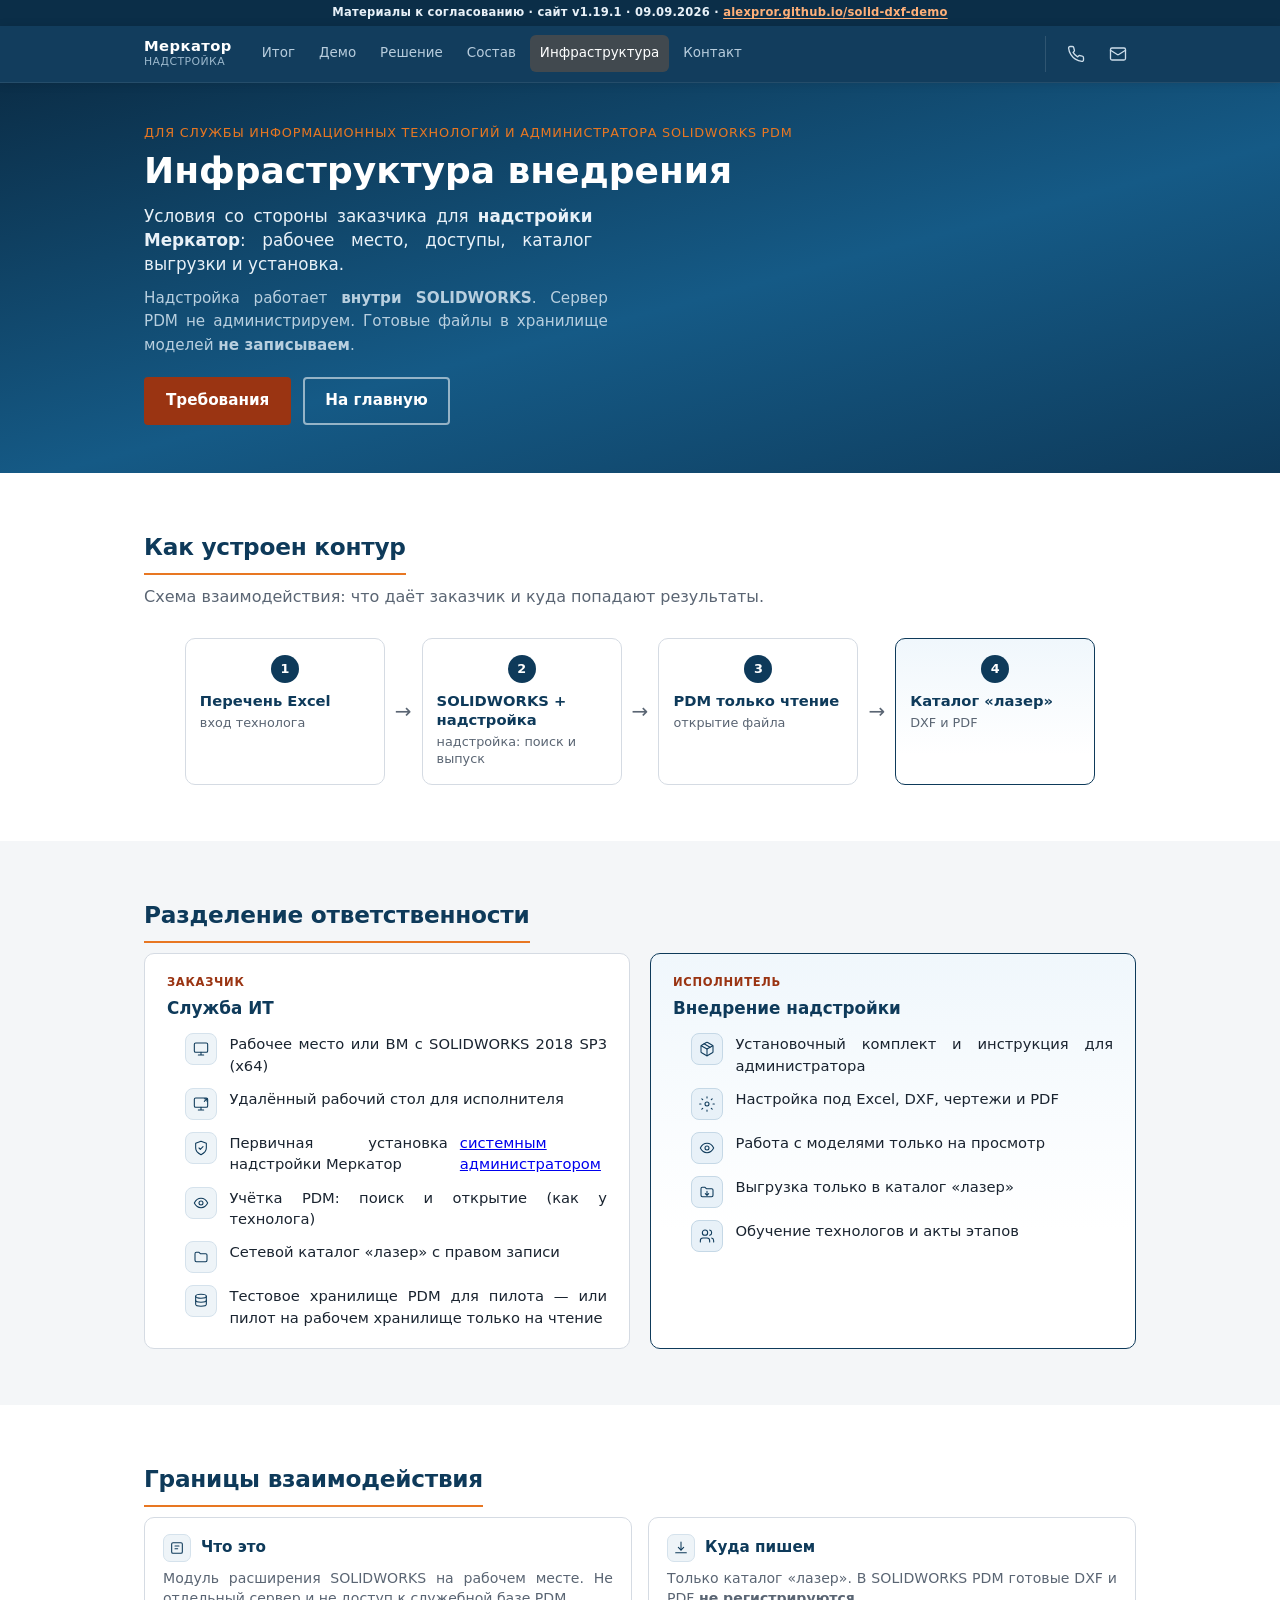
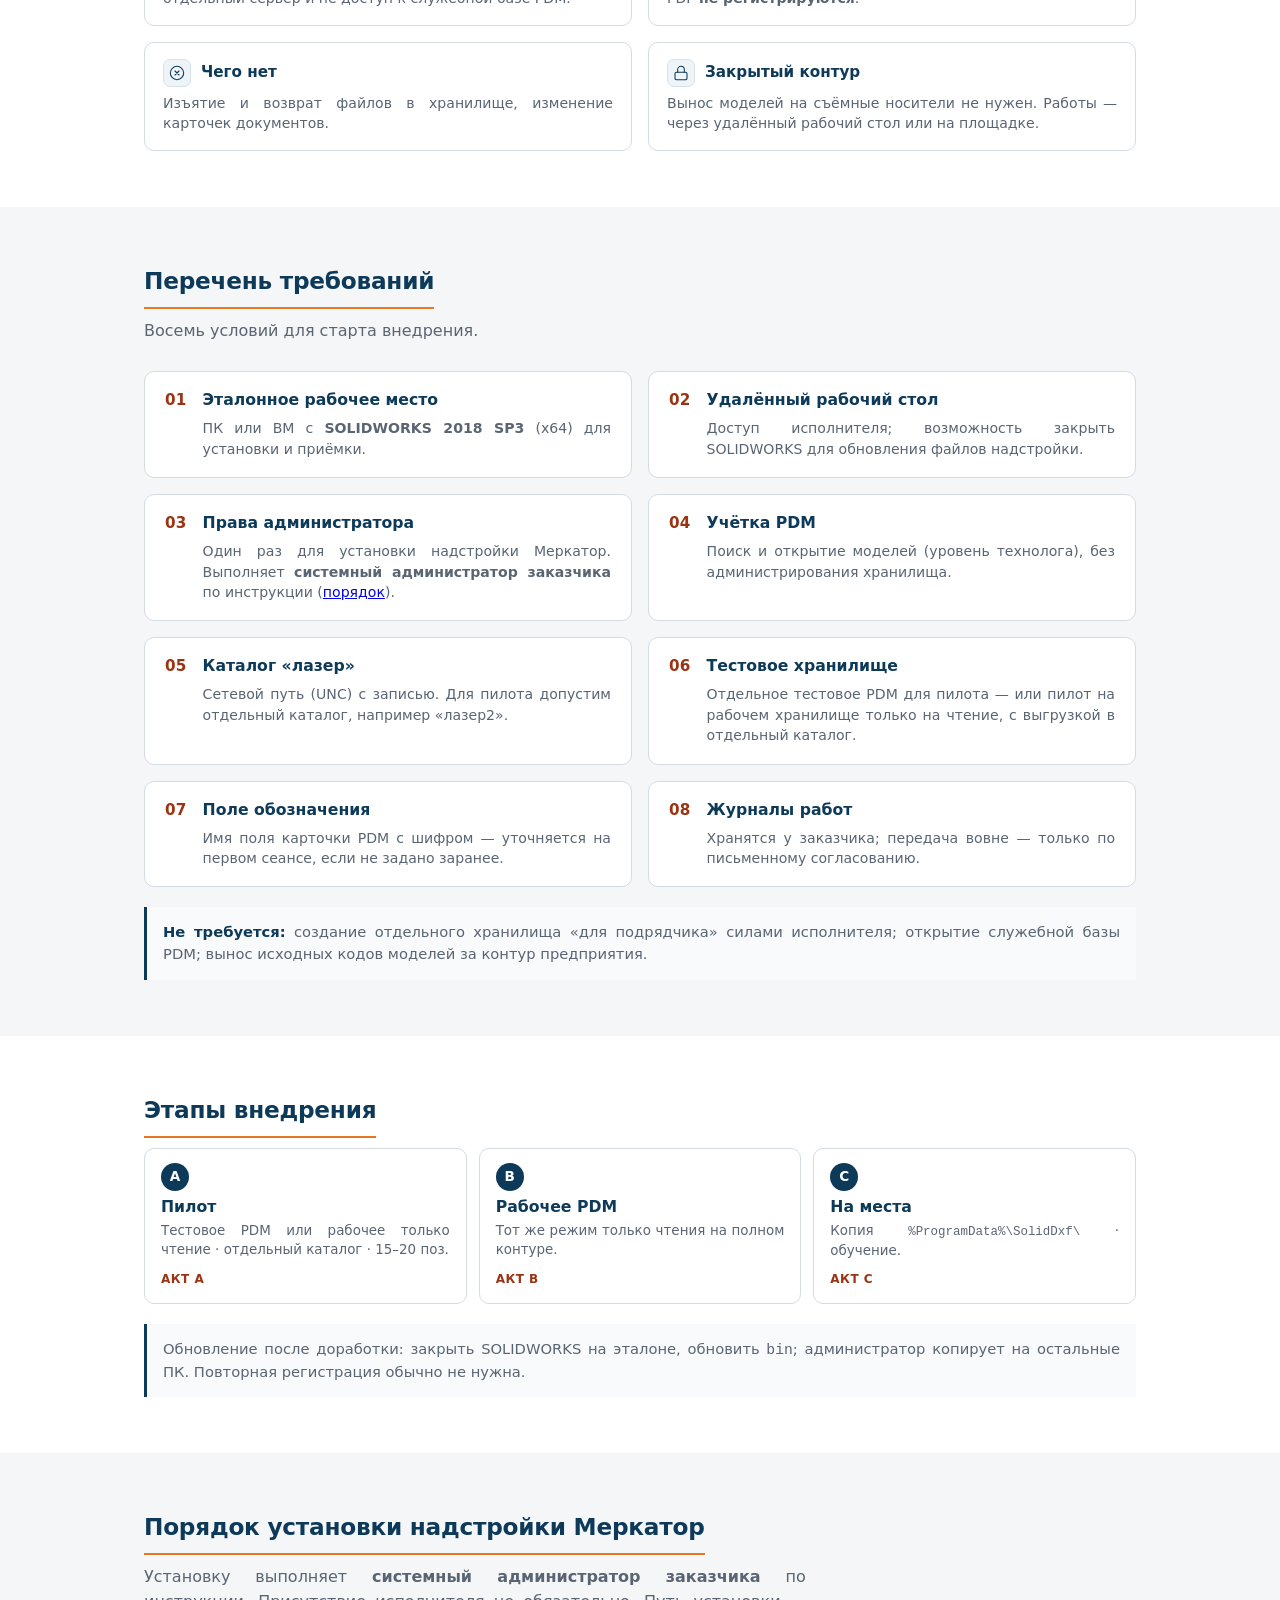
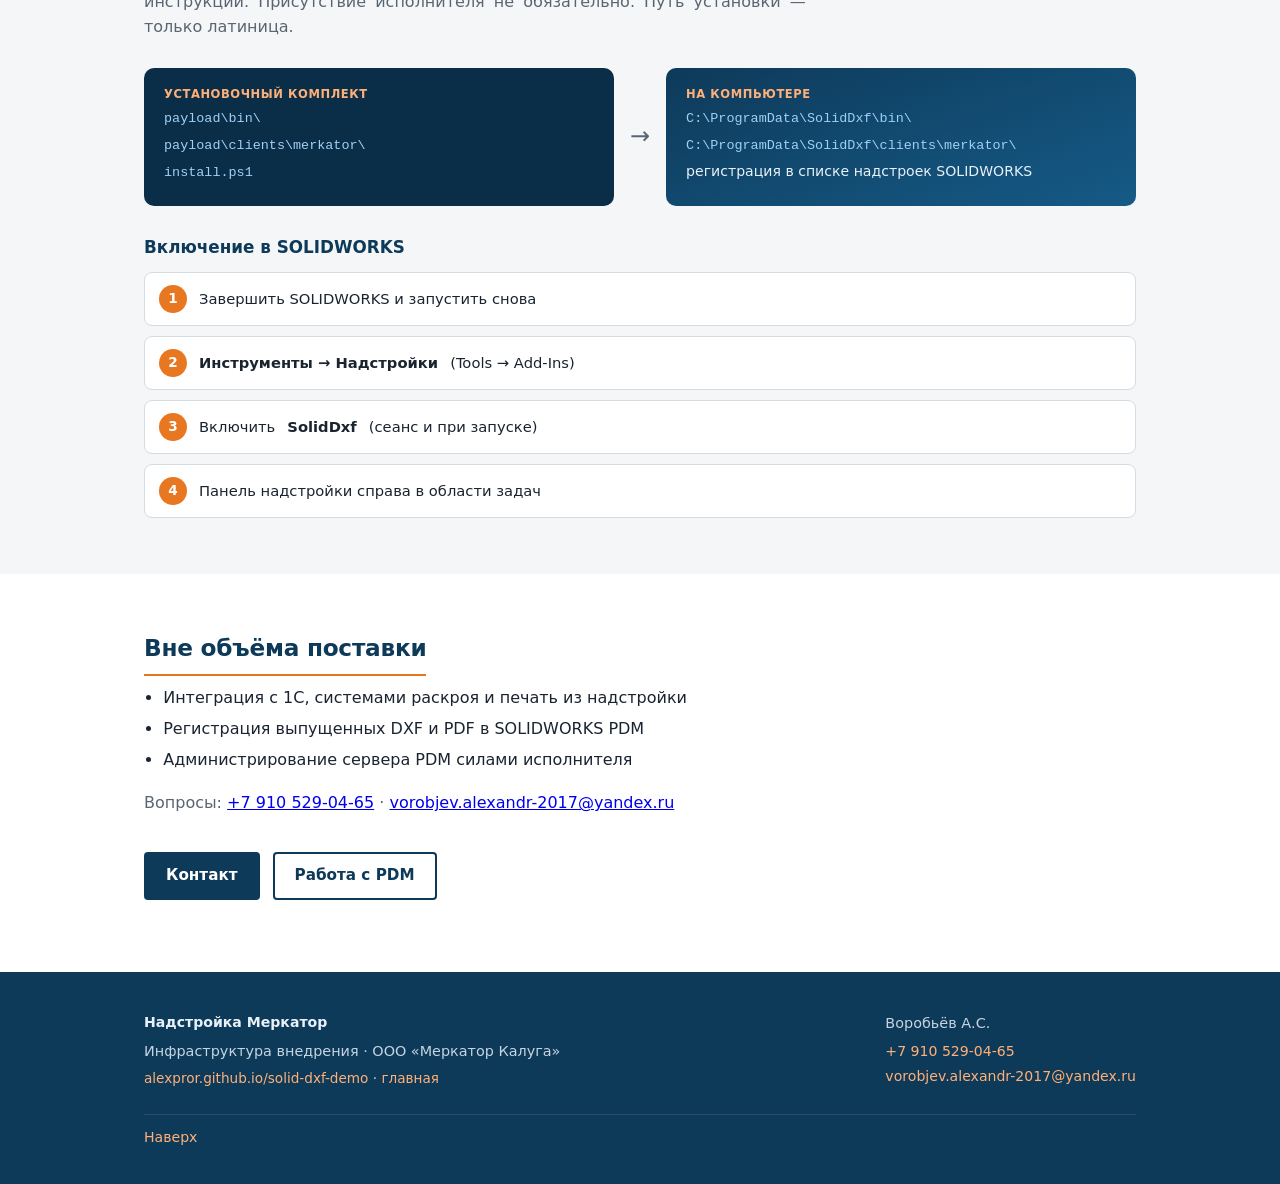
==== it.html @ 0bd4820a "Update Merkator Docs v1 presentation site" ====
<!DOCTYPE html>
<html lang="ru">
<head>
  <meta charset="utf-8" />
  <meta name="viewport" content="width=device-width, initial-scale=1" />
  <meta name="robots" content="noindex, nofollow" />
  <meta name="description" content="Инфраструктура внедрения надстройки Меркатор: требования к ИТ, PDM только чтение, каталог «лазер», этапы A–C и порядок установки." />
  <title>Инфраструктура внедрения · Надстройка Меркатор</title>
  <link rel="stylesheet" href="style.css" />
  <link rel="canonical" href="https://alexpror.github.io/solid-dxf-demo/it.html" />
</head>
<body class="page-it">

  <div id="top" class="page-top" tabindex="-1" aria-hidden="true"></div>

  <header class="site-header">
    <div class="draft-banner">
      Материалы к согласованию · сайт v1.19.1 · 09.09.2026 ·
      <a class="draft-banner-link" href="https://alexpror.github.io/solid-dxf-demo/" rel="noopener noreferrer">alexpror.github.io/solid-dxf-demo</a>
    </div>

    <div class="site-nav">
      <div class="wrap site-nav-inner">
        <a class="site-brand" href="index.html#top">
          <span class="site-brand-mark">Меркатор</span>
          <span class="site-brand-sub">Надстройка</span>
        </a>

        <nav class="site-nav-links" aria-label="Разделы">
          <a href="index.html#outcome">Итог</a>
          <a href="index.html#demo">Демо</a>
          <a href="index.html#decision">Решение</a>
          <a href="index.html#package">Состав</a>
          <a href="it.html" aria-current="page">Инфраструктура</a>
          <a href="index.html#contact">Контакт</a>
        </nav>

        <div class="site-nav-contact">
          <a class="nav-contact-link" href="tel:+79105290465" title="Позвонить: +7 910 529-04-65" aria-label="Позвонить: +7 910 529-04-65">
            <svg class="nav-icon" width="18" height="18" viewBox="0 0 24 24" fill="none" stroke="currentColor" stroke-width="1.75" stroke-linecap="round" stroke-linejoin="round" aria-hidden="true"><path d="M22 16.92v3a2 2 0 0 1-2.18 2 19.79 19.79 0 0 1-8.63-3.07 19.5 19.5 0 0 1-6-6 19.79 19.79 0 0 1-3.07-8.67A2 2 0 0 1 4.11 2h3a2 2 0 0 1 2 1.72c.127.96.361 1.903.7 2.81a2 2 0 0 1-.45 2.11L8.09 9.91a16 16 0 0 0 6 6l1.27-1.27a2 2 0 0 1 2.11-.45c.907.339 1.85.573 2.81.7A2 2 0 0 1 22 16.92z"/></svg>
            <span class="nav-contact-label">+7 910 529-04-65</span>
          </a>
          <a class="nav-contact-link" href="mailto:vorobjev.alexandr-2017@yandex.ru" title="Написать на почту" aria-label="Написать на почту">
            <svg class="nav-icon" width="18" height="18" viewBox="0 0 24 24" fill="none" stroke="currentColor" stroke-width="1.75" stroke-linecap="round" stroke-linejoin="round" aria-hidden="true"><rect x="2" y="4" width="20" height="16" rx="2"/><path d="m22 7-8.97 5.7a1.94 1.94 0 0 1-2.06 0L2 7"/></svg>
            <span class="nav-contact-label">vorobjev.alexandr-2017@yandex.ru</span>
          </a>
        </div>
      </div>
    </div>
  </header>

  <section class="hero hero-it" aria-label="Инфраструктура внедрения">
    <div class="wrap">
      <p class="eyebrow">Для службы информационных технологий и администратора SOLIDWORKS PDM</p>
      <h1>Инфраструктура внедрения</h1>
      <p class="hero-tagline">Условия со стороны заказчика для <strong>надстройки Меркатор</strong>: рабочее место, доступы, каталог выгрузки и установка.</p>
      <p class="lead">Надстройка работает <strong>внутри SOLIDWORKS</strong>. Сервер PDM не администрируем. Готовые файлы в хранилище моделей <strong>не записываем</strong>.</p>
      <div class="hero-actions">
        <a class="btn primary" href="#need">Требования</a>
        <a class="btn" href="index.html">На главную</a>
      </div>
    </div>
  </section>

  <section class="section" id="map">
    <div class="wrap">
      <h2>Как устроен контур</h2>
      <p class="section-lead">Схема взаимодействия: что даёт заказчик и куда попадают результаты.</p>
      <div class="it-flow" aria-label="Схема контура">
        <div class="it-flow-step">
          <span class="it-flow-icon" aria-hidden="true">1</span>
          <strong>Перечень Excel</strong>
          <span>вход технолога</span>
        </div>
        <span class="it-flow-arrow" aria-hidden="true">→</span>
        <div class="it-flow-step">
          <span class="it-flow-icon" aria-hidden="true">2</span>
          <strong>SOLIDWORKS + надстройка</strong>
          <span>надстройка: поиск и выпуск</span>
        </div>
        <span class="it-flow-arrow" aria-hidden="true">→</span>
        <div class="it-flow-step">
          <span class="it-flow-icon" aria-hidden="true">3</span>
          <strong>PDM только чтение</strong>
          <span>открытие файла</span>
        </div>
        <span class="it-flow-arrow" aria-hidden="true">→</span>
        <div class="it-flow-step it-flow-step-out">
          <span class="it-flow-icon" aria-hidden="true">4</span>
          <strong>Каталог «лазер»</strong>
          <span>DXF и PDF</span>
        </div>
      </div>
    </div>
  </section>

  <section class="section section-alt" id="roles">
    <div class="wrap">
      <h2>Разделение ответственности</h2>
      <div class="it-roles">
        <article class="it-card">
          <p class="it-card-kicker">Заказчик</p>
          <h3>Служба ИТ</h3>
          <ul class="it-icon-list">
            <li>
              <span class="it-li-mark" aria-hidden="true"><svg class="it-ico" viewBox="0 0 24 24" fill="none" stroke="currentColor" stroke-width="1.6" stroke-linecap="round" stroke-linejoin="round"><rect x="2" y="3" width="20" height="14" rx="2"/><path d="M8 21h8M12 17v4"/></svg></span>
              Рабочее место или ВМ с SOLIDWORKS 2018 SP3 (x64)
            </li>
            <li>
              <span class="it-li-mark" aria-hidden="true"><svg class="it-ico" viewBox="0 0 24 24" fill="none" stroke="currentColor" stroke-width="1.6" stroke-linecap="round" stroke-linejoin="round"><rect x="2" y="3" width="20" height="14" rx="2"/><path d="M8 21h8M12 17v4"/><path d="m17 8 4-4M17 4h4v4"/></svg></span>
              Удалённый рабочий стол для исполнителя
            </li>
            <li>
              <span class="it-li-mark" aria-hidden="true"><svg class="it-ico" viewBox="0 0 24 24" fill="none" stroke="currentColor" stroke-width="1.6" stroke-linecap="round" stroke-linejoin="round"><path d="M12 22s8-4 8-10V5l-8-3-8 3v7c0 6 8 10 8 10z"/><path d="m9 12 2 2 4-4"/></svg></span>
              Первичная установка надстройки Меркатор <a href="#install">системным администратором</a>
            </li>
            <li>
              <span class="it-li-mark" aria-hidden="true"><svg class="it-ico" viewBox="0 0 24 24" fill="none" stroke="currentColor" stroke-width="1.6" stroke-linecap="round" stroke-linejoin="round"><path d="M2 12s3.5-7 10-7 10 7 10 7-3.5 7-10 7-10-7-10-7z"/><circle cx="12" cy="12" r="3"/></svg></span>
              Учётка PDM: поиск и открытие (как у технолога)
            </li>
            <li>
              <span class="it-li-mark" aria-hidden="true"><svg class="it-ico" viewBox="0 0 24 24" fill="none" stroke="currentColor" stroke-width="1.6" stroke-linecap="round" stroke-linejoin="round"><path d="M3 7a2 2 0 0 1 2-2h4l2 2h8a2 2 0 0 1 2 2v8a2 2 0 0 1-2 2H5a2 2 0 0 1-2-2V7z"/></svg></span>
              Сетевой каталог «лазер» с правом записи
            </li>
            <li>
              <span class="it-li-mark" aria-hidden="true"><svg class="it-ico" viewBox="0 0 24 24" fill="none" stroke="currentColor" stroke-width="1.6" stroke-linecap="round" stroke-linejoin="round"><ellipse cx="12" cy="5" rx="8" ry="3"/><path d="M4 5v6c0 1.7 3.6 3 8 3s8-1.3 8-3V5"/><path d="M4 11v6c0 1.7 3.6 3 8 3s8-1.3 8-3v-6"/></svg></span>
              Тестовое хранилище PDM для пилота — или пилот на рабочем хранилище только на чтение
            </li>
          </ul>
        </article>
        <article class="it-card it-card-accent">
          <p class="it-card-kicker">Исполнитель</p>
          <h3>Внедрение надстройки</h3>
          <ul class="it-icon-list">
            <li>
              <span class="it-li-mark" aria-hidden="true"><svg class="it-ico" viewBox="0 0 24 24" fill="none" stroke="currentColor" stroke-width="1.6" stroke-linecap="round" stroke-linejoin="round"><path d="M16.5 9.4 7.55 4.24"/><path d="M21 16V8a2 2 0 0 0-1-1.73l-7-4a2 2 0 0 0-2 0l-7 4A2 2 0 0 0 3 8v8a2 2 0 0 0 1 1.73l7 4a2 2 0 0 0 2 0l7-4A2 2 0 0 0 21 16z"/><path d="M3.29 7 12 12l8.71-5"/><path d="M12 22V12"/></svg></span>
              Установочный комплект и инструкция для администратора
            </li>
            <li>
              <span class="it-li-mark" aria-hidden="true"><svg class="it-ico" viewBox="0 0 24 24" fill="none" stroke="currentColor" stroke-width="1.6" stroke-linecap="round" stroke-linejoin="round"><circle cx="12" cy="12" r="3"/><path d="M12 1v2M12 21v2M4.2 4.2l1.4 1.4M18.4 18.4l1.4 1.4M1 12h2M21 12h2M4.2 19.8l1.4-1.4M18.4 5.6l1.4-1.4"/></svg></span>
              Настройка под Excel, DXF, чертежи и PDF
            </li>
            <li>
              <span class="it-li-mark" aria-hidden="true"><svg class="it-ico" viewBox="0 0 24 24" fill="none" stroke="currentColor" stroke-width="1.6" stroke-linecap="round" stroke-linejoin="round"><path d="M2 12s3.5-7 10-7 10 7 10 7-3.5 7-10 7-10-7-10-7z"/><circle cx="12" cy="12" r="3"/></svg></span>
              Работа с моделями только на просмотр
            </li>
            <li>
              <span class="it-li-mark" aria-hidden="true"><svg class="it-ico" viewBox="0 0 24 24" fill="none" stroke="currentColor" stroke-width="1.6" stroke-linecap="round" stroke-linejoin="round"><path d="M3 7a2 2 0 0 1 2-2h4l2 2h8a2 2 0 0 1 2 2v8a2 2 0 0 1-2 2H5a2 2 0 0 1-2-2V7z"/><path d="M12 11v5M9.5 14.5 12 17l2.5-2.5"/></svg></span>
              Выгрузка только в каталог «лазер»
            </li>
            <li>
              <span class="it-li-mark" aria-hidden="true"><svg class="it-ico" viewBox="0 0 24 24" fill="none" stroke="currentColor" stroke-width="1.6" stroke-linecap="round" stroke-linejoin="round"><path d="M16 21v-2a4 4 0 0 0-4-4H6a4 4 0 0 0-4 4v2"/><circle cx="9" cy="7" r="4"/><path d="M22 21v-2a4 4 0 0 0-3-3.87M16 3.13a4 4 0 0 1 0 7.75"/></svg></span>
              Обучение технологов и акты этапов
            </li>
          </ul>
        </article>
      </div>
    </div>
  </section>

  <section class="section" id="boundaries">
    <div class="wrap">
      <h2>Границы взаимодействия</h2>
      <div class="it-bound-grid">
        <article class="it-bound">
          <h3><span class="it-bound-ico" aria-hidden="true"><svg class="it-ico" viewBox="0 0 24 24" fill="none" stroke="currentColor" stroke-width="1.6" stroke-linecap="round" stroke-linejoin="round"><rect x="4" y="4" width="16" height="16" rx="2"/><path d="M9 9h6M9 13h4"/></svg></span>Что это</h3>
          <p>Модуль расширения SOLIDWORKS на рабочем месте. Не отдельный сервер и не доступ к служебной базе PDM.</p>
        </article>
        <article class="it-bound">
          <h3><span class="it-bound-ico" aria-hidden="true"><svg class="it-ico" viewBox="0 0 24 24" fill="none" stroke="currentColor" stroke-width="1.6" stroke-linecap="round" stroke-linejoin="round"><path d="M12 3v12"/><path d="m8 11 4 4 4-4"/><path d="M4 19h16"/></svg></span>Куда пишем</h3>
          <p>Только каталог «лазер». В SOLIDWORKS PDM готовые DXF и PDF <strong>не регистрируются</strong>.</p>
        </article>
        <article class="it-bound">
          <h3><span class="it-bound-ico" aria-hidden="true"><svg class="it-ico" viewBox="0 0 24 24" fill="none" stroke="currentColor" stroke-width="1.6" stroke-linecap="round" stroke-linejoin="round"><circle cx="12" cy="12" r="10"/><path d="m15 9-6 6M9 9l6 6"/></svg></span>Чего нет</h3>
          <p>Изъятие и возврат файлов в хранилище, изменение карточек документов.</p>
        </article>
        <article class="it-bound">
          <h3><span class="it-bound-ico" aria-hidden="true"><svg class="it-ico" viewBox="0 0 24 24" fill="none" stroke="currentColor" stroke-width="1.6" stroke-linecap="round" stroke-linejoin="round"><rect x="3" y="11" width="18" height="11" rx="2"/><path d="M7 11V7a5 5 0 0 1 10 0v4"/></svg></span>Закрытый контур</h3>
          <p>Вынос моделей на съёмные носители не нужен. Работы — через удалённый рабочий стол или на площадке.</p>
        </article>
      </div>
    </div>
  </section>

  <section class="section section-alt" id="need">
    <div class="wrap">
      <h2>Перечень требований</h2>
      <p class="section-lead">Восемь условий для старта внедрения.</p>
      <div class="it-req-grid">
        <article class="it-req">
          <div class="it-req-head">
            <span class="it-req-num">01</span>
            <h3>Эталонное рабочее место</h3>
          </div>
          <p>ПК или ВМ с <strong>SOLIDWORKS 2018 SP3</strong> (x64) для установки и приёмки.</p>
        </article>
        <article class="it-req">
          <div class="it-req-head">
            <span class="it-req-num">02</span>
            <h3>Удалённый рабочий стол</h3>
          </div>
          <p>Доступ исполнителя; возможность закрыть SOLIDWORKS для обновления файлов надстройки.</p>
        </article>
        <article class="it-req">
          <div class="it-req-head">
            <span class="it-req-num">03</span>
            <h3>Права администратора</h3>
          </div>
          <p>Один раз для установки надстройки Меркатор. Выполняет <strong>системный администратор заказчика</strong> по инструкции (<a href="#install">порядок</a>).</p>
        </article>
        <article class="it-req">
          <div class="it-req-head">
            <span class="it-req-num">04</span>
            <h3>Учётка PDM</h3>
          </div>
          <p>Поиск и открытие моделей (уровень технолога), без администрирования хранилища.</p>
        </article>
        <article class="it-req">
          <div class="it-req-head">
            <span class="it-req-num">05</span>
            <h3>Каталог «лазер»</h3>
          </div>
          <p>Сетевой путь (UNC) с записью. Для пилота допустим отдельный каталог, например «лазер2».</p>
        </article>
        <article class="it-req">
          <div class="it-req-head">
            <span class="it-req-num">06</span>
            <h3>Тестовое хранилище</h3>
          </div>
          <p>Отдельное тестовое PDM для пилота — или пилот на рабочем хранилище только на чтение, с выгрузкой в отдельный каталог.</p>
        </article>
        <article class="it-req">
          <div class="it-req-head">
            <span class="it-req-num">07</span>
            <h3>Поле обозначения</h3>
          </div>
          <p>Имя поля карточки PDM с шифром — уточняется на первом сеансе, если не задано заранее.</p>
        </article>
        <article class="it-req">
          <div class="it-req-head">
            <span class="it-req-num">08</span>
            <h3>Журналы работ</h3>
          </div>
          <p>Хранятся у заказчика; передача вовне — только по письменному согласованию.</p>
        </article>
      </div>
      <p class="it-note"><strong>Не требуется:</strong> создание отдельного хранилища «для подрядчика» силами исполнителя; открытие служебной базы PDM; вынос исходных кодов моделей за контур предприятия.</p>
    </div>
  </section>

  <section class="section" id="stages">
    <div class="wrap">
      <h2>Этапы внедрения</h2>
      <div class="it-stages-row" aria-label="Этапы A B C">
        <article class="it-stage-card">
          <span class="it-stage-letter">A</span>
          <h3>Пилот</h3>
          <p>Тестовое PDM или рабочее только чтение · отдельный каталог · 15–20 поз.</p>
          <span class="it-stage-act">акт A</span>
        </article>
        <article class="it-stage-card">
          <span class="it-stage-letter">B</span>
          <h3>Рабочее PDM</h3>
          <p>Тот же режим только чтения на полном контуре.</p>
          <span class="it-stage-act">акт B</span>
        </article>
        <article class="it-stage-card">
          <span class="it-stage-letter">C</span>
          <h3>На места</h3>
          <p>Копия <code>%ProgramData%\SolidDxf\</code> · обучение.</p>
          <span class="it-stage-act">акт C</span>
        </article>
      </div>
      <p class="it-note">Обновление после доработки: закрыть SOLIDWORKS на эталоне, обновить <code>bin</code>; администратор копирует на остальные ПК. Повторная регистрация обычно не нужна.</p>
    </div>
  </section>

  <section class="section section-alt" id="install">
    <div class="wrap">
      <h2>Порядок установки надстройки Меркатор</h2>
      <p class="section-lead">Установку выполняет <strong>системный администратор заказчика</strong> по инструкции. Присутствие исполнителя не обязательно. Путь установки — только латиница.</p>

      <div class="it-install-flow" aria-label="Куда копируются файлы">
        <div class="it-install-box">
          <p class="it-install-label">Установочный комплект</p>
          <p><code>payload\bin\</code></p>
          <p><code>payload\clients\merkator\</code></p>
          <p><code>install.ps1</code></p>
        </div>
        <div class="it-install-arrow" aria-hidden="true">→</div>
        <div class="it-install-box it-install-box-dest">
          <p class="it-install-label">На компьютере</p>
          <p><code>C:\ProgramData\SolidDxf\bin\</code></p>
          <p><code>C:\ProgramData\SolidDxf\clients\merkator\</code></p>
          <p>регистрация в списке надстроек SOLIDWORKS</p>
        </div>
      </div>

      <h3 class="it-subh">Включение в SOLIDWORKS</h3>
      <ol class="it-steps">
        <li><span>1</span> Завершить SOLIDWORKS и запустить снова</li>
        <li><span>2</span> <strong>Инструменты → Надстройки</strong> (Tools → Add-Ins)</li>
        <li><span>3</span> Включить <strong>SolidDxf</strong> (сеанс и при запуске)</li>
        <li><span>4</span> Панель надстройки справа в области задач</li>
      </ol>
    </div>
  </section>

  <section class="section" id="out">
    <div class="wrap">
      <h2>Вне объёма поставки</h2>
      <ul class="it-out">
        <li>Интеграция с 1С, системами раскроя и печать из надстройки</li>
        <li>Регистрация выпущенных DXF и PDF в SOLIDWORKS PDM</li>
        <li>Администрирование сервера PDM силами исполнителя</li>
      </ul>
      <p class="section-lead" style="margin-top:20px">Вопросы: <a href="tel:+79105290465">+7 910 529-04-65</a> · <a href="mailto:vorobjev.alexandr-2017@yandex.ru">vorobjev.alexandr-2017@yandex.ru</a></p>
      <p><a class="btn primary" href="index.html#contact">Контакт</a>
         <a class="btn" href="index.html#pdm-safe">Работа с PDM</a></p>
    </div>
  </section>

  <footer class="footer">
    <div class="wrap footer-inner">
      <div class="footer-brand">
        <p class="footer-title">Надстройка Меркатор</p>
        <p class="muted">Инфраструктура внедрения · ООО «Меркатор Калуга»</p>
        <p class="footer-site">
          <a href="https://alexpror.github.io/solid-dxf-demo/" rel="noopener noreferrer">alexpror.github.io/solid-dxf-demo</a>
          · <a href="index.html">главная</a>
        </p>
      </div>
      <div class="footer-meta">
        <p class="muted">Воробьёв А.С.</p>
        <p class="footer-contact">
          <a href="tel:+79105290465">+7 910 529-04-65</a>
          <a href="mailto:vorobjev.alexandr-2017@yandex.ru">vorobjev.alexandr-2017@yandex.ru</a>
        </p>
      </div>
      <p class="footer-top"><a href="#top">Наверх</a></p>
    </div>
  </footer>

  <script>
    document.querySelectorAll('a[href="#top"]').forEach(function (link) {
      link.addEventListener('click', function (e) {
        e.preventDefault();
        window.scrollTo(0, 0);
        var t = document.getElementById('top');
        if (t) t.focus({ preventScroll: true });
      });
    });
  </script>
</body>
</html>
---- style.css ----
:root {
  --ink: #1a2430;
  --muted: #5a6573;
  --line: #d5dbe3;
  --bg: #f4f6f8;
  --white: #fff;
  --navy: #0e3a5a;
  --navy-2: #155a86;
  --orange: #e87722;
  --orange-d: #c45f12;
  --ok: #1f7a4d;
  --warn: #b45309;
}

* { box-sizing: border-box; }
html {
  scroll-behavior: smooth;
  scroll-padding-top: 96px;
}
body {
  margin: 0;
  font: 16px/1.55 "Segoe UI", system-ui, sans-serif;
  color: var(--ink);
  background: var(--white);
  -webkit-tap-highlight-color: transparent;
}

/* Основной текст — по ширине, ровные края */
p,
li,
dd,
.section-lead,
.lead,
.hero-tagline,
.decision-frame,
.decision-path-note,
.decision-close,
.decision-card p,
.note,
.it-note,
.it-bound p,
.it-req p,
.it-stage-card p,
.it-out li,
.pdm-safety-lead,
.pdm-safety-foot,
.field-hint,
.outcome-strip-foot,
.outcome-strip-meta,
.package-includes li,
.package-caveats li,
.package-docs,
.pricing-card li,
.pricing-note,
.benchmark-card li,
.benchmark-table td,
.contact-strip .section-lead,
.appendix-block p,
.calc-note,
.formula-list dd,
.result-formula,
.result-extra {
  text-align: justify;
  text-justify: inter-word;
  -webkit-hyphens: auto;
  -ms-hyphens: auto;
  hyphens: auto;
}

/* Не растягивать короткие/служебные блоки */
.draft-banner,
.draft-banner p,
.site-nav,
.site-brand,
.site-nav-links,
.hero-stats,
.stat,
.stat-label,
.outcome-strip-side,
.outcome-strip-label,
.outcome-strip-value,
.outcome-strip-arrow,
.it-flow-step,
.it-flow-step strong,
.it-flow-step span,
.it-stage-letter,
.it-stage-act,
.it-req-num,
.it-card-kicker,
.it-install-label,
.it-li-mark,
.btn,
.btn-contact,
.package-tag,
.package-price,
.package-pay,
.pricing-tag,
.pricing-amount,
.footer-title,
.footer-meta,
.footer-contact,
.proof-carousel-caption,
.proof-carousel-meta,
.nav-contact-label,
h1, h2, h3, h4,
summary,
th,
.eyebrow {
  text-align: start;
}

.draft-banner,
.hero-stats,
.stat,
.outcome-strip-side,
.outcome-strip-label,
.outcome-strip-value,
.it-flow-step,
.proof-carousel-caption,
.proof-carousel-meta {
  text-align: center;
}

.footer-meta {
  text-align: right;
}

@media (max-width: 640px) {
  .footer-meta {
    text-align: left;
  }
}

/* Кликом не подсвечивать блоки; клавиатурный фокус оставляем */
:focus { outline: none; }
:focus-visible {
  outline: 2px solid var(--orange-d);
  outline-offset: 2px;
}
button:focus-visible,
a:focus-visible,
summary:focus-visible,
.btn:focus-visible,
.btn-contact:focus-visible {
  outline: 2px solid var(--orange-d);
  outline-offset: 2px;
}

.wrap { max-width: 1040px; margin: 0 auto; padding: 0 24px; }

.page-top {
  display: block;
  height: 0;
  scroll-margin-top: 0;
}

/* —— Шапка (фиксированная высота, без прыжков) —— */
.site-header {
  position: sticky;
  top: 0;
  z-index: 100;
}

.draft-banner {
  background: #0b2e48;
  color: #e8f1f8;
  text-align: center;
  font-size: 0.72rem;
  font-weight: 600;
  letter-spacing: 0.02em;
  padding: 5px 16px;
  line-height: 1.35;
  white-space: nowrap;
  overflow: hidden;
  text-overflow: ellipsis;
}

.draft-banner-link {
  color: #ffb078;
  text-decoration: underline;
  text-underline-offset: 2px;
}

.draft-banner-link:hover,
.draft-banner-link:focus-visible {
  color: #ffd4a8;
}

.site-nav {
  background: rgba(14, 58, 90, 0.98);
  backdrop-filter: blur(10px);
  border-bottom: 1px solid rgba(255, 255, 255, 0.08);
  box-shadow: 0 1px 10px rgba(0, 0, 0, 0.1);
}

.site-nav-inner {
  display: flex;
  align-items: center;
  gap: 12px 20px;
  height: 56px;
  flex-wrap: nowrap;
}

.site-brand {
  display: flex;
  flex-direction: column;
  justify-content: center;
  gap: 1px;
  flex-shrink: 0;
  text-decoration: none;
  line-height: 1.15;
}

.site-brand-mark {
  font-size: 0.92rem;
  font-weight: 700;
  color: #fff;
  letter-spacing: 0.03em;
}

.site-brand-sub {
  font-size: 0.68rem;
  color: #9bb8cc;
  letter-spacing: 0.04em;
  text-transform: uppercase;
}

.site-nav-links {
  display: flex;
  flex-wrap: nowrap;
  align-items: center;
  gap: 2px 4px;
  flex: 1;
  min-width: 0;
  overflow-x: auto;
  -webkit-overflow-scrolling: touch;
  scrollbar-width: none;
  mask-image: linear-gradient(90deg, #000 0%, #000 calc(100% - 18px), transparent 100%);
}

.site-nav-links::-webkit-scrollbar { display: none; }

.site-nav-links a {
  color: #b8cddd;
  text-decoration: none;
  font-size: 0.84rem;
  font-weight: 500;
  padding: 8px 10px;
  border-radius: 6px;
  border-bottom: none;
  white-space: nowrap;
  transition: color 0.15s, background 0.15s;
}

.site-nav-links a:hover {
  color: #fff;
  background: rgba(255, 255, 255, 0.08);
  border-bottom-color: transparent;
}

.site-nav-links a:focus-visible {
  color: #fff;
  background: rgba(255, 255, 255, 0.12);
}

.site-nav-links a[aria-current="page"],
.site-nav-links a.is-active {
  color: #fff;
  background: rgba(232, 119, 34, 0.22);
}

.site-nav-contact {
  display: flex;
  align-items: center;
  gap: 6px;
  flex-shrink: 0;
  margin-left: 4px;
  padding-left: 12px;
  border-left: 1px solid rgba(255, 255, 255, 0.12);
}

.nav-contact-link {
  display: inline-flex;
  align-items: center;
  justify-content: center;
  width: 36px;
  height: 36px;
  padding: 0;
  color: #d7e6f2;
  text-decoration: none;
  border: none;
  border-radius: 50%;
  background: transparent;
  transition: color 0.15s, background 0.15s;
}

.nav-contact-link:hover {
  color: #fff;
  background: rgba(255, 255, 255, 0.12);
  border-color: transparent;
}

.nav-contact-link:focus-visible {
  color: #fff;
  background: rgba(255, 255, 255, 0.16);
}

.nav-contact-label {
  position: absolute;
  width: 1px;
  height: 1px;
  padding: 0;
  margin: -1px;
  overflow: hidden;
  clip: rect(0, 0, 0, 0);
  white-space: nowrap;
  border: 0;
}

.nav-icon {
  flex-shrink: 0;
  opacity: 0.95;
}

.nav-contact-email {
  max-width: none;
}

@media (max-width: 960px) {
  html { scroll-padding-top: 92px; }
}

@media (max-width: 520px) {
  .site-brand-sub { display: none; }

  .site-nav-inner {
    height: 52px;
    gap: 8px;
  }

  .site-nav-links a {
    padding: 8px 8px;
    font-size: 0.8rem;
  }

  .draft-banner {
    font-size: 0.65rem;
    padding: 4px 10px;
  }
}

.hero {
  background: linear-gradient(165deg, #0b2e48 0%, #155a86 55%, #0e3a5a 100%);
  color: #fff;
  padding: 56px 0 64px;
}

.hero-grid {
  display: grid;
  grid-template-columns: 1fr auto;
  gap: 32px;
  align-items: center;
}

@media (max-width: 768px) {
  .hero {
    padding: 32px 0 40px;
  }

  .hero-grid {
    grid-template-columns: 1fr;
    gap: 0;
  }

  .hero-stats {
    display: none;
  }

  .hero-actions .btn-hero-package {
    display: none;
  }

  .hero-actions {
    gap: 10px;
  }

  .hero-actions .btn {
    flex: 1;
    text-align: center;
    padding: 12px 16px;
  }
}

.eyebrow {
  font-size: 0.8rem;
  letter-spacing: 0.06em;
  text-transform: uppercase;
  color: #e87722;
  margin: 0 0 8px;
}

.hero h1 {
  font-size: clamp(1.75rem, 5vw, 2.25rem);
  line-height: 1.15;
  margin: 0 0 12px;
  font-weight: 700;
}

.hero-tagline {
  margin: 0 0 10px;
  font-size: 1.05rem;
  line-height: 1.45;
  color: #e8f1f8;
  max-width: 36ch;
}

.lead {
  color: #b8cfdf;
  margin: 0 0 20px;
  max-width: 36ch;
  font-size: 0.95rem;
}

.hero-actions { display: flex; flex-wrap: wrap; gap: 12px; }

.btn {
  display: inline-block;
  padding: 10px 20px;
  border-radius: 4px;
  text-decoration: none;
  font-weight: 600;
  font-size: 0.95rem;
  border: 2px solid rgba(255,255,255,.55);
  color: #fff;
  background: transparent;
}

.btn.primary {
  background: #9a3412;
  border-color: #9a3412;
  color: #fff;
}

.btn.primary:hover {
  background: #7c2d12;
  border-color: #7c2d12;
}

.hero-stats {
  display: grid;
  gap: 10px;
  min-width: 160px;
}

.stat {
  background: rgba(255,255,255,.08);
  border: 1px solid rgba(255,255,255,.15);
  border-radius: 6px;
  padding: 10px 14px;
  text-align: center;
}

.stat-label {
  display: block;
  font-size: 0.72rem;
  line-height: 1.3;
  color: #b8cfdf;
  margin-bottom: 4px;
}

.stat em {
  display: block;
  font-style: normal;
  font-size: 1.35rem;
  font-weight: 700;
  color: var(--orange);
}

.section { padding: 56px 0; }
.section-alt { background: var(--bg); padding: 56px 0; }

h2 {
  font-size: 1.45rem;
  color: var(--navy);
  margin: 0 0 10px;
  font-weight: 700;
  letter-spacing: -0.01em;
}

.section > .wrap > h2,
.section.wrap > h2,
.section > h2 {
  border-bottom: 2px solid var(--orange);
  padding-bottom: 8px;
  display: inline-block;
}

.section-lead {
  color: var(--muted);
  margin: 0 0 28px;
  max-width: 65ch;
}

.video-placeholder {
  aspect-ratio: 16/9;
  background: var(--navy);
  border-radius: 8px;
  display: flex;
  flex-direction: column;
  align-items: center;
  justify-content: center;
  color: #9bb8cc;
  border: 2px dashed rgba(255,255,255,.2);
}

.video-placeholder span {
  font-size: 3rem;
  color: var(--orange);
  margin-bottom: 8px;
}

.video-embed {
  aspect-ratio: 16/9;
  border-radius: 8px;
  overflow: hidden;
  background: #000;
  border: 1px solid var(--line);
}

.video-embed iframe {
  width: 100%;
  height: 100%;
  border: 0;
  display: block;
}

.video-native {
  width: 100%;
  aspect-ratio: 16/9;
  border-radius: 8px;
  background: #000;
  display: block;
}

.video-open-link {
  display: inline-block;
  margin-top: 12px;
  padding: 10px 18px;
  border-radius: 6px;
  background: var(--orange);
  color: #fff;
  font-weight: 600;
  text-decoration: none;
}

.video-open-link:hover {
  filter: brightness(1.05);
}

.video-placeholder-hint {
  margin: 8px 0 0;
  font-size: 0.9rem;
  color: #9bb8cc;
  text-align: center;
  max-width: 36ch;
}

.video-external {
  margin: 10px 0 0;
  font-size: 0.9rem;
  color: var(--muted);
}

.video-external a {
  color: var(--navy-2);
}

.compare {
  display: grid;
  grid-template-columns: 1fr auto 1fr;
  gap: 16px;
  align-items: stretch;
}

@media (max-width: 700px) {
  .compare { grid-template-columns: 1fr; }
  .compare-arrow { display: none; }
}

.compare-card {
  border: 1px solid var(--line);
  border-radius: 8px;
  padding: 20px;
  background: var(--white);
}

.compare-card.before { border-left: 4px solid var(--warn); }
.compare-card.after { border-left: 4px solid var(--ok); }

.compare-card h3 { margin: 0 0 12px; font-size: 1rem; color: var(--navy); }
.compare-card ul { margin: 0; padding-left: 1.2em; }
.compare-card li { margin-bottom: 6px; }

.compare-arrow {
  display: flex;
  align-items: center;
  font-size: 2rem;
  color: var(--orange);
  font-weight: 700;
}

.muted { color: var(--muted); font-size: 0.9rem; }

.steps {
  list-style: none;
  margin: 0;
  padding: 0;
  display: grid;
  gap: 12px;
}

/* ——— Pipeline / puzzle steps ——— */

.pipeline {
  padding: 32px 0 48px;
  background: linear-gradient(180deg, var(--bg) 0%, #fff 100%);
}

.pipeline-intro {
  margin-bottom: 32px;
}

.pipeline-intro h2 {
  margin-bottom: 8px;
}

.puzzle-step {
  position: relative;
  padding: 28px 0;
  margin: 0;
}

.puzzle-step::before,
.puzzle-step::after {
  content: "";
  position: absolute;
  left: 50%;
  transform: translateX(-50%);
  width: min(960px, calc(100% - 40px));
  height: 12px;
  background: inherit;
  z-index: 1;
}

.puzzle-step::before {
  top: -6px;
  clip-path: polygon(0 100%, 50% 0, 100% 100%);
}

.puzzle-step::after {
  bottom: -6px;
  clip-path: polygon(0 0, 50% 100%, 100% 0);
}

.puzzle-step:first-of-type::before { display: none; }
.puzzle-step:last-of-type::after { display: none; }

.step-c1 { background: #e8f1f8; --step-accent: #0e3a5a; }
.step-c2 { background: #dceaf4; --step-accent: #155a86; }
.step-c3 { background: #fff4e8; --step-accent: #b45309; }
.step-c4 { background: #fde8d8; --step-accent: #c45f12; }
.step-c5 { background: #e8f5ee; --step-accent: #1f7a4d; }
.step-c6 { background: #ebe8f5; --step-accent: #4a3d7a; }
.step-c7 { background: #d8f0e4; --step-accent: #1a6b4a; }

.puzzle-inner {
  position: relative;
  z-index: 2;
}

.puzzle-head {
  display: flex;
  gap: 20px;
  align-items: flex-start;
  margin-bottom: 24px;
}

.puzzle-num {
  flex-shrink: 0;
  width: 56px;
  height: 56px;
  border-radius: 12px;
  background: var(--step-accent, var(--navy));
  color: #fff;
  font-size: 1.5rem;
  font-weight: 800;
  display: flex;
  align-items: center;
  justify-content: center;
  box-shadow: 0 4px 12px rgba(0,0,0,.12);
}

.puzzle-head h3 {
  margin: 0 0 6px;
  font-size: 1.35rem;
  color: var(--step-accent, var(--navy));
}

.puzzle-head p {
  margin: 0;
  color: var(--muted);
  font-size: 1rem;
  max-width: 60ch;
}

.flow-row {
  display: flex;
  flex-wrap: wrap;
  align-items: stretch;
  gap: 8px;
}

.flow-block {
  flex: 1 1 140px;
  min-width: 120px;
  max-width: 200px;
  background: var(--white);
  border: 2px solid rgba(0,0,0,.06);
  border-radius: 10px;
  padding: 16px 14px;
  text-align: center;
  box-shadow: 0 2px 8px rgba(0,0,0,.04);
}

.flow-block.highlight {
  border-color: var(--orange);
  background: #fff7ed;
}

.flow-block.warn {
  border-color: #fbbf24;
  background: #fffbeb;
}

.flow-block.ok {
  border-color: #6ee7b7;
  background: #ecfdf5;
}

.flow-icon {
  display: block;
  font-size: 1.75rem;
  margin-bottom: 8px;
  line-height: 1;
}

.flow-block strong {
  display: block;
  font-size: 1rem;
  color: var(--navy);
  margin-bottom: 4px;
}

.flow-block p {
  margin: 0;
  font-size: 0.85rem;
  color: var(--muted);
  line-height: 1.35;
}

.flow-block code {
  font-size: 0.8em;
}

.flow-arrow-h {
  flex: 0 0 auto;
  align-self: center;
  font-size: 1.5rem;
  font-weight: 700;
  color: var(--orange);
  padding: 0 2px;
}

.puzzle-connector {
  text-align: center;
  color: var(--orange);
  font-size: 1.75rem;
  font-weight: 700;
  line-height: 1;
  margin: -4px 0;
  position: relative;
  z-index: 3;
}

.puzzle-connector span {
  display: inline-block;
  background: var(--white);
  border: 2px solid var(--orange);
  border-radius: 50%;
  width: 36px;
  height: 36px;
  line-height: 32px;
}

@media (max-width: 700px) {
  .flow-row {
    flex-direction: column;
    align-items: center;
  }
  .flow-block {
    max-width: 100%;
    width: 100%;
  }
  .flow-arrow-h {
    transform: rotate(90deg);
    margin: 4px 0;
  }
}

.calc-formulas {
  margin-top: 40px;
  padding: 24px;
  background: var(--bg);
  border: 1px solid var(--line);
  border-radius: 8px;
}

.calc-formulas h3 {
  margin: 0 0 16px;
  font-size: 1.1rem;
  color: var(--navy);
}

.formula-list {
  margin: 0;
}

.formula-list dt {
  font-weight: 700;
  color: var(--navy);
  margin-top: 16px;
  font-size: 0.95rem;
}

.formula-list dt:first-child { margin-top: 0; }

.formula-list dd {
  margin: 6px 0 0;
  color: var(--muted);
  font-size: 0.95rem;
}

.formula-list code {
  display: inline-block;
  background: var(--white);
  border: 1px solid var(--line);
  border-radius: 4px;
  padding: 8px 12px;
  font-size: 0.9rem;
  color: var(--ink);
  line-height: 1.5;
}

.formula-hint {
  display: block;
  margin-top: 6px;
  font-size: 0.85rem;
}

.steps li {
  display: grid;
  grid-template-columns: 40px 1fr;
  gap: 16px;
  align-items: start;
  background: var(--white);
  border: 1px solid var(--line);
  border-radius: 8px;
  padding: 16px;
}

.step-n {
  width: 40px;
  height: 40px;
  border-radius: 50%;
  background: var(--navy);
  color: #fff;
  display: flex;
  align-items: center;
  justify-content: center;
  font-weight: 700;
}

.steps strong { display: block; color: var(--navy); margin-bottom: 4px; }
.steps p { margin: 0; font-size: 0.95rem; color: var(--muted); }
.steps code { font-size: 0.85em; }

.cards.three {
  display: grid;
  grid-template-columns: repeat(3, 1fr);
  gap: 16px;
}

.task-facets {
  display: grid;
  grid-template-columns: repeat(2, 1fr);
  gap: 16px;
  margin-bottom: 28px;
}

.task-anchor {
  margin: 0 0 24px;
  padding: 14px 18px;
  border-left: 4px solid var(--navy-2);
  background: #f0f5f9;
  color: var(--navy);
  font-size: 1.05rem;
  font-weight: 600;
  line-height: 1.45;
}

@media (max-width: 700px) {
  .cards.three { grid-template-columns: 1fr; }
  .task-facets { grid-template-columns: 1fr; }
}

.card {
  border: 1px solid var(--line);
  border-radius: 8px;
  padding: 20px;
  background: var(--white);
}

.card h3 { margin: 0 0 8px; font-size: 1rem; color: var(--navy-2); }
.card p { margin: 0; font-size: 0.95rem; color: var(--muted); }

.reuse-bar {
  display: flex;
  height: 32px;
  border-radius: 6px;
  overflow: hidden;
  border: 1px solid var(--line);
  margin-bottom: 12px;
}

.reuse-existing { background: var(--navy-2); }
.reuse-new { background: var(--orange); }

.reuse-legend {
  display: flex;
  flex-wrap: wrap;
  gap: 16px;
  font-size: 0.9rem;
  color: var(--muted);
}

.dot {
  display: inline-block;
  width: 10px;
  height: 10px;
  border-radius: 2px;
  margin-right: 6px;
  vertical-align: middle;
}

.dot.existing { background: var(--navy-2); }
.dot.new { background: var(--orange); }

.note {
  margin-top: 16px;
  padding: 12px 16px;
  background: #fff7ed;
  border-left: 4px solid var(--orange);
  font-size: 0.95rem;
}

.folder-tree pre {
  background: var(--navy);
  color: #e8f1f8;
  padding: 20px;
  border-radius: 8px;
  overflow-x: auto;
  font-size: 0.85rem;
  line-height: 1.5;
}

.folder-flow {
  display: flex;
  flex-wrap: wrap;
  align-items: center;
  gap: 8px;
  margin-top: 20px;
}

.flow-item {
  padding: 8px 14px;
  border: 1px solid var(--line);
  border-radius: 4px;
  background: var(--white);
  font-size: 0.9rem;
  font-weight: 600;
}

.flow-item.highlight {
  background: var(--orange);
  color: #fff;
  border-color: var(--orange);
}

.flow-arrow { color: var(--orange); font-weight: 700; }

.chart-wrap {
  background: var(--white);
  border: 1px solid var(--line);
  border-radius: 8px;
  padding: 20px 20px 12px;
}

.chart-wrap canvas {
  display: block;
  width: 100%;
  height: 400px;
}

.chart-legend {
  display: flex;
  flex-wrap: wrap;
  gap: 16px 24px;
  margin-top: 12px;
  padding-top: 12px;
  border-top: 1px solid var(--line);
  font-size: 0.9rem;
  color: var(--muted);
}

.chart-legend .leg {
  display: inline-flex;
  align-items: center;
  gap: 8px;
}

.chart-legend .leg i {
  display: inline-block;
  width: 24px;
  height: 4px;
  border-radius: 2px;
}

.leg-auto i { background: #155a86; }
.leg-man i {
  background: transparent;
  border-top: 3px dashed #b45309;
  height: 0;
  width: 28px;
}
.leg-cur { color: var(--navy); font-weight: 600; }

.chart-caption { font-size: 0.85rem; color: var(--muted); margin: 12px 0 0; }

.benchmark-table-wrap {
  overflow-x: auto;
  margin-bottom: 28px;
}

.benchmark-table {
  width: 100%;
  border-collapse: collapse;
  background: var(--white);
  border: 1px solid var(--line);
  border-radius: 8px;
  overflow: hidden;
  font-size: 0.95rem;
}

.benchmark-table caption {
  caption-side: top;
  text-align: left;
  font-weight: 700;
  color: var(--navy);
  padding: 0 0 10px;
}

.benchmark-table th,
.benchmark-table td {
  padding: 12px 16px;
  border-bottom: 1px solid var(--line);
  text-align: left;
}

.benchmark-table thead th {
  background: var(--navy);
  color: #fff;
  font-size: 0.85rem;
  text-transform: uppercase;
  letter-spacing: 0.03em;
}

.benchmark-table tbody th {
  color: var(--navy);
  font-weight: 600;
}

.benchmark-table tbody tr:last-child th,
.benchmark-table tbody tr:last-child td {
  border-bottom: none;
}

.benchmark-table .benchmark-total {
  background: #f0fdf6;
}

.benchmark-table .benchmark-total th,
.benchmark-table .benchmark-total td {
  font-size: 1rem;
}

.benchmark-win {
  color: var(--ok);
  font-weight: 700;
}

.benchmark-split {
  display: grid;
  grid-template-columns: 1fr 1fr;
  gap: 16px;
}

@media (max-width: 640px) {
  .benchmark-split { grid-template-columns: 1fr; }
}

.benchmark-card {
  background: var(--white);
  border: 1px solid var(--line);
  border-radius: 8px;
  padding: 20px;
  border-left: 4px solid var(--navy-2);
}

.benchmark-card h3 {
  margin: 0 0 8px;
  font-size: 1rem;
  color: var(--navy);
}

.benchmark-big {
  margin: 0 0 12px;
  font-size: 2rem;
  font-weight: 700;
  color: var(--orange-d);
}

.benchmark-card ul {
  margin: 0;
  padding-left: 1.2em;
  color: var(--muted);
  font-size: 0.9rem;
}

.benchmark-card li { margin-bottom: 4px; }

.calc-grid {
  display: grid;
  grid-template-columns: 1fr 1fr;
  gap: 32px;
  align-items: start;
}

.calc-section { padding-bottom: 56px; }

.calc-layout {
  display: grid;
  grid-template-columns: minmax(260px, 320px) 1fr;
  grid-template-rows: auto auto;
  gap: 16px;
  align-items: start;
}

.calc-panel {
  background: var(--bg);
  border: 1px solid var(--line);
  border-radius: 8px;
  padding: 20px;
}

.calc-panel-log {
  grid-column: 1 / -1;
  max-height: none;
  overflow: visible;
}

.calc-panel-title {
  margin: 0 0 16px;
  font-size: 0.95rem;
  text-transform: uppercase;
  letter-spacing: 0.04em;
  color: var(--navy);
}

.calc-panel-inputs label {
  display: block;
  margin-bottom: 14px;
  font-size: 0.88rem;
  font-weight: 600;
  color: var(--navy);
}

.calc-panel-inputs select {
  width: 100%;
  margin-top: 6px;
  padding: 8px 10px;
  border: 1px solid var(--line);
  border-radius: 4px;
  font-size: 0.9rem;
  background: var(--white);
}

.calc-results-detail {
  display: flex;
  flex-direction: column;
  gap: 12px;
}

.result-detail-card {
  background: var(--white);
  border: 1px solid var(--line);
  border-radius: 8px;
  padding: 14px 16px;
  border-left: 4px solid var(--navy);
}

.result-detail-card.card-l1 { border-left-color: var(--navy-2); background: #f8fbfd; }
.result-detail-card.card-l2 { border-left-color: var(--orange); background: #fffaf5; }
.result-detail-card.card-total { border-left-color: var(--ok); background: #f0fdf7; }
.result-detail-card.card-cost { border-left-color: var(--navy); background: #f4f8fb; }

.result-detail-card header {
  display: flex;
  align-items: baseline;
  gap: 10px;
  margin-bottom: 6px;
}

.result-detail-card h4 {
  margin: 0;
  font-size: 0.95rem;
  color: var(--navy);
}

.result-tag {
  font-size: 0.7rem;
  text-transform: uppercase;
  letter-spacing: 0.04em;
  color: var(--muted);
  font-weight: 700;
  flex-shrink: 0;
}

.result-value {
  margin: 0 0 8px;
  font-size: 1rem;
}

.result-value strong {
  font-size: 1.6rem;
  color: var(--navy);
  margin-right: 4px;
}

.result-formula,
.result-extra {
  margin: 0;
  font-size: 0.85rem;
  color: var(--muted);
  line-height: 1.45;
}

.result-extra { margin-top: 4px; }

.log-panel-head {
  display: flex;
  flex-wrap: wrap;
  align-items: center;
  justify-content: space-between;
  gap: 12px;
  margin-bottom: 8px;
}

.log-panel-head .calc-panel-title { margin-bottom: 0; }

.log-export-hint { margin: 0 0 12px; }

.calc-btn-secondary {
  padding: 8px 16px;
  font-size: 0.9rem;
  font-weight: 600;
  color: var(--navy);
  background: var(--white);
  border: 2px solid var(--navy);
  border-radius: 6px;
  cursor: pointer;
}

.calc-btn-secondary:hover:not(:disabled) {
  background: var(--bg);
}

.calc-btn-secondary:disabled {
  opacity: 0.45;
  cursor: not-allowed;
}

.calc-results-compact {
  display: grid;
  grid-template-columns: repeat(3, 1fr);
  gap: 10px;
  margin-bottom: 16px;
}

.result-card.highlight-factory {
  border-left-color: #c45f12;
  background: #fff4e8;
}

.result-card.highlight-total {
  border-left-color: var(--ok);
  background: #ecfdf5;
}

.calc-layers-hint {
  display: flex;
  flex-wrap: wrap;
  gap: 10px;
  margin-bottom: 20px;
}

.layer-chip {
  flex: 1 1 200px;
  padding: 10px 14px;
  border-radius: 6px;
  font-size: 0.85rem;
  border: 1px solid var(--line);
  background: var(--white);
}

.layer-chip.l1 { border-left: 4px solid var(--navy); }
.layer-chip.l2 { border-left: 4px solid var(--orange); }
.layer-chip.l3 { border-left: 4px solid var(--muted); opacity: 0.95; }

.pricing-summary {
  display: grid;
  grid-template-columns: 1fr 1fr;
  gap: 16px;
  margin: 20px 0 0;
}

.package-box > .pricing-summary {
  margin: 0;
  padding: 20px 24px 8px;
  gap: 14px;
  border-top: 1px solid var(--line);
  background: #f4f7fa;
}

@media (max-width: 860px) {
  .pricing-summary {
    grid-template-columns: 1fr;
  }

  .package-box > .pricing-summary {
    padding: 16px 16px 4px;
  }
}

.pricing-card {
  background: var(--white);
  border: 1px solid var(--line);
  border-radius: 10px;
  padding: 18px 20px;
}

.pricing-card h3 {
  margin: 0 0 12px;
  font-size: 1rem;
  color: var(--navy);
}

.pricing-card ul {
  margin: 0;
  padding-left: 1.2em;
  font-size: 0.92rem;
}

.pricing-card li {
  margin-bottom: 8px;
}

.pricing-card-main {
  border-left: 4px solid var(--orange);
  background: linear-gradient(135deg, #fffaf5 0%, #fff 100%);
}

.pricing-tag {
  margin: 0 0 6px;
  font-size: 0.85rem;
  font-weight: 600;
  color: var(--muted);
  text-transform: uppercase;
  letter-spacing: 0.03em;
}

.pricing-amount {
  margin: 0 0 8px;
  font-size: 2rem;
  font-weight: 700;
  color: var(--navy);
  line-height: 1.1;
}

.pricing-note {
  margin: 0;
  font-size: 0.9rem;
  color: var(--muted);
}

.pricing-details {
  margin-top: 8px;
}

.pricing-includes {
  margin: 12px 0 0;
  padding-left: 1.25em;
}

.pricing-includes li {
  margin-bottom: 8px;
}

.pricing-docs {
  margin-top: 16px;
}

.market-hero {
  margin: 28px 0 32px;
}

.market-scale {
  margin-bottom: 28px;
}

.market-scale-head {
  display: flex;
  justify-content: space-between;
  font-size: 0.75rem;
  color: var(--muted);
  margin-bottom: 6px;
  padding: 0 2px;
}

.market-scale-track {
  position: relative;
  height: 56px;
  background: #eef1f4;
  border-radius: 8px;
  overflow: visible;
  border: 1px solid var(--line);
}

.market-scale-seg {
  position: absolute;
  top: 0;
  bottom: 0;
  display: flex;
  align-items: center;
  justify-content: center;
  min-width: 4px;
  transition: width 0.25s ease, left 0.25s ease;
}

.market-scale-seg.kp {
  left: 0;
  background: linear-gradient(90deg, #1f7a4d, #2d9d68);
  border-radius: 8px 0 0 8px;
  z-index: 2;
}

.market-scale-seg.save {
  background: repeating-linear-gradient(
    -45deg,
    rgba(232, 119, 34, 0.18),
    rgba(232, 119, 34, 0.18) 6px,
    rgba(232, 119, 34, 0.32) 6px,
    rgba(232, 119, 34, 0.32) 12px
  );
  border-top: 2px dashed var(--orange);
  border-bottom: 2px dashed var(--orange);
  z-index: 1;
}

.market-scale-seg-label {
  font-size: 0.8rem;
  font-weight: 700;
  color: #fff;
  text-shadow: 0 1px 2px rgba(0,0,0,.25);
  white-space: nowrap;
  padding: 0 6px;
}

.market-scale-seg.save .market-scale-seg-label {
  color: var(--orange-d);
  text-shadow: none;
  font-size: 0.78rem;
}

.market-scale-pin {
  position: absolute;
  top: -8px;
  bottom: -8px;
  width: 3px;
  transform: translateX(-50%);
  z-index: 3;
}

.market-scale-pin.ref {
  background: var(--orange);
  box-shadow: 0 0 0 2px #fff;
}

.market-scale-pin span {
  position: absolute;
  top: -22px;
  left: 50%;
  transform: translateX(-50%);
  font-size: 0.75rem;
  font-weight: 700;
  color: var(--orange-d);
  white-space: nowrap;
  background: #fff;
  padding: 2px 6px;
  border-radius: 4px;
  border: 1px solid var(--orange);
}

.market-scale-legend {
  display: flex;
  flex-wrap: wrap;
  gap: 14px 20px;
  margin-top: 12px;
  font-size: 0.82rem;
  color: var(--muted);
}

.market-scale-legend .dot {
  display: inline-block;
  width: 10px;
  height: 10px;
  border-radius: 2px;
  margin-right: 6px;
  vertical-align: -1px;
}

.market-scale-legend .dot.kp { background: #1f7a4d; }
.market-scale-legend .dot.save {
  background: repeating-linear-gradient(-45deg, #f5d4b8, #f5d4b8 2px, #e87722 2px, #e87722 4px);
}
.market-scale-legend .dot.ref { background: var(--orange); }

.market-kpi-grid {
  display: grid;
  grid-template-columns: 1fr auto 1fr 1fr;
  gap: 16px;
  align-items: stretch;
}

@media (max-width: 820px) {
  .market-kpi-grid {
    grid-template-columns: 1fr 1fr;
  }
  .market-kpi-arrow { display: none; }
  .market-kpi-diff { grid-column: 1 / -1; }
}

.market-kpi {
  padding: 18px 20px;
  border-radius: 8px;
  border: 1px solid var(--line);
  background: var(--white);
}

.market-kpi-yours {
  border-left: 4px solid #1f7a4d;
  background: #f0fdf6;
}

.market-kpi-ref {
  border-left: 4px solid var(--orange);
}

.market-kpi-diff {
  border-left: 4px solid var(--navy);
  background: #f4f8fb;
}

.market-kpi-arrow {
  display: flex;
  align-items: center;
  font-size: 1.5rem;
  color: var(--muted);
  padding: 0 4px;
}

.market-kpi-tag {
  margin: 0 0 6px;
  font-size: 0.75rem;
  text-transform: uppercase;
  letter-spacing: 0.04em;
  color: var(--muted);
  font-weight: 600;
}

.market-kpi-value {
  margin: 0 0 8px;
  font-size: 1.65rem;
  font-weight: 700;
  color: var(--navy);
  line-height: 1.15;
}

.market-kpi-value-save {
  color: #1f7a4d;
}

.market-kpi-formula {
  margin: 0 0 6px;
  font-size: 0.88rem;
  color: var(--ink);
}

.market-kpi-note {
  margin: 0;
  font-size: 0.8rem;
  color: var(--muted);
}

.market-detail {
  display: grid;
  grid-template-columns: 1fr 1.1fr;
  gap: 24px;
  align-items: start;
}

@media (max-width: 900px) {
  .market-detail { grid-template-columns: 1fr; }
}

.market-math {
  padding: 20px;
  background: var(--white);
  border: 1px solid var(--line);
  border-radius: 8px;
}

.market-math h3,
.market-chart-title {
  margin: 0 0 14px;
  font-size: 1rem;
  color: var(--navy);
}

.market-math-cols {
  display: grid;
  gap: 16px;
}

.market-math-col h4 {
  margin: 0 0 8px;
  font-size: 0.9rem;
  color: var(--navy-2);
}

.market-math-col ul {
  margin: 0;
  padding-left: 1.1em;
  font-size: 0.88rem;
  color: var(--muted);
}

.market-math-col li { margin-bottom: 6px; }
.market-math-col.yours { padding-bottom: 12px; border-bottom: 1px dashed var(--line); }

.market-chart-wrap {
  margin: 0;
  padding: 16px;
  background: var(--white);
  border: 1px solid var(--line);
  border-radius: 8px;
}

.market-chart-title { margin-bottom: 8px; }

#market-chart {
  display: block;
  width: 100%;
}

.market-chart-note {
  margin: 12px 0 0;
  padding: 10px 12px;
  font-size: 0.88rem;
  color: var(--ink);
  line-height: 1.5;
  background: #f0fdf6;
  border-radius: 6px;
  border-left: 3px solid #1f7a4d;
}

.market-sources-details {
  margin-top: 20px;
  font-size: 0.9rem;
}

.market-sources-details summary {
  cursor: pointer;
  color: var(--navy-2);
  font-weight: 600;
  padding: 8px 0;
}

.market-sources {
  margin: 8px 0 0;
  padding-left: 1.2em;
  color: var(--muted);
}

.market-sources li { margin-bottom: 8px; }
.market-sources a { color: var(--navy-2); }
.market-sources .muted { opacity: 0.9; }

.field-hint-top { margin: 0 0 12px; }

.calc-subtitle {
  margin-top: 20px;
  padding-top: 16px;
  border-top: 1px dashed var(--line);
}

.calc-btn {
  display: block;
  width: 100%;
  margin-top: 8px;
  padding: 14px 20px;
  font-size: 1.05rem;
  font-weight: 700;
  color: #fff;
  background: var(--orange);
  border: none;
  border-radius: 6px;
  cursor: pointer;
  box-shadow: 0 2px 8px rgba(232, 119, 34, 0.35);
}

.calc-btn:hover {
  background: var(--orange-d);
}

.calc-btn:active {
  transform: translateY(1px);
}

.calc-btn-hint {
  text-align: center;
  margin-top: 8px;
}

.calc-panel-live.calc-flash {
  animation: calcFlash 0.6s ease;
}

@keyframes calcFlash {
  0% { box-shadow: 0 0 0 0 rgba(232, 119, 34, 0.5); }
  100% { box-shadow: 0 0 0 12px rgba(232, 119, 34, 0); }
}

.field-hint {
  font-size: 0.82rem;
  color: var(--muted);
  line-height: 1.4;
  margin: -6px 0 12px;
}

.layer3-note {
  font-size: 0.88rem;
  color: var(--muted);
  margin: 4px 0 0;
}

.layer3-note strong { color: var(--ink); }

.result-card.highlight {
  border-left-color: var(--orange);
  background: #fff7ed;
}

.formula-inline {
  margin: 0;
  font-size: 0.88rem;
}

.formula-inline dt {
  margin-top: 10px;
  font-size: 0.8rem;
}

.formula-inline dd { margin: 4px 0 0; }

.formula-inline code {
  display: block;
  padding: 6px 10px;
  font-size: 0.85rem;
}

.result-formula {
  margin: 0;
  font-size: 0.92rem;
  color: var(--muted);
  line-height: 1.5;
}

.result-formula .f-eq {
  display: block;
  margin-top: 6px;
  padding: 8px 12px;
  background: var(--white);
  border: 1px solid var(--line);
  border-radius: 4px;
  font-family: Consolas, 'Courier New', monospace;
  font-size: 0.95rem;
  color: var(--ink);
}

.result-extra {
  margin: 6px 0 0;
  font-size: 0.88rem;
  color: var(--muted);
}

.calc-log {
  font-size: 1.05rem;
  line-height: 1.55;
  color: var(--ink);
}

.log-line {
  padding: 14px 0;
  border-bottom: 1px solid var(--line);
}

.log-line:last-child { border-bottom: none; }

.log-step {
  display: inline-flex;
  align-items: center;
  justify-content: center;
  width: 28px;
  height: 28px;
  border-radius: 50%;
  background: var(--navy);
  color: #fff;
  font-size: 0.85rem;
  font-weight: 700;
  margin-right: 10px;
  vertical-align: middle;
}

.log-hint {
  font-weight: 400;
  text-transform: none;
  letter-spacing: 0;
  color: var(--muted);
  font-size: 0.8rem;
}

@media (max-width: 900px) {
  .calc-layout { grid-template-columns: 1fr; }
  .calc-results-compact { grid-template-columns: 1fr 1fr; }
}

@media (max-width: 500px) {
  .calc-results-compact { grid-template-columns: 1fr; }
}

@media (max-width: 800px) {
  .calc-grid { grid-template-columns: 1fr; }
}

.calc-panel-inputs input[type="range"] {
  width: 100%;
  margin-top: 6px;
  accent-color: var(--orange);
}

.calc-panel-inputs output {
  float: right;
  font-weight: 700;
  color: var(--orange-d);
}

.calc-panel-inputs input[type="number"] {
  width: 100%;
  margin-top: 6px;
  padding: 8px 10px;
  border: 1px solid var(--line);
  border-radius: 4px;
  font-size: 1rem;
}

.calc-inputs label {
  display: block;
  margin-bottom: 16px;
  font-size: 0.9rem;
  font-weight: 600;
  color: var(--navy);
}

.calc-inputs input[type="range"] {
  width: 100%;
  margin-top: 6px;
  accent-color: var(--orange);
}

.calc-inputs output {
  float: right;
  font-weight: 700;
  color: var(--orange-d);
}

.calc-inputs input[type="number"] {
  width: 100%;
  margin-top: 6px;
  padding: 8px 10px;
  border: 1px solid var(--line);
  border-radius: 4px;
  font-size: 1rem;
}

.calc-results {
  display: grid;
  gap: 12px;
}

.result-card {
  background: var(--white);
  border: 1px solid var(--line);
  border-radius: 8px;
  padding: 16px 20px;
  border-left: 4px solid var(--navy);
}

.result-label {
  display: block;
  font-size: 0.8rem;
  color: var(--muted);
  text-transform: uppercase;
  letter-spacing: 0.04em;
}

.result-card strong {
  display: block;
  font-size: 1.75rem;
  color: var(--navy);
  margin: 4px 0;
}

.result-sub { font-size: 0.85rem; color: var(--muted); }

.calc-note {
  font-size: 0.95rem;
  padding: 12px;
  border-radius: 6px;
  margin: 0;
}

.calc-note.ok { background: #ecfdf5; color: var(--ok); }
.calc-note.warn { background: #fff7ed; color: var(--warn); }

.package-box {
  border: 2px solid var(--navy);
  border-radius: 12px;
  padding: 0;
  background: linear-gradient(165deg, #f8fbfd 0%, #fff 45%);
  max-width: none;
  overflow: hidden;
  box-shadow: 0 4px 24px rgba(14, 58, 90, 0.08);
}

.package-main {
  display: grid;
  grid-template-columns: minmax(220px, 1fr) 1.4fr;
  gap: 0;
}

@media (max-width: 640px) {
  .package-main { grid-template-columns: 1fr; }
  .package-price-col {
    padding: 24px 20px;
  }
  .package-includes {
    padding: 22px 20px 18px;
    border-top: 1px solid var(--line);
  }
}

.package-price-col {
  padding: 32px 28px;
  background: linear-gradient(180deg, #0e3a5a 0%, #155a86 100%);
  color: #fff;
  display: flex;
  flex-direction: column;
  justify-content: center;
}

.package-tag {
  margin: 0 0 12px;
  font-size: 0.75rem;
  letter-spacing: 0.06em;
  text-transform: uppercase;
  color: #f0b070;
  font-weight: 600;
}

.package-price {
  font-size: clamp(2rem, 5vw, 2.75rem);
  font-weight: 700;
  color: #fff;
  margin: 0 0 8px;
  line-height: 1.1;
}

.package-pay {
  margin: 0 0 12px;
  font-size: 1rem;
  color: #d7e6f2;
  font-weight: 600;
}

.package-pay a {
  color: #ffd4a8;
  text-decoration: underline;
  text-underline-offset: 3px;
  font-weight: 700;
}

.package-pay a:hover,
.package-pay a:focus-visible {
  color: #fff;
}

.package-price-note {
  margin: 0;
  font-size: 0.85rem;
  color: #9bb8cc;
}

.package-price-note a {
  color: #f0b070;
  text-decoration: underline;
  text-underline-offset: 2px;
}

.package-includes {
  padding: 32px 32px 28px;
}

.package-includes-title {
  margin: 0 0 14px;
  font-size: 0.8rem;
  text-transform: uppercase;
  letter-spacing: 0.05em;
  color: var(--muted);
  font-weight: 600;
}

.package-includes ul {
  margin: 0;
  padding-left: 1.2em;
  list-style: none;
}

.package-includes li {
  position: relative;
  margin-bottom: 10px;
  padding-left: 4px;
  line-height: 1.45;
}

.package-includes li::before {
  content: "✓";
  position: absolute;
  left: -1.2em;
  color: var(--ok);
  font-weight: 700;
}

.package-caveats {
  margin: 0;
  border-top: 1px solid var(--line);
  background: var(--bg);
}

.package-caveats > summary {
  cursor: pointer;
  padding: 12px 28px;
  font-size: 0.9rem;
  font-weight: 600;
  color: var(--muted);
  list-style-position: inside;
}

.package-caveats > summary:hover {
  color: var(--navy);
}

.package-caveats ul {
  margin: 0;
  padding: 0 28px 16px 44px;
  font-size: 0.9rem;
  color: var(--muted);
}

.package-caveats li { margin-bottom: 4px; }

.package-docs {
  margin: 0;
  padding: 12px 28px 20px;
  font-size: 0.85rem;
  border-top: 1px solid var(--line);
}

.footer {
  background: var(--navy);
  color: #c5d4e0;
  padding: 40px 0;
  font-size: 0.88rem;
}

.footer-inner {
  display: grid;
  grid-template-columns: 1fr auto;
  gap: 12px 32px;
  align-items: end;
}

.footer-title {
  margin: 0 0 4px;
  color: #e8f1f8;
  font-weight: 600;
}

.footer-site {
  margin: 8px 0 0;
  font-size: 0.85rem;
  line-height: 1.5;
  word-break: break-word;
}

.footer-brand p,
.footer-meta p {
  margin: 0 0 6px;
}

.footer-meta {
  text-align: right;
}

.footer-contact {
  display: flex;
  flex-direction: column;
  gap: 4px;
}

.footer a {
  color: #ffb078;
  text-decoration: none;
}

.footer a:hover {
  color: #ffd4a8;
  text-decoration: underline;
}

.footer .muted {
  color: #c5d4e0;
}

.footer-top {
  grid-column: 1 / -1;
  margin: 8px 0 0;
  padding-top: 12px;
  border-top: 1px solid rgba(255, 255, 255, 0.1);
}

@media (max-width: 640px) {
  .footer-inner {
    grid-template-columns: 1fr;
  }

  .footer-meta {
    text-align: left;
  }
}

/* —— Итог замера —— */
.outcome-strip {
  background: var(--white);
  border: 1px solid var(--line);
  border-radius: 10px;
  padding: 18px 20px;
  margin-bottom: 16px;
}

.outcome-strip-meta {
  margin: 0 0 14px;
  font-size: 0.85rem;
  color: var(--muted);
}

.outcome-strip-compare {
  display: grid;
  grid-template-columns: 1fr auto 1fr;
  gap: 12px;
  align-items: center;
}

.outcome-strip-side {
  text-align: center;
  padding: 12px 10px;
  border-radius: 8px;
  background: #f4f6f8;
  border: 1px solid var(--line);
}

.outcome-strip-side-accent {
  background: linear-gradient(180deg, #f0f7fc 0%, #fff 100%);
  border-color: var(--navy);
}

.outcome-strip-label {
  display: block;
  font-size: 0.78rem;
  text-transform: uppercase;
  letter-spacing: 0.03em;
  color: var(--muted);
  margin-bottom: 4px;
}

.outcome-strip-value {
  display: block;
  font-size: clamp(1.35rem, 5vw, 1.75rem);
  font-weight: 700;
  color: var(--navy);
  line-height: 1.2;
}

.outcome-strip-side-accent .outcome-strip-value {
  color: var(--orange-d);
}

.outcome-strip-arrow {
  font-size: 1.25rem;
  color: var(--muted);
  text-align: center;
}

.outcome-strip-foot {
  margin: 14px 0 0;
  font-size: 0.88rem;
  color: var(--muted);
  line-height: 1.45;
}

.outcome-strip-foot strong {
  color: var(--navy);
}

@media (max-width: 640px) {
  .section,
  .section-alt {
    padding: 40px 0;
  }

  .section-lead {
    margin-bottom: 20px;
  }

  #outcome h2 {
    margin-bottom: 12px;
    font-size: 1.25rem;
  }

  .outcome-strip {
    padding: 16px;
    margin-bottom: 20px;
  }

  .outcome-strip-meta {
    font-size: 0.8rem;
    margin-bottom: 12px;
  }

  .outcome-strip-compare {
    gap: 10px;
  }

  .outcome-strip-side {
    padding: 12px 10px;
  }

  .outcome-strip-label {
    font-size: 0.72rem;
  }

  .outcome-strip-foot {
    font-size: 0.82rem;
    margin-top: 16px;
  }

  .draft-banner {
    font-size: 0.65rem;
    padding: 4px 10px;
  }

  .decision-grid,
  .decision-grid-alts {
    gap: 12px;
  }

  .decision-card {
    padding: 16px;
  }

  .decision-close {
    margin-top: 20px;
  }
}

/* legacy outcome cards — kept for appendix if referenced */
.outcome-grid {
  display: grid;
  grid-template-columns: 1fr auto 1fr 1fr;
  gap: 16px;
  align-items: stretch;
  margin-bottom: 20px;
}

@media (max-width: 640px) {
  .outcome-grid {
    grid-template-columns: 1fr 1fr;
  }
  .outcome-arrow { display: none; }
}

.outcome-card {
  background: var(--white);
  border: 1px solid var(--line);
  border-radius: 8px;
  padding: 20px;
  text-align: center;
}

.outcome-card.outcome-highlight {
  border-color: var(--navy);
  background: linear-gradient(180deg, #f0f7fc 0%, #fff 100%);
}

.outcome-label {
  margin: 0 0 4px;
  font-size: 0.8rem;
  text-transform: uppercase;
  letter-spacing: 0.04em;
  color: var(--muted);
}

.outcome-value {
  margin: 0;
  font-size: 1.75rem;
  font-weight: 700;
  color: var(--navy);
  line-height: 1.2;
}

.outcome-highlight .outcome-value { color: var(--orange-d); }

.outcome-note {
  margin: 6px 0 0;
  font-size: 0.85rem;
  color: var(--muted);
}

.outcome-arrow {
  display: flex;
  align-items: center;
  justify-content: center;
  font-size: 1.5rem;
  color: var(--muted);
}

.outcome-stats {
  display: flex;
  flex-wrap: wrap;
  gap: 12px 24px;
  font-size: 0.95rem;
  color: var(--muted);
  margin-bottom: 8px;
}

.outcome-stats strong { color: var(--navy); }

/* —— Скриншоты —— */
.proof-grid {
  display: grid;
  grid-template-columns: repeat(3, 1fr);
  gap: 16px;
}

@media (max-width: 768px) {
  .proof-grid { grid-template-columns: 1fr; }
}

.proof-frame {
  margin: 0;
}

.proof-thumb {
  position: relative;
  display: block;
  width: 100%;
  padding: 0;
  border-radius: 8px;
  overflow: hidden;
  cursor: pointer;
  border: 1px solid var(--line);
  background: #f4f6f8;
  transition: border-color 0.15s, box-shadow 0.15s;
  font: inherit;
  text-align: left;
}

.proof-thumb:hover,
.proof-thumb:focus-visible {
  border-color: var(--navy-2);
  box-shadow: 0 4px 16px rgba(14, 58, 90, 0.12);
  outline: none;
}

.proof-thumb:hover .proof-zoom,
.proof-thumb:focus-visible .proof-zoom {
  opacity: 1;
}

.proof-zoom {
  position: absolute;
  right: 10px;
  bottom: 10px;
  padding: 4px 10px;
  border-radius: 4px;
  background: rgba(14, 58, 90, 0.88);
  color: #fff;
  font-size: 0.75rem;
  font-weight: 600;
  opacity: 0;
  transition: opacity 0.15s;
  pointer-events: none;
}

.proof-placeholder {
  aspect-ratio: 16 / 10;
  background: linear-gradient(135deg, #e8eef3 0%, #d5dbe3 100%);
  border: 1px dashed var(--line);
  border-radius: 8px;
  display: flex;
  align-items: center;
  justify-content: center;
  text-align: center;
  padding: 16px;
  font-size: 0.9rem;
  color: var(--muted);
  font-weight: 600;
}

.proof-frame figcaption {
  margin-top: 8px;
  font-size: 0.85rem;
  color: var(--muted);
  text-align: center;
}

.proof-frame img {
  width: 100%;
  height: auto;
  aspect-ratio: 16 / 10;
  object-fit: cover;
  border-radius: 8px;
  border: 1px solid var(--line);
  display: block;
}

.proof-frame:has(img) .proof-placeholder {
  display: none;
}

.proof-note {
  margin-top: 12px;
  font-size: 0.85rem;
}

/* —— Входит / не входит —— */
.scope-grid {
  display: grid;
  grid-template-columns: 1fr 1fr;
  gap: 24px;
}

@media (max-width: 640px) {
  .scope-grid { grid-template-columns: 1fr; }
}

.scope-col {
  border-radius: 8px;
  padding: 20px 24px;
}

.scope-col h3 {
  margin: 0 0 12px;
  font-size: 1rem;
}

.scope-in {
  background: #eef8f2;
  border: 1px solid #b8dfc8;
}

.scope-out {
  background: #faf4f0;
  border: 1px solid #e8d4c8;
}

.scope-col ul {
  margin: 0;
  padding-left: 1.2em;
}

.scope-col li { margin-bottom: 6px; }

.scope-list {
  margin: 0;
  padding: 0;
  list-style: none;
  max-width: 720px;
}

.scope-list li {
  position: relative;
  padding: 12px 16px 12px 40px;
  margin-bottom: 8px;
  background: #eef8f2;
  border: 1px solid #b8dfc8;
  border-radius: 8px;
  line-height: 1.45;
}

.scope-list li::before {
  content: "✓";
  position: absolute;
  left: 14px;
  color: var(--ok);
  font-weight: 700;
}

/* —— Задача и решение —— */
.decision-path {
  margin: 0 0 16px;
  padding: 0;
  list-style: none;
  counter-reset: decision-step;
  max-width: 72ch;
}

.decision-path li {
  position: relative;
  margin: 0 0 10px;
  padding: 12px 14px 12px 44px;
  background: var(--white);
  border: 1px solid var(--line);
  border-radius: 8px;
  font-size: 0.95rem;
  line-height: 1.5;
  color: var(--muted);
}

.decision-path li::before {
  counter-increment: decision-step;
  content: counter(decision-step);
  position: absolute;
  left: 14px;
  top: 12px;
  width: 22px;
  height: 22px;
  border-radius: 50%;
  background: var(--navy-2);
  color: #fff;
  font-size: 0.75rem;
  font-weight: 700;
  line-height: 22px;
  text-align: center;
}

.decision-path li strong {
  color: var(--navy);
}

.decision-path-note {
  margin: 0 0 20px;
  max-width: 72ch;
  line-height: 1.55;
  color: var(--muted);
}

.decision-frame {
  margin: 0 0 24px;
  padding: 14px 18px;
  background: var(--white);
  border: 1px solid var(--line);
  border-left: 4px solid var(--navy-2);
  border-radius: 8px;
  max-width: 72ch;
  line-height: 1.55;
}

.decision-grid {
  display: grid;
  grid-template-columns: repeat(2, minmax(0, 1fr));
  gap: 14px;
  margin: 0 0 24px;
}

@media (max-width: 760px) {
  .decision-grid { grid-template-columns: 1fr; }
}

.decision-card {
  padding: 16px 18px;
  background: var(--white);
  border: 1px solid var(--line);
  border-radius: 10px;
  line-height: 1.5;
}

.decision-card h3 {
  margin: 0 0 8px;
  font-size: 1rem;
  color: var(--navy);
}

.decision-card p {
  margin: 0;
  font-size: 0.95rem;
  color: var(--muted);
}

.decision-card a {
  color: var(--navy-2);
  font-weight: 600;
}

.decision-card-rec {
  grid-column: 1 / -1;
  border-color: #b8d4e8;
  background: #f4f9fc;
  border-left: 4px solid var(--navy-2);
}

.decision-rec-tag {
  margin: 0 0 6px;
  font-size: 0.75rem;
  font-weight: 700;
  letter-spacing: 0.04em;
  text-transform: uppercase;
  color: var(--navy-2);
}

.decision-close {
  margin: 0;
  padding: 14px 18px;
  border-left: 4px solid var(--orange);
  background: #fff8f2;
  font-size: 0.95rem;
  line-height: 1.5;
  max-width: 72ch;
}

.decision-close a {
  color: var(--navy-2);
  font-weight: 600;
}

.decision-card-hero {
  margin-bottom: 16px;
}

.pdm-safety-callout {
  margin: 0 0 20px;
  padding: 18px 20px;
  border-radius: 10px;
  border: 1px solid #c5e0d4;
  background: linear-gradient(135deg, #f4fbf7 0%, #eef8f2 100%);
  box-shadow: 0 1px 0 rgba(47, 133, 90, 0.08);
}

.pdm-safety-head {
  display: flex;
  gap: 14px;
  align-items: flex-start;
  margin-bottom: 12px;
}

.pdm-safety-icon {
  font-size: 1.6rem;
  line-height: 1;
  flex-shrink: 0;
}

.pdm-safety-callout h3 {
  margin: 0 0 6px;
  font-size: 1.05rem;
  color: #1f5c3a;
}

.pdm-safety-lead {
  margin: 0;
  font-size: 0.95rem;
  color: var(--ink);
}

.pdm-safety-list {
  margin: 0 0 10px;
  padding-left: 1.25em;
}

.pdm-safety-list li {
  margin-bottom: 8px;
  font-size: 0.92rem;
}

.pdm-safety-foot {
  margin: 0;
}

.pdm-safety-foot a {
  color: #1f5c3a;
  font-weight: 600;
}

.pdm-subtitle {
  margin: 28px 0 8px;
  font-size: 1.1rem;
  color: var(--navy);
}

.pdm-safety-grid {
  display: grid;
  grid-template-columns: 1fr 1fr;
  gap: 16px;
  margin: 16px 0;
}

@media (max-width: 720px) {
  .pdm-safety-grid {
    grid-template-columns: 1fr;
  }
}

.pdm-do {
  border-left: 4px solid var(--ok);
}

.pdm-dont {
  border-left: 4px solid var(--warn);
}

.pdm-safety-grid h4 {
  margin: 0 0 10px;
  font-size: 0.95rem;
  color: var(--navy);
}

.pdm-safety-grid ul {
  margin: 0;
  padding-left: 1.2em;
  font-size: 0.9rem;
}

.pdm-safety-grid li {
  margin-bottom: 6px;
}

.decision-grid-alts {
  margin-top: 16px;
  gap: 16px;
}

.executive-details {
  margin: 20px 0 0;
  padding: 0;
  border: 1px solid var(--line);
  border-radius: 10px;
  background: var(--white);
}

.executive-details > summary {
  padding: 14px 18px;
  font-weight: 600;
  color: var(--navy-2);
  cursor: pointer;
  list-style: none;
}

.executive-details > summary::-webkit-details-marker {
  display: none;
}

.executive-details > summary::before {
  content: '▸ ';
  color: var(--orange);
}

.executive-details[open] > summary::before {
  content: '▾ ';
}

.executive-details > .benchmark-table-wrap,
.executive-details > .chart-wrap,
.executive-details > .note,
.executive-details > .decision-path,
.executive-details > .decision-grid {
  margin-left: 18px;
  margin-right: 18px;
}

.executive-details > .note {
  margin-bottom: 18px;
}

.executive-details > .decision-path {
  margin-top: 12px;
}

.benchmark-split-inline {
  margin-top: 0;
  margin-bottom: 20px;
}

.executive-details .benchmark-split-inline {
  margin-top: 16px;
}

#demo .demo-video {
  margin-bottom: 0;
}

#demo .demo-screens {
  margin-top: 36px;
  padding-top: 32px;
  border-top: 1px solid var(--line);
}

#demo .demo-screens-title {
  margin: 0 0 20px;
  font-size: 1.1rem;
  font-weight: 700;
  color: var(--navy);
}

#demo .proof-grid {
  margin-top: 0;
}

/* —— Карусель скриншотов —— */
.proof-carousel {
  border: 1px solid var(--line);
  border-radius: 10px;
  background: #f8fafc;
  overflow: hidden;
}

.proof-carousel-shell {
  display: grid;
  grid-template-columns: auto 1fr auto;
  align-items: center;
  gap: 8px;
  padding: 12px 8px 0;
}

.proof-carousel-viewport {
  overflow: hidden;
  border-radius: 8px;
  background: #eef2f6;
  border: 1px solid var(--line);
}

.proof-carousel-track {
  display: flex;
  transition: transform 0.35s ease;
  will-change: transform;
}

.proof-slide {
  flex: 0 0 100%;
  margin: 0;
  height: 360px;
}

#demo .proof-slide .proof-thumb {
  width: 100%;
  height: 100%;
  border: 0;
  border-radius: 0;
  display: flex;
  align-items: center;
  justify-content: center;
  padding: 12px;
}

#demo .proof-slide .proof-thumb img {
  width: auto;
  height: auto;
  max-width: 100%;
  max-height: 100%;
  object-fit: contain;
  display: block;
}

.proof-carousel-nav {
  flex-shrink: 0;
  width: 40px;
  height: 40px;
  border: 1px solid var(--line);
  border-radius: 8px;
  background: var(--white);
  color: var(--navy);
  font-size: 1.5rem;
  line-height: 1;
  cursor: pointer;
}

.proof-carousel-nav:hover {
  border-color: var(--navy-2);
  background: #f0f7fc;
}

.proof-carousel-meta {
  display: flex;
  flex-direction: column;
  align-items: center;
  gap: 12px;
  padding: 14px 16px 16px;
}

.proof-carousel-caption {
  margin: 0;
  display: flex;
  align-items: center;
  justify-content: center;
  gap: 6px;
  font-weight: 600;
  color: var(--navy);
  font-size: 0.95rem;
  text-align: center;
}

.proof-carousel-dots {
  display: flex;
  gap: 10px;
  flex-wrap: wrap;
  justify-content: center;
}

.proof-carousel-dot {
  width: 24px;
  height: 24px;
  min-width: 24px;
  min-height: 24px;
  padding: 0;
  border: 0;
  border-radius: 999px;
  background: #c5d0db;
  cursor: pointer;
}

.proof-carousel-dot.is-active {
  background: var(--navy);
  width: 32px;
}

.proof-carousel-dot:hover {
  background: var(--navy-2);
}

.proof-carousel-dot:focus {
  outline: none;
}

.proof-carousel-dot:focus-visible {
  outline: 2px solid var(--orange-d);
  outline-offset: 2px;
}

@media (max-width: 640px) {
  .proof-slide {
    height: 260px;
  }

  .proof-carousel-shell {
    grid-template-columns: 1fr;
    padding: 12px 12px 0;
  }

  .proof-carousel-nav {
    display: none;
  }
}

#demo .proof-num {
  display: inline-flex;
  align-items: center;
  justify-content: center;
  width: 1.5em;
  height: 1.5em;
  border-radius: 999px;
  background: var(--navy);
  color: #fff;
  font-size: 0.8rem;
  font-weight: 700;
  flex-shrink: 0;
}

/* —— Модальное окно скриншотов —— */
.proof-modal {
  border: 0;
  padding: 0;
  margin: auto;
  max-width: none;
  max-height: none;
  width: min(1120px, calc(100vw - 32px));
  background: transparent;
  overflow: visible;
}

.proof-modal::backdrop {
  background: rgba(14, 36, 54, 0.72);
  backdrop-filter: blur(3px);
}

.proof-modal-panel {
  display: flex;
  flex-direction: column;
  max-height: calc(100vh - 32px);
  background: var(--white);
  border-radius: 12px;
  box-shadow: 0 24px 64px rgba(0, 0, 0, 0.35);
  overflow: hidden;
}

.proof-modal-head {
  display: flex;
  align-items: center;
  justify-content: space-between;
  gap: 16px;
  padding: 14px 18px;
  border-bottom: 1px solid var(--line);
  background: #f8fafc;
}

.proof-modal-title {
  margin: 0;
  font-size: 1rem;
  font-weight: 700;
  color: var(--navy);
}

.proof-modal-close {
  flex-shrink: 0;
  width: 36px;
  height: 36px;
  border: 0;
  border-radius: 6px;
  background: transparent;
  color: var(--muted);
  font-size: 1.6rem;
  line-height: 1;
  cursor: pointer;
}

.proof-modal-close:hover {
  background: #e8eef3;
  color: var(--navy);
}

.proof-modal-body {
  display: grid;
  grid-template-columns: auto 1fr auto;
  align-items: center;
  gap: 8px;
  padding: 16px;
  min-height: 0;
  background: #eef2f6;
}

.proof-modal-viewport {
  display: flex;
  align-items: center;
  justify-content: center;
  min-height: 200px;
  max-height: calc(100vh - 200px);
  overflow: auto;
  background: #1a2430;
  border-radius: 8px;
  padding: 8px;
}

.proof-modal-img {
  display: block;
  max-width: 100%;
  max-height: calc(100vh - 220px);
  width: auto;
  height: auto;
  margin: 0 auto;
}

.proof-modal-nav {
  flex-shrink: 0;
  width: 40px;
  height: 40px;
  border: 1px solid var(--line);
  border-radius: 8px;
  background: var(--white);
  color: var(--navy);
  font-size: 1.5rem;
  line-height: 1;
  cursor: pointer;
}

.proof-modal-nav:hover:not(:disabled) {
  border-color: var(--navy-2);
  background: #f0f7fc;
}

.proof-modal-nav:disabled {
  opacity: 0.35;
  cursor: default;
}

.proof-modal-foot {
  display: flex;
  align-items: center;
  justify-content: space-between;
  gap: 12px;
  padding: 10px 18px 14px;
  border-top: 1px solid var(--line);
  font-size: 0.82rem;
  color: var(--muted);
}

.proof-modal-counter {
  font-weight: 600;
  color: var(--navy);
}

@media (max-width: 640px) {
  .proof-modal-body {
    grid-template-columns: 1fr;
    grid-template-rows: auto 1fr auto;
    padding: 12px;
  }

  .proof-modal-nav {
    width: 100%;
    height: 36px;
  }

  .proof-modal-foot {
    flex-direction: column;
    align-items: flex-start;
  }
}

/* —— Приложение для ТБ —— */
.appendix-block {
  margin-top: 16px;
  border: 1px solid var(--line);
  border-radius: 8px;
  background: var(--white);
  overflow: hidden;
}

.appendix-block > summary {
  cursor: pointer;
  padding: 14px 20px;
  font-weight: 600;
  color: var(--navy);
  background: var(--bg);
  list-style-position: inside;
}

.appendix-block > summary:hover {
  background: #e8eef3;
}

.appendix-block[open] > summary {
  border-bottom: 1px solid var(--line);
}

.appendix-inner-block {
  padding: 16px 20px 20px;
}

.appendix-subtitle {
  margin: 0 0 8px;
  font-size: 1.1rem;
  color: var(--navy);
  font-weight: 700;
}

.appendix-sub {
  padding: 24px 20px;
  border-top: 1px solid var(--line);
}

.appendix-sub:first-child {
  border-top: none;
}

.appendix-sub-alt {
  background: var(--bg);
  border-radius: 6px;
  margin: 8px 12px 0;
  padding: 20px 16px;
}

#appendix .appendix-block .pipeline {
  margin: 0;
  padding: 16px 20px 12px;
  background: transparent;
}

#appendix .pipeline-intro {
  margin-bottom: 16px;
}

#appendix .pipeline-intro .section-lead {
  margin-bottom: 0;
}

#appendix .puzzle-step {
  padding: 18px 16px;
  border-radius: 8px;
  margin-bottom: 6px;
}

#appendix .puzzle-step::before,
#appendix .puzzle-step::after {
  display: none;
}

#appendix .puzzle-connector {
  margin: 2px 0;
  font-size: 1.25rem;
}

#appendix .flow-row {
  gap: 6px;
}

#appendix .flow-block {
  flex: 1 1 calc(50% - 6px);
  min-width: 0;
  max-width: none;
}

@media (min-width: 720px) {
  #appendix .flow-block {
    flex: 1 1 calc(25% - 6px);
  }
}

#appendix .section-alt {
  background: transparent;
}

/* —— Запрос на согласование —— */
.approval-head {
  display: flex;
  flex-wrap: wrap;
  align-items: center;
  justify-content: space-between;
  gap: 12px 20px;
  margin-bottom: 20px;
}

.approval-head h2 {
  margin: 0;
}

.btn-summary-pdf {
  font: inherit;
  cursor: pointer;
  padding: 10px 18px;
  border-radius: 6px;
  border: 2px solid var(--navy);
  background: var(--white);
  color: var(--navy);
  font-weight: 600;
}

.btn-summary-pdf:hover {
  background: var(--navy);
  color: #fff;
}

.approval-ask {
  background: linear-gradient(165deg, #0e3a5a 0%, #155a86 100%);
  color: #fff;
  border-radius: 10px;
  padding: 24px 28px;
  margin-bottom: 20px;
}

.approval-ask-label {
  margin: 0 0 8px;
  font-size: 0.75rem;
  text-transform: uppercase;
  letter-spacing: 0.06em;
  color: #f0b070;
  font-weight: 600;
}

.approval-ask-text {
  margin: 0;
  font-size: 1.05rem;
  line-height: 1.5;
  max-width: 70ch;
}

.approval-economics {
  margin: 0 0 24px;
  padding: 16px 20px;
  background: #f0f7fc;
  border-left: 4px solid var(--navy-2);
  border-radius: 0 8px 8px 0;
  line-height: 1.55;
  font-size: 0.98rem;
}

.approval-grid {
  display: grid;
  grid-template-columns: 1fr 1fr;
  gap: 20px;
  margin-bottom: 20px;
}

.approval-grid-2 {
  margin-bottom: 0;
}

@media (max-width: 768px) {
  .approval-grid { grid-template-columns: 1fr; }
}

.approval-card {
  border: 1px solid var(--line);
  border-radius: 10px;
  padding: 20px 22px;
  background: var(--bg);
}

#approval .approval-card {
  background: var(--white);
}

.approval-card h3 {
  margin: 0 0 12px;
  font-size: 1rem;
  color: var(--navy);
}

.approval-table {
  width: 100%;
  border-collapse: collapse;
  font-size: 0.9rem;
}

.approval-table th,
.approval-table td {
  border-bottom: 1px solid var(--line);
  padding: 8px 6px;
  text-align: left;
  vertical-align: top;
}

.approval-table thead th {
  font-size: 0.8rem;
  text-transform: uppercase;
  letter-spacing: 0.03em;
  color: var(--muted);
  border-bottom-width: 2px;
}

.approval-list,
.approval-stakeholders {
  margin: 0;
  padding-left: 1.2em;
}

.approval-list li,
.approval-stakeholders li {
  margin-bottom: 8px;
  line-height: 1.45;
}

.approval-ref {
  margin: 12px 0 0;
  font-size: 0.85rem;
}

.approval-v2 {
  margin: 16px 0 0;
  font-size: 0.9rem;
  line-height: 1.5;
  padding-top: 12px;
  border-top: 1px solid var(--line);
}

/* —— График внутри замеров —— */
.chart-wrap-inline {
  margin-top: 32px;
  padding-top: 24px;
  border-top: 1px solid var(--line);
}

.chart-subtitle {
  margin: 0 0 4px;
  font-size: 1.1rem;
}

.chart-wrap-inline .section-lead {
  margin-bottom: 16px;
}


/* —— Контакт —— */
.contact-strip {
  display: flex;
  align-items: center;
  justify-content: space-between;
  gap: 24px 32px;
  padding: 32px 36px;
  border: 1px solid var(--line);
  border-radius: 10px;
  background: linear-gradient(180deg, #fafbfc 0%, #fff 100%);
}

.contact-strip h2 {
  margin-bottom: 6px;
}

.contact-strip .section-lead {
  margin-bottom: 10px;
}

.contact-person {
  margin: 0;
  font-size: 0.9rem;
  color: var(--muted);
}

.contact-strip-actions {
  display: flex;
  flex-direction: column;
  gap: 10px;
  flex-shrink: 0;
}

.btn-contact {
  display: inline-flex;
  align-items: center;
  justify-content: center;
  gap: 8px;
  min-width: 220px;
  padding: 12px 20px;
  border-radius: 6px;
  text-decoration: none;
  font-weight: 600;
  font-size: 0.92rem;
  border: 1px solid var(--line);
  color: var(--navy);
  background: #fff;
  transition: border-color 0.15s, color 0.15s, background 0.15s;
}

.btn-contact:hover {
  border-color: var(--navy);
  color: var(--navy);
}

.btn-contact-phone {
  background: var(--navy);
  border-color: var(--navy);
  color: #fff;
}

.btn-contact-phone:hover {
  background: var(--navy-2);
  border-color: var(--navy-2);
  color: #fff;
}

.btn-contact-site {
  background: #f0f7fc;
  border-color: #b8d4e8;
}

@media (max-width: 720px) {
  .contact-strip {
    flex-direction: column;
    align-items: stretch;
    padding: 24px;
  }

  .contact-strip-actions {
    width: 100%;
  }

  .btn-contact {
    width: 100%;
    min-width: 0;
  }
}

/* —— CTA (legacy) —— */
.cta-box {
  border: 2px solid var(--navy);
  border-radius: 8px;
  padding: 32px;
  background: linear-gradient(180deg, #f0f7fc 0%, #fff 100%);
}

.cta-list {
  margin: 0 0 20px;
  padding-left: 1.2em;
}

.cta-list li { margin-bottom: 8px; }

.contact-block {
  display: flex;
  flex-wrap: wrap;
  align-items: center;
  gap: 8px 16px;
  margin: 0;
  font-size: 0.95rem;
}

.contact-name {
  font-weight: 600;
  color: var(--navy);
}

.contact-link {
  color: var(--navy);
  text-decoration: underline;
  text-underline-offset: 2px;
}

.contact-link:hover {
  color: var(--orange);
}

.market-math-details {
  margin-bottom: 16px;
}

.market-math-details > summary {
  cursor: pointer;
  font-weight: 600;
  color: var(--navy);
  padding: 8px 0;
}

/* —— Страница требований к ИТ —— */
.hero-it {
  padding: 40px 0 48px;
}

.hero-it .hero-tagline {
  max-width: 42ch;
}

.hero-it .lead {
  max-width: 48ch;
}

.it-roles {
  display: grid;
  grid-template-columns: 1fr 1fr;
  gap: 20px;
}

@media (max-width: 720px) {
  .it-roles { grid-template-columns: 1fr; }
}

.it-card {
  background: var(--white);
  border: 1px solid var(--line);
  border-radius: 10px;
  padding: 20px 22px;
}

.it-card h3 {
  margin: 0 0 12px;
  font-size: 1.05rem;
  color: var(--navy);
}

.it-card ul {
  margin: 0;
  padding-left: 1.15em;
}

.it-card li {
  margin-bottom: 8px;
  line-height: 1.45;
  color: var(--text);
}

.it-card-accent {
  border-color: var(--navy);
  background: linear-gradient(180deg, #f0f7fc 0%, #fff 70%);
}

.it-facts {
  margin: 0;
  padding-left: 1.25em;
  max-width: 70ch;
}

.it-facts li {
  margin-bottom: 12px;
  line-height: 1.5;
}

.it-table-wrap {
  overflow-x: auto;
  border: 1px solid var(--line);
  border-radius: 10px;
  background: var(--white);
}

.it-table {
  width: 100%;
  border-collapse: collapse;
  font-size: 0.92rem;
}

.it-table th,
.it-table td {
  padding: 12px 14px;
  text-align: left;
  vertical-align: top;
  border-bottom: 1px solid var(--line);
  line-height: 1.45;
}

.it-table th {
  background: #f4f7fa;
  color: var(--navy);
  font-size: 0.78rem;
  text-transform: uppercase;
  letter-spacing: 0.03em;
}

.it-table tbody tr:last-child td {
  border-bottom: 0;
}

.it-table td:first-child {
  width: 2.5em;
  color: var(--muted);
  font-weight: 600;
}

.it-note {
  margin: 20px 0 0;
  padding: 14px 16px;
  background: #f8fafc;
  border-left: 3px solid var(--navy);
  font-size: 0.92rem;
  line-height: 1.5;
  color: var(--muted);
}

.it-note strong {
  color: var(--navy);
}

.it-stages {
  display: grid;
  grid-template-columns: repeat(3, 1fr);
  gap: 14px;
}

@media (max-width: 768px) {
  .it-stages { grid-template-columns: 1fr; }
}

.it-stage {
  border: 1px solid var(--line);
  border-radius: 10px;
  padding: 18px 16px;
  background: var(--white);
}

.it-stage-num {
  margin: 0 0 6px;
  font-size: 0.75rem;
  font-weight: 700;
  letter-spacing: 0.06em;
  text-transform: uppercase;
  color: var(--orange);
}

.it-stage h3 {
  margin: 0 0 8px;
  font-size: 1.05rem;
  color: var(--navy);
}

.it-stage p {
  margin: 0;
  font-size: 0.9rem;
  line-height: 1.45;
  color: var(--muted);
}

.it-code {
  margin: 0 0 24px;
  padding: 16px 18px;
  background: #0b2e48;
  color: #e8f1f8;
  border-radius: 8px;
  font-size: 0.8rem;
  line-height: 1.55;
  overflow-x: auto;
  white-space: pre;
}

.it-subh {
  margin: 0 0 12px;
  font-size: 1.05rem;
  color: var(--navy);
}

.it-out {
  margin: 0;
  padding-left: 1.2em;
  max-width: 60ch;
}

.it-out li {
  margin-bottom: 8px;
  line-height: 1.45;
}

.page-it .section .btn {
  margin-right: 8px;
  margin-top: 8px;
  border-color: var(--navy);
  color: var(--navy);
}

.page-it .section .btn.primary {
  background: var(--navy);
  border-color: var(--navy);
  color: #fff;
}

.page-it .section .btn.primary:hover {
  background: var(--navy-2);
}

.site-nav-links a[aria-current="page"] {
  color: #fff;
  background: rgba(232, 119, 34, 0.22);
}

/* —— Инфографика инфраструктуры —— */
.it-flow {
  display: flex;
  flex-wrap: wrap;
  align-items: stretch;
  justify-content: center;
  gap: 12px 8px;
  margin-top: 12px;
}

.it-flow-step {
  flex: 1 1 140px;
  max-width: 200px;
  background: var(--white);
  border: 1px solid var(--line);
  border-radius: 10px;
  padding: 16px 14px;
  text-align: center;
}

.it-flow-step strong {
  display: block;
  margin: 8px 0 4px;
  font-size: 0.92rem;
  color: var(--navy);
  line-height: 1.3;
}

.it-flow-step span:last-child {
  display: block;
  font-size: 0.8rem;
  color: var(--muted);
  line-height: 1.35;
}

.it-flow-step-out {
  border-color: var(--navy);
  background: linear-gradient(180deg, #f0f7fc 0%, #fff 80%);
}

.it-flow-icon {
  display: inline-flex;
  align-items: center;
  justify-content: center;
  width: 28px;
  height: 28px;
  border-radius: 50%;
  background: var(--navy);
  color: #fff;
  font-size: 0.8rem;
  font-weight: 700;
}

.it-flow-arrow {
  display: flex;
  align-items: center;
  color: var(--muted);
  font-size: 1.25rem;
  padding: 0 2px;
}

@media (max-width: 720px) {
  .it-flow-arrow { display: none; }
  .it-flow-step { max-width: none; flex: 1 1 calc(50% - 8px); }
}

.it-card-kicker {
  margin: 0 0 4px;
  font-size: 0.72rem;
  font-weight: 700;
  letter-spacing: 0.06em;
  text-transform: uppercase;
  color: #9a3412;
}

.it-icon-list {
  list-style: none;
  margin: 0;
  padding: 0;
}

.it-icon-list li {
  display: flex;
  gap: 12px;
  align-items: flex-start;
  margin-bottom: 12px;
  line-height: 1.45;
  font-size: 0.92rem;
}

.it-icon-list li:last-child {
  margin-bottom: 0;
}

.it-li-mark {
  flex-shrink: 0;
  width: 32px;
  height: 32px;
  margin-top: 0;
  display: inline-flex;
  align-items: center;
  justify-content: center;
  border-radius: 8px;
  background: #eef4f8;
  color: var(--navy);
  border: 1px solid #d5e2ec;
}

.it-card-accent .it-li-mark {
  background: #e8f1f8;
  border-color: #c5d8e6;
}

.it-ico {
  width: 16px;
  height: 16px;
  display: block;
}

.it-bound-grid {
  display: grid;
  grid-template-columns: repeat(2, 1fr);
  gap: 16px;
}

@media (max-width: 640px) {
  .it-bound-grid { grid-template-columns: 1fr; }
}

.it-bound {
  background: var(--white);
  border: 1px solid var(--line);
  border-radius: 10px;
  padding: 16px 18px;
}

.it-bound h3 {
  margin: 0 0 6px;
  font-size: 0.95rem;
  color: var(--navy);
  display: flex;
  align-items: center;
  gap: 10px;
}

.it-bound-ico {
  flex-shrink: 0;
  width: 28px;
  height: 28px;
  display: inline-flex;
  align-items: center;
  justify-content: center;
  border-radius: 7px;
  background: #eef4f8;
  color: var(--navy);
  border: 1px solid #d5e2ec;
}

.it-bound p {
  margin: 0;
  font-size: 0.88rem;
  line-height: 1.45;
  color: var(--muted);
}

.it-req-grid {
  display: grid;
  grid-template-columns: repeat(2, 1fr);
  gap: 16px;
}

@media (max-width: 720px) {
  .it-req-grid { grid-template-columns: 1fr; }
}

.it-req {
  background: var(--white);
  border: 1px solid var(--line);
  border-radius: 10px;
  padding: 18px 20px;
  min-height: 0;
}

.it-req-head {
  display: flex;
  align-items: baseline;
  gap: 12px;
  margin-bottom: 8px;
}

.it-req-num {
  flex-shrink: 0;
  min-width: 1.6rem;
  font-size: 0.95rem;
  font-weight: 700;
  color: #9a3412;
  letter-spacing: 0.02em;
  line-height: 1.25;
  font-variant-numeric: tabular-nums;
}

.it-req h3 {
  margin: 0;
  font-size: 0.98rem;
  color: var(--navy);
  line-height: 1.25;
}

.it-req p {
  margin: 0;
  padding-left: calc(1.6rem + 12px);
  font-size: 0.88rem;
  line-height: 1.45;
  color: var(--muted);
}

.it-stages-row {
  display: grid;
  grid-template-columns: repeat(3, 1fr);
  gap: 12px;
  align-items: stretch;
}

.it-stage-card {
  display: flex;
  flex-direction: column;
  gap: 6px;
  padding: 14px 16px;
  background: var(--white);
  border: 1px solid var(--line);
  border-radius: 10px;
  min-height: 0;
}

.it-stage-letter {
  display: inline-flex;
  align-items: center;
  justify-content: center;
  width: 28px;
  height: 28px;
  border-radius: 50%;
  background: var(--navy);
  color: #fff;
  font-size: 0.85rem;
  font-weight: 700;
  line-height: 1;
}

.it-stage-card h3 {
  margin: 0;
  font-size: 0.98rem;
  color: var(--navy);
  line-height: 1.25;
}

.it-stage-card p {
  margin: 0;
  flex: 1;
  font-size: 0.84rem;
  line-height: 1.4;
  color: var(--muted);
}

.it-stage-card code {
  font-size: 0.78rem;
}

.it-stage-act {
  margin-top: 4px;
  font-size: 0.75rem;
  font-weight: 700;
  letter-spacing: 0.04em;
  text-transform: uppercase;
  color: #9a3412;
}

@media (max-width: 720px) {
  .it-stages-row {
    grid-template-columns: 1fr;
    gap: 10px;
  }
}

.it-timeline {
  display: flex;
  flex-direction: column;
  gap: 0;
  max-width: 640px;
}

.it-tl-item {
  display: flex;
  gap: 16px;
  align-items: flex-start;
}

.it-tl-badge {
  flex-shrink: 0;
  width: 40px;
  height: 40px;
  border-radius: 50%;
  background: var(--navy);
  color: #fff;
  font-weight: 700;
  display: flex;
  align-items: center;
  justify-content: center;
  box-shadow: 0 0 0 4px #e8f1f8;
}

.it-tl-body {
  flex: 1;
  padding: 4px 0 8px;
}

.it-tl-body h3 {
  margin: 0 0 4px;
  font-size: 1.02rem;
  color: var(--navy);
}

.it-tl-body p {
  margin: 0;
  font-size: 0.9rem;
  line-height: 1.45;
  color: var(--muted);
}

.it-tl-join {
  width: 2px;
  height: 18px;
  margin: 0 0 0 19px;
  background: #c5d0db;
}

.it-install-flow {
  display: flex;
  flex-wrap: wrap;
  align-items: stretch;
  gap: 12px;
  margin: 16px 0 28px;
}

.it-install-box {
  flex: 1 1 240px;
  background: #0b2e48;
  color: #e8f1f8;
  border-radius: 10px;
  padding: 18px 20px;
  font-size: 0.88rem;
  line-height: 1.55;
}

.it-install-box code {
  color: #9fd0f5;
  font-size: 0.84rem;
}

.it-install-box-dest {
  background: linear-gradient(160deg, #0e3a5a 0%, #155a86 100%);
}

.it-install-label {
  margin: 0 0 10px;
  font-size: 0.72rem;
  font-weight: 700;
  letter-spacing: 0.05em;
  text-transform: uppercase;
  color: #ffb078;
}

.it-install-box p {
  margin: 0 0 4px;
}

.it-install-arrow {
  display: flex;
  align-items: center;
  font-size: 1.5rem;
  color: var(--muted);
  padding: 0 4px;
}

@media (max-width: 640px) {
  .it-install-arrow { width: 100%; justify-content: center; transform: rotate(90deg); }
}

.it-steps {
  list-style: none;
  margin: 0;
  padding: 0;
  display: grid;
  gap: 10px;
}

.it-steps li {
  display: flex;
  align-items: center;
  gap: 12px;
  padding: 12px 14px;
  background: var(--white);
  border: 1px solid var(--line);
  border-radius: 8px;
  font-size: 0.92rem;
  line-height: 1.4;
}

.it-steps li span {
  flex-shrink: 0;
  width: 28px;
  height: 28px;
  border-radius: 50%;
  background: var(--orange);
  color: #fff;
  font-weight: 700;
  font-size: 0.85rem;
  display: inline-flex;
  align-items: center;
  justify-content: center;
}

@media (max-width: 640px) {
  .page-it .section,
  .page-it .section-alt {
    padding: 40px 0;
  }

  .it-flow {
    gap: 12px;
  }

  .it-flow-step {
    flex: 1 1 100%;
    max-width: none;
  }

  .it-card,
  .it-bound {
    padding-top: 18px;
    padding-bottom: 16px;
  }

  .it-install-flow {
    margin-bottom: 24px;
  }
}
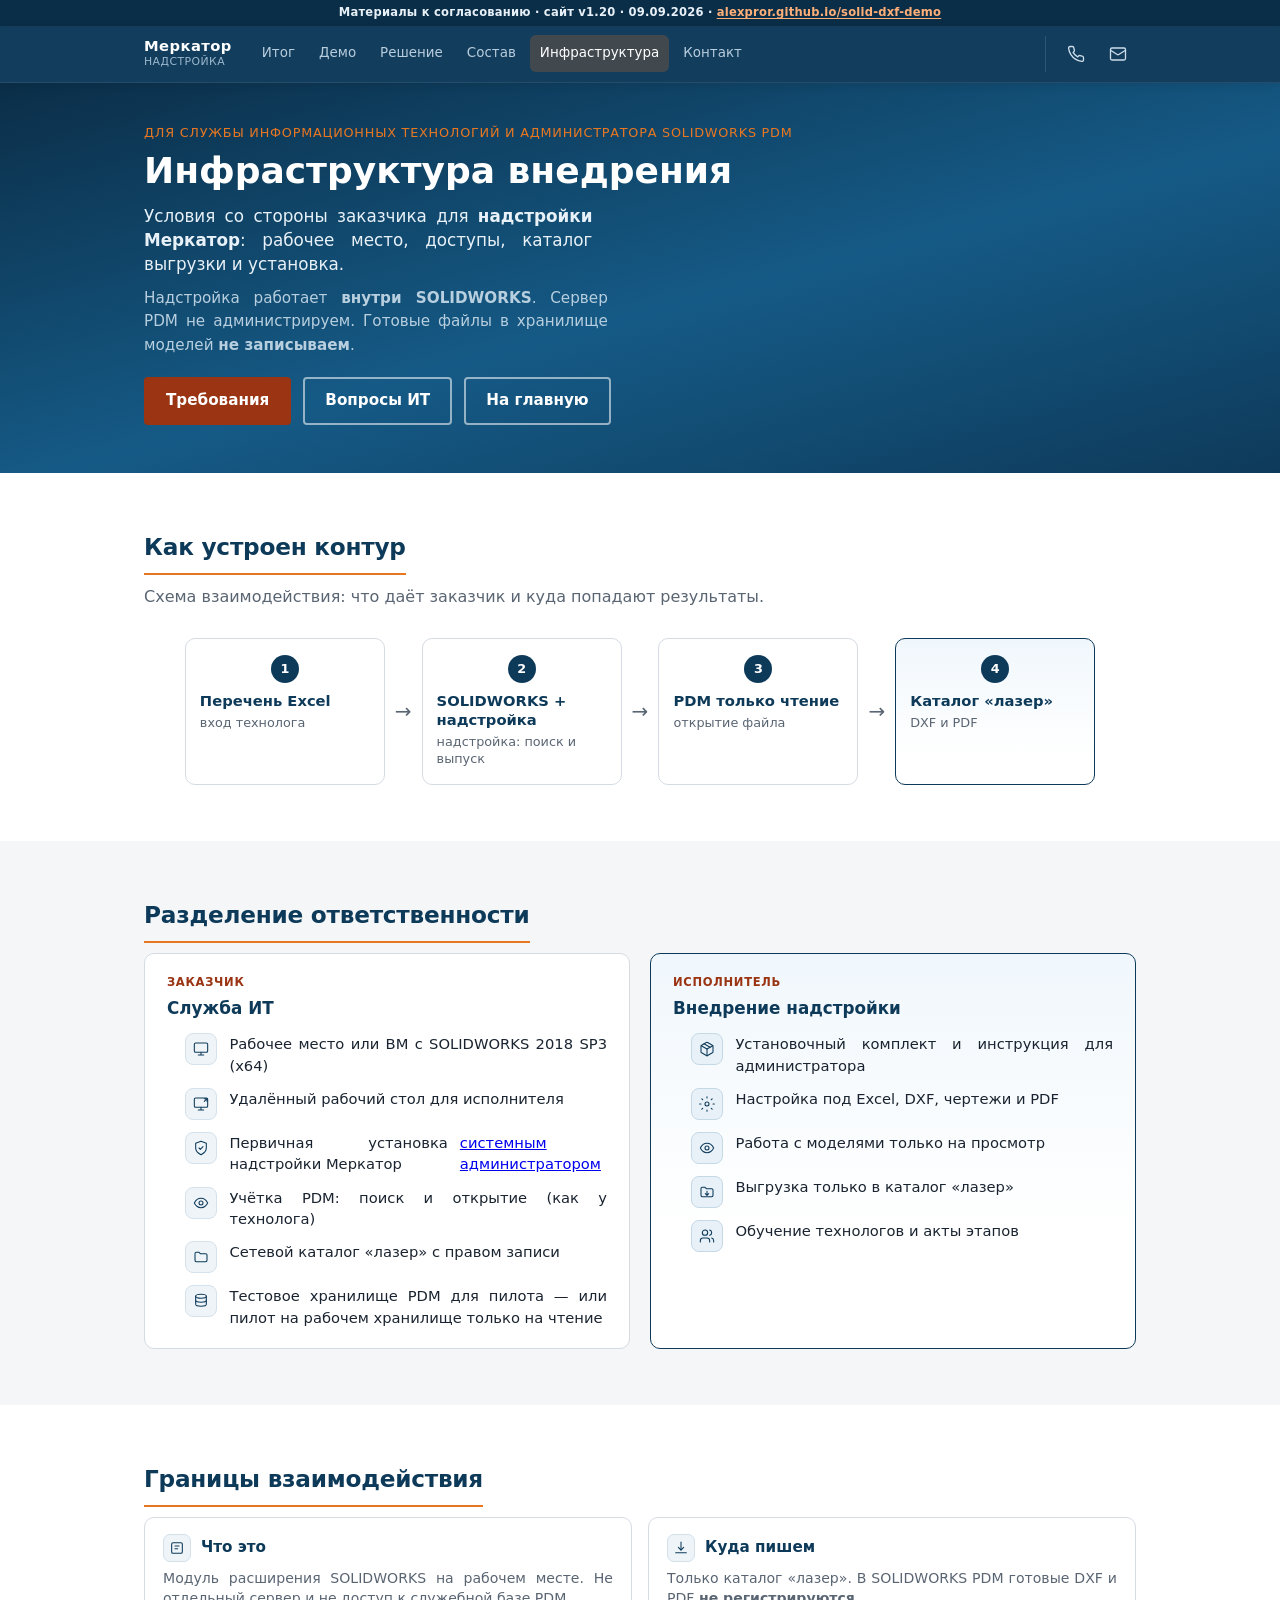
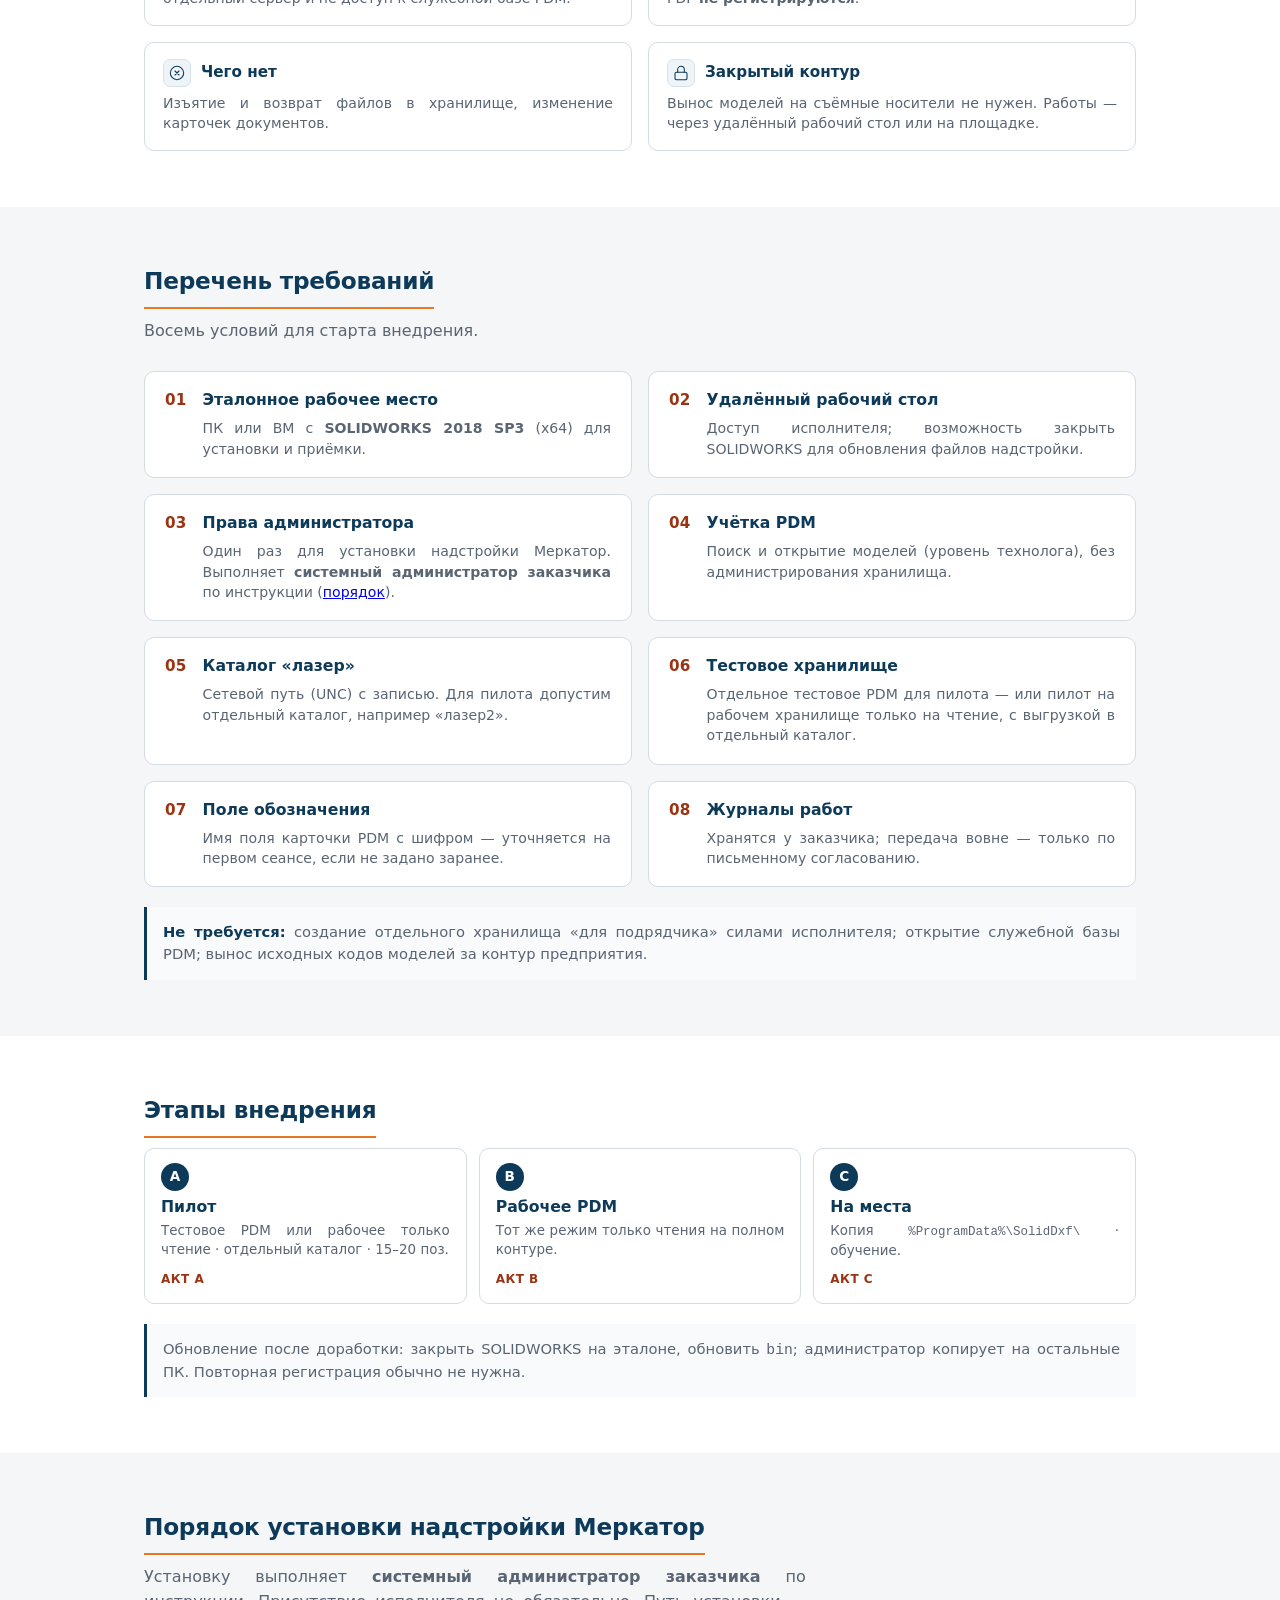
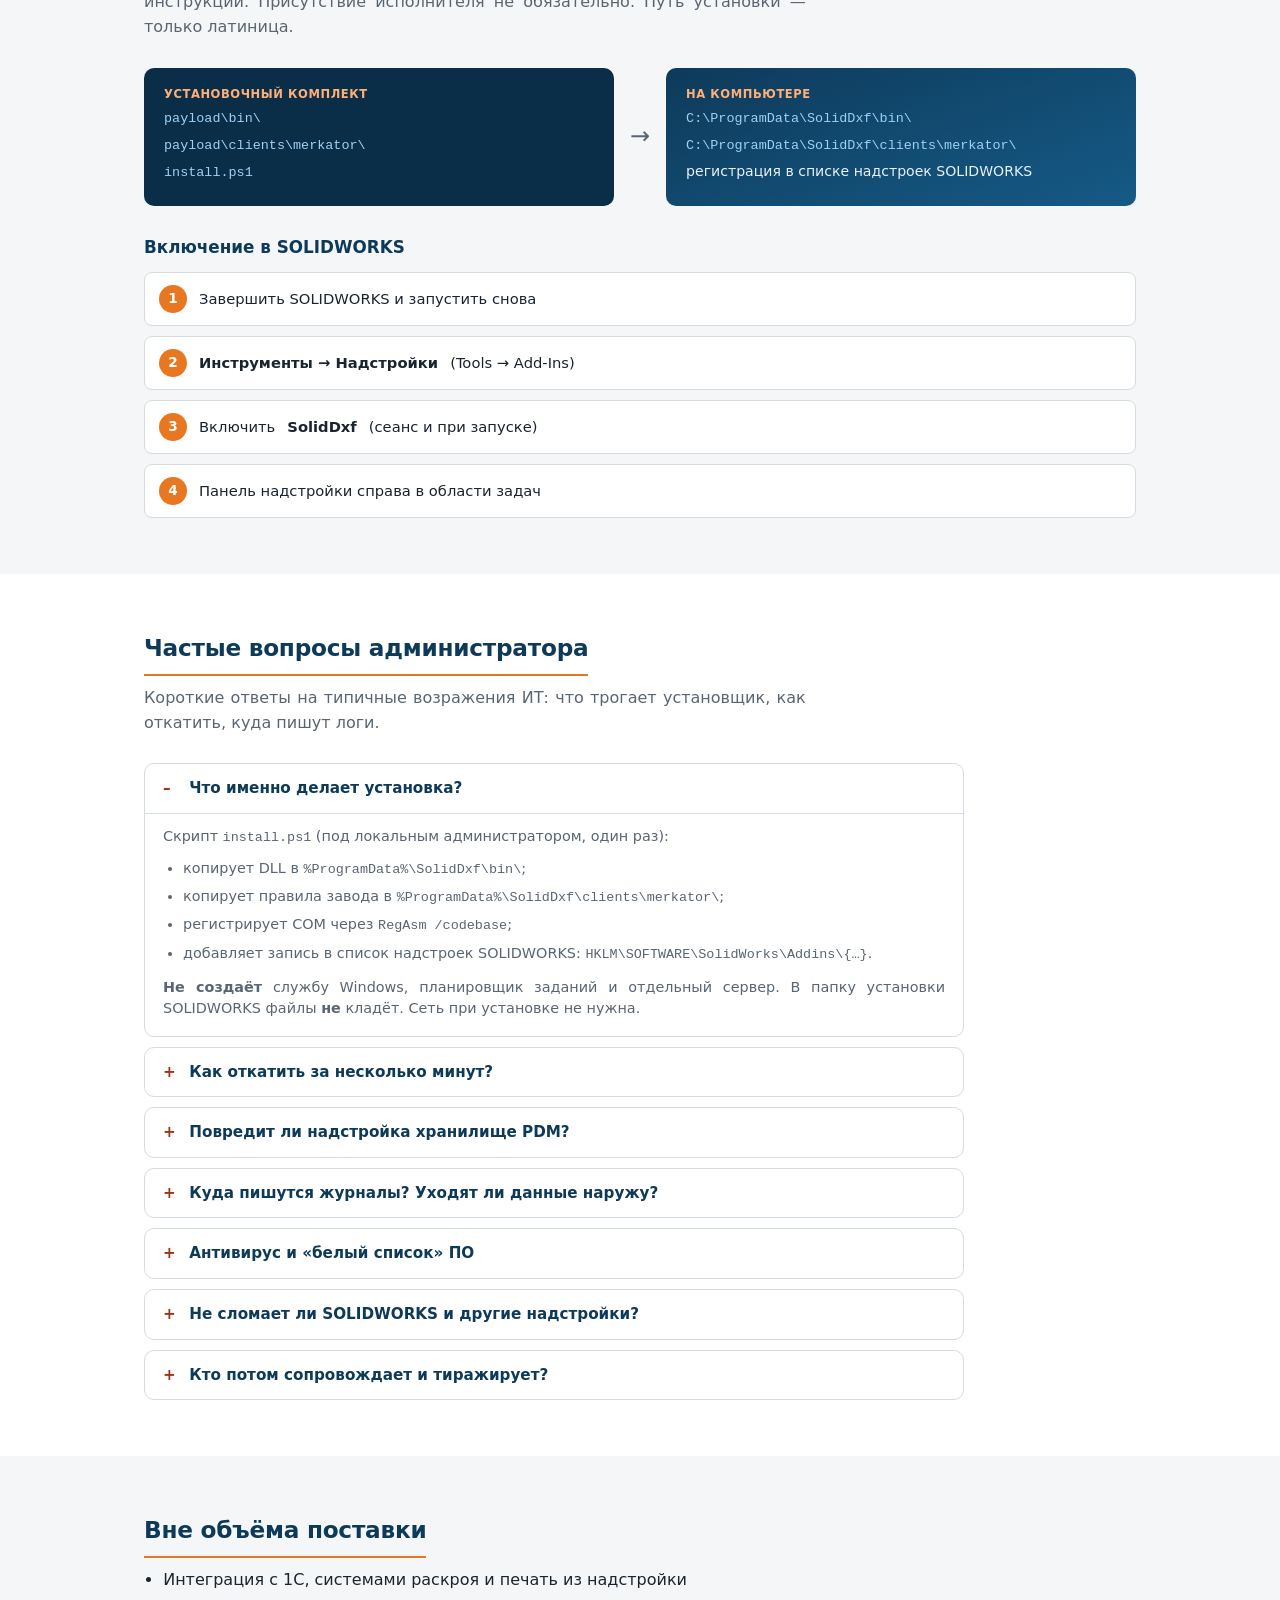
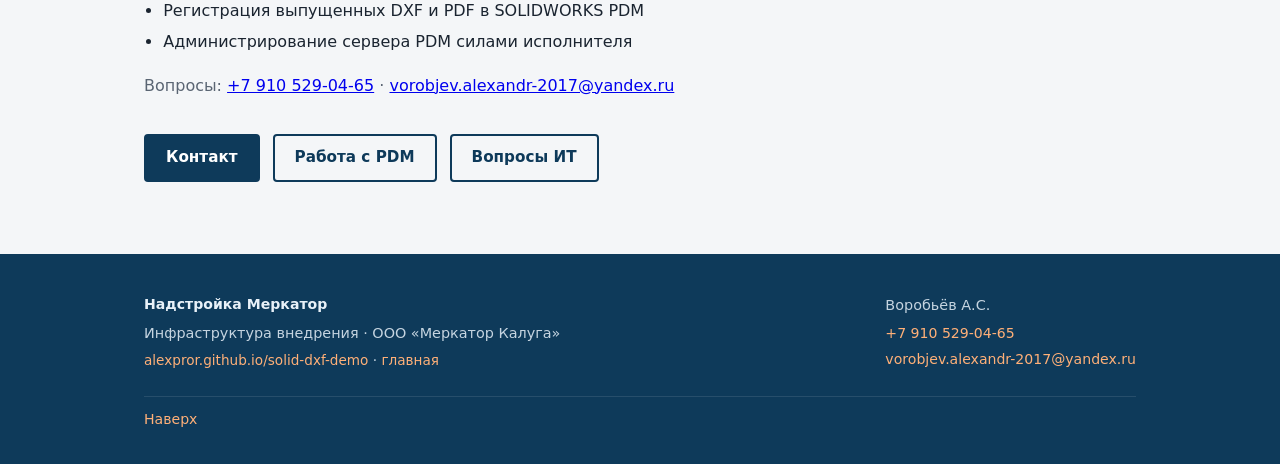
==== commit f1f91f1b: "Update Merkator Docs v1 presentation site" ====
--- a/it.html
+++ b/it.html
@@ -15,7 +15,7 @@
 
   <header class="site-header">
     <div class="draft-banner">
-      Материалы к согласованию · сайт v1.19.1 · 09.09.2026 ·
+      Материалы к согласованию · сайт v1.20 · 09.09.2026 ·
       <a class="draft-banner-link" href="https://alexpror.github.io/solid-dxf-demo/" rel="noopener noreferrer">alexpror.github.io/solid-dxf-demo</a>
     </div>
 
@@ -57,6 +57,7 @@
       <p class="lead">Надстройка работает <strong>внутри SOLIDWORKS</strong>. Сервер PDM не администрируем. Готовые файлы в хранилище моделей <strong>не записываем</strong>.</p>
       <div class="hero-actions">
         <a class="btn primary" href="#need">Требования</a>
+        <a class="btn" href="#faq-admin">Вопросы ИТ</a>
         <a class="btn" href="index.html">На главную</a>
       </div>
     </div>
@@ -306,7 +307,83 @@
     </div>
   </section>
 
-  <section class="section" id="out">
+  <section class="section" id="faq-admin">
+    <div class="wrap">
+      <h2>Частые вопросы администратора</h2>
+      <p class="section-lead">Короткие ответы на типичные возражения ИТ: что трогает установщик, как откатить, куда пишут логи.</p>
+
+      <div class="it-faq">
+        <details class="it-faq-item" open>
+          <summary>Что именно делает установка?</summary>
+          <div class="it-faq-body">
+            <p>Скрипт <code>install.ps1</code> (под локальным администратором, один раз):</p>
+            <ul>
+              <li>копирует DLL в <code>%ProgramData%\SolidDxf\bin\</code>;</li>
+              <li>копирует правила завода в <code>%ProgramData%\SolidDxf\clients\merkator\</code>;</li>
+              <li>регистрирует COM через <code>RegAsm /codebase</code>;</li>
+              <li>добавляет запись в список надстроек SOLIDWORKS: <code>HKLM\SOFTWARE\SolidWorks\Addins\{…}</code>.</li>
+            </ul>
+            <p><strong>Не создаёт</strong> службу Windows, планировщик заданий и отдельный сервер. В папку установки SOLIDWORKS файлы <strong>не</strong> кладёт. Сеть при установке не нужна.</p>
+          </div>
+        </details>
+
+        <details class="it-faq-item">
+          <summary>Как откатить за несколько минут?</summary>
+          <div class="it-faq-body">
+            <ol>
+              <li>В SOLIDWORKS снять галки <strong>SolidDxf</strong> (Инструменты → Надстройки) и закрыть программу.</li>
+              <li>Запустить <code>install.ps1 -Unregister</code> — снимет COM-регистрацию.</li>
+              <li>По желанию удалить папку <code>%ProgramData%\SolidDxf\</code>.</li>
+            </ol>
+            <p>Модели в PDM и каталог «лазер» установщик не меняет — откат надстройки их не затрагивает.</p>
+          </div>
+        </details>
+
+        <details class="it-faq-item">
+          <summary>Повредит ли надстройка хранилище PDM?</summary>
+          <div class="it-faq-body">
+            <p>Нет check-out, check-in и правок карточек. Поиск и открытие — как у технолога, только чтение. Готовые DXF и PDF в vault <strong>не регистрируются</strong> — только сетевой каталог «лазер».</p>
+            <p>Подробнее на главной: <a href="index.html#pdm-safe">работа с PDM</a>.</p>
+          </div>
+        </details>
+
+        <details class="it-faq-item">
+          <summary>Куда пишутся журналы? Уходят ли данные наружу?</summary>
+          <div class="it-faq-body">
+            <p>Журналы работ остаются <strong>у заказчика</strong>. Передача вовне — только по письменному согласованию. Установка и штатная работа не требуют исходящего доступа в интернет.</p>
+          </div>
+        </details>
+
+        <details class="it-faq-item">
+          <summary>Антивирус и «белый список» ПО</summary>
+          <div class="it-faq-body">
+            <p>Поставка — COM DLL и JSON-пакет правил, без отдельного установщика MSI. Если политика блокирует неизвестные DLL или PowerShell, ИБ/ИТ заранее добавляют в исключения:</p>
+            <ul>
+              <li>папку <code>%ProgramData%\SolidDxf\</code>;</li>
+              <li>запуск <code>install.ps1</code> (или выполняют команды из инструкции вручную).</li>
+            </ul>
+            <p>Код поставляется как согласованный комплект для площадки; исходники в поставку не входят.</p>
+          </div>
+        </details>
+
+        <details class="it-faq-item">
+          <summary>Не сломает ли SOLIDWORKS и другие надстройки?</summary>
+          <div class="it-faq-body">
+            <p>Это обычная надстройка в списке Add-Ins. Перед установкой SOLIDWORKS закрывают. При сомнении: на эталонном ПК сначала пилот (этап A), при диагностике временно отключают другие add-in. Включение галки SolidDxf может сделать технолог <strong>без</strong> прав администратора.</p>
+          </div>
+        </details>
+
+        <details class="it-faq-item">
+          <summary>Кто потом сопровождает и тиражирует?</summary>
+          <div class="it-faq-body">
+            <p>Тираж: ИТ копирует <code>%ProgramData%\SolidDxf\</code> на рабочие места (этап C). Обновление DLL: закрыть SOLIDWORKS, заменить файлы в <code>bin</code> — повторный RegAsm обычно не нужен. Постоянный админский доступ подрядчику не требуется.</p>
+          </div>
+        </details>
+      </div>
+    </div>
+  </section>
+
+  <section class="section section-alt" id="out">
     <div class="wrap">
       <h2>Вне объёма поставки</h2>
       <ul class="it-out">
@@ -316,7 +393,8 @@
       </ul>
       <p class="section-lead" style="margin-top:20px">Вопросы: <a href="tel:+79105290465">+7 910 529-04-65</a> · <a href="mailto:vorobjev.alexandr-2017@yandex.ru">vorobjev.alexandr-2017@yandex.ru</a></p>
       <p><a class="btn primary" href="index.html#contact">Контакт</a>
-         <a class="btn" href="index.html#pdm-safe">Работа с PDM</a></p>
+         <a class="btn" href="index.html#pdm-safe">Работа с PDM</a>
+         <a class="btn" href="#faq-admin">Вопросы ИТ</a></p>
     </div>
   </section>
 
--- a/style.css
+++ b/style.css
@@ -4222,6 +4222,85 @@
   justify-content: center;
 }
 
+/* —— FAQ администратора —— */
+.it-faq {
+  display: flex;
+  flex-direction: column;
+  gap: 10px;
+  max-width: 820px;
+}
+
+.it-faq-item {
+  margin: 0;
+  background: var(--white);
+  border: 1px solid var(--line);
+  border-radius: 10px;
+  overflow: hidden;
+}
+
+.it-faq-item > summary {
+  cursor: pointer;
+  list-style: none;
+  padding: 14px 18px;
+  font-weight: 600;
+  font-size: 0.95rem;
+  color: var(--navy);
+  line-height: 1.35;
+  text-align: left;
+}
+
+.it-faq-item > summary::-webkit-details-marker {
+  display: none;
+}
+
+.it-faq-item > summary::before {
+  content: "+";
+  display: inline-block;
+  width: 1.2em;
+  margin-right: 8px;
+  color: #9a3412;
+  font-weight: 700;
+}
+
+.it-faq-item[open] > summary::before {
+  content: "–";
+}
+
+.it-faq-item > summary:hover {
+  background: #f4f7fa;
+}
+
+.it-faq-body {
+  padding: 0 18px 16px;
+  border-top: 1px solid var(--line);
+}
+
+.it-faq-body p,
+.it-faq-body li {
+  font-size: 0.9rem;
+  line-height: 1.5;
+  color: var(--muted);
+  text-align: justify;
+}
+
+.it-faq-body p {
+  margin: 12px 0 0;
+}
+
+.it-faq-body ul,
+.it-faq-body ol {
+  margin: 10px 0 0;
+  padding-left: 1.25em;
+}
+
+.it-faq-body li {
+  margin-bottom: 6px;
+}
+
+.it-faq-body code {
+  font-size: 0.84rem;
+}
+
 @media (max-width: 640px) {
   .page-it .section,
   .page-it .section-alt {
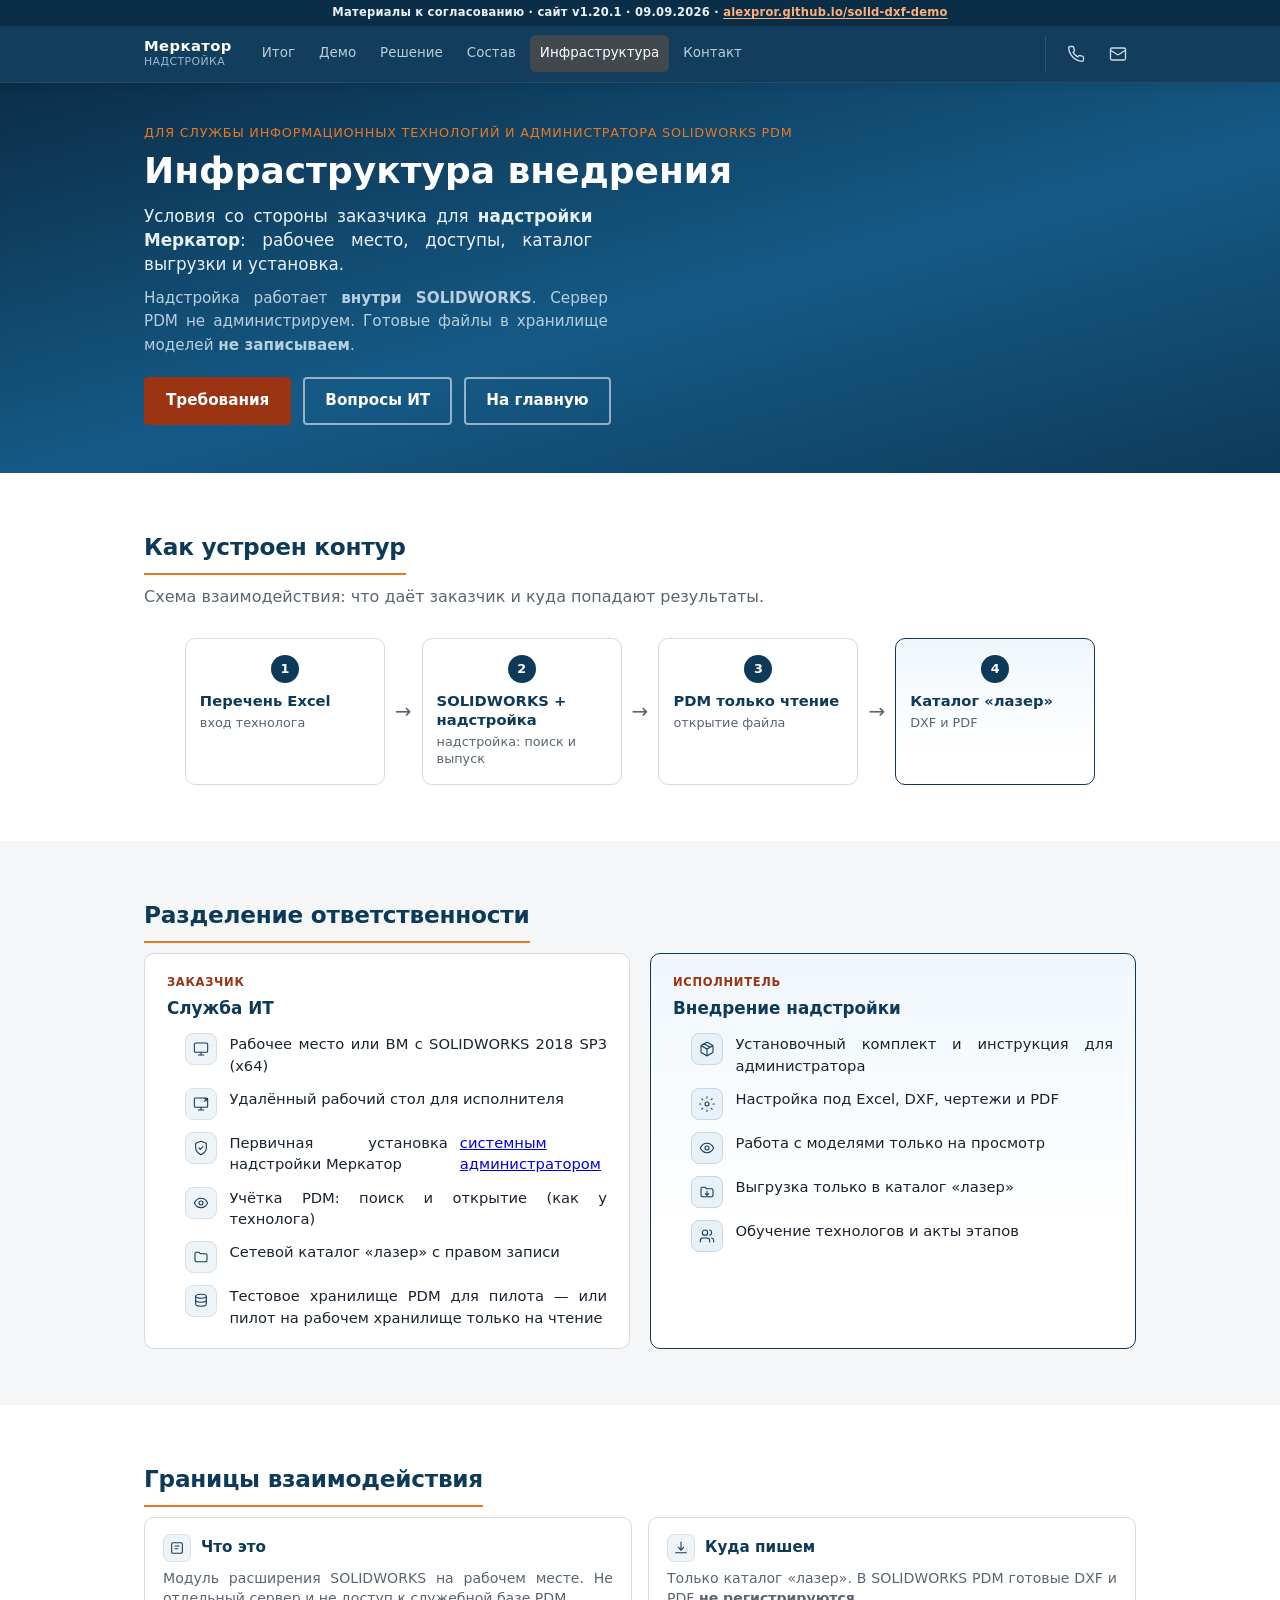
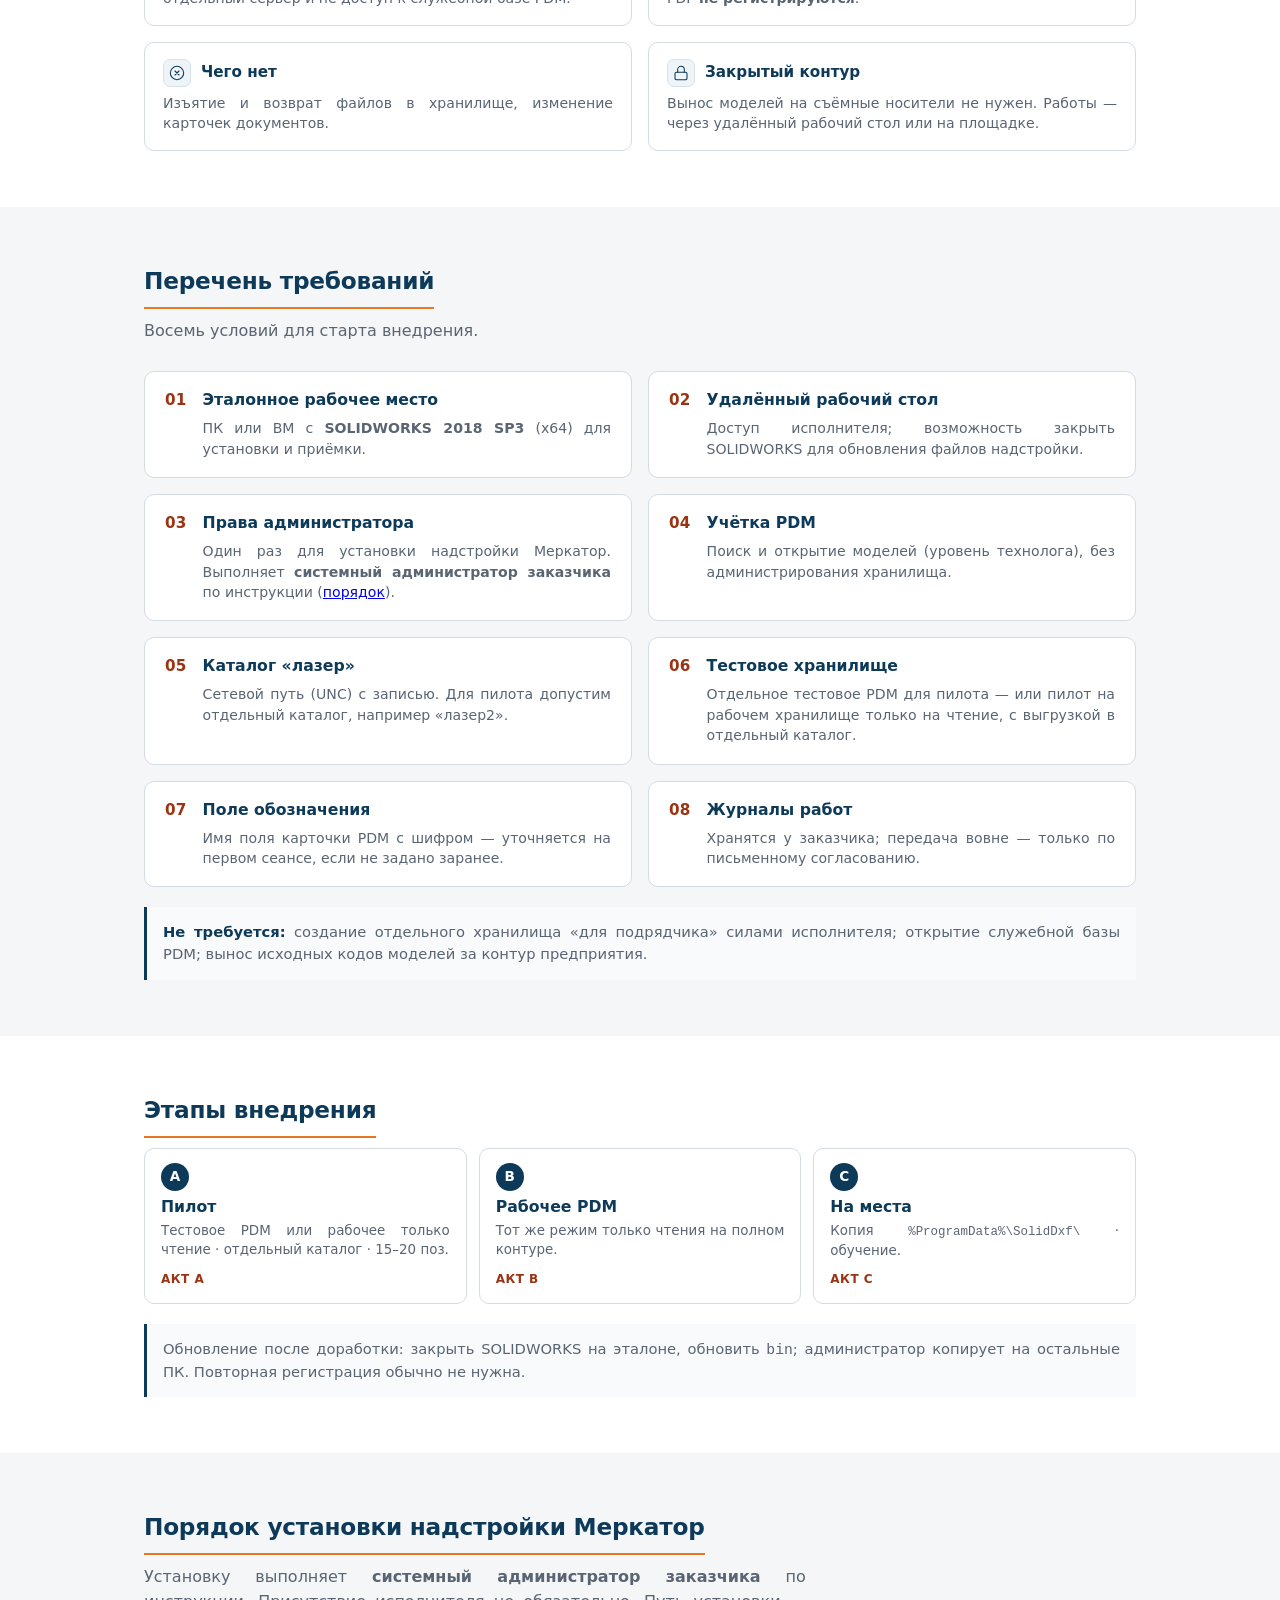
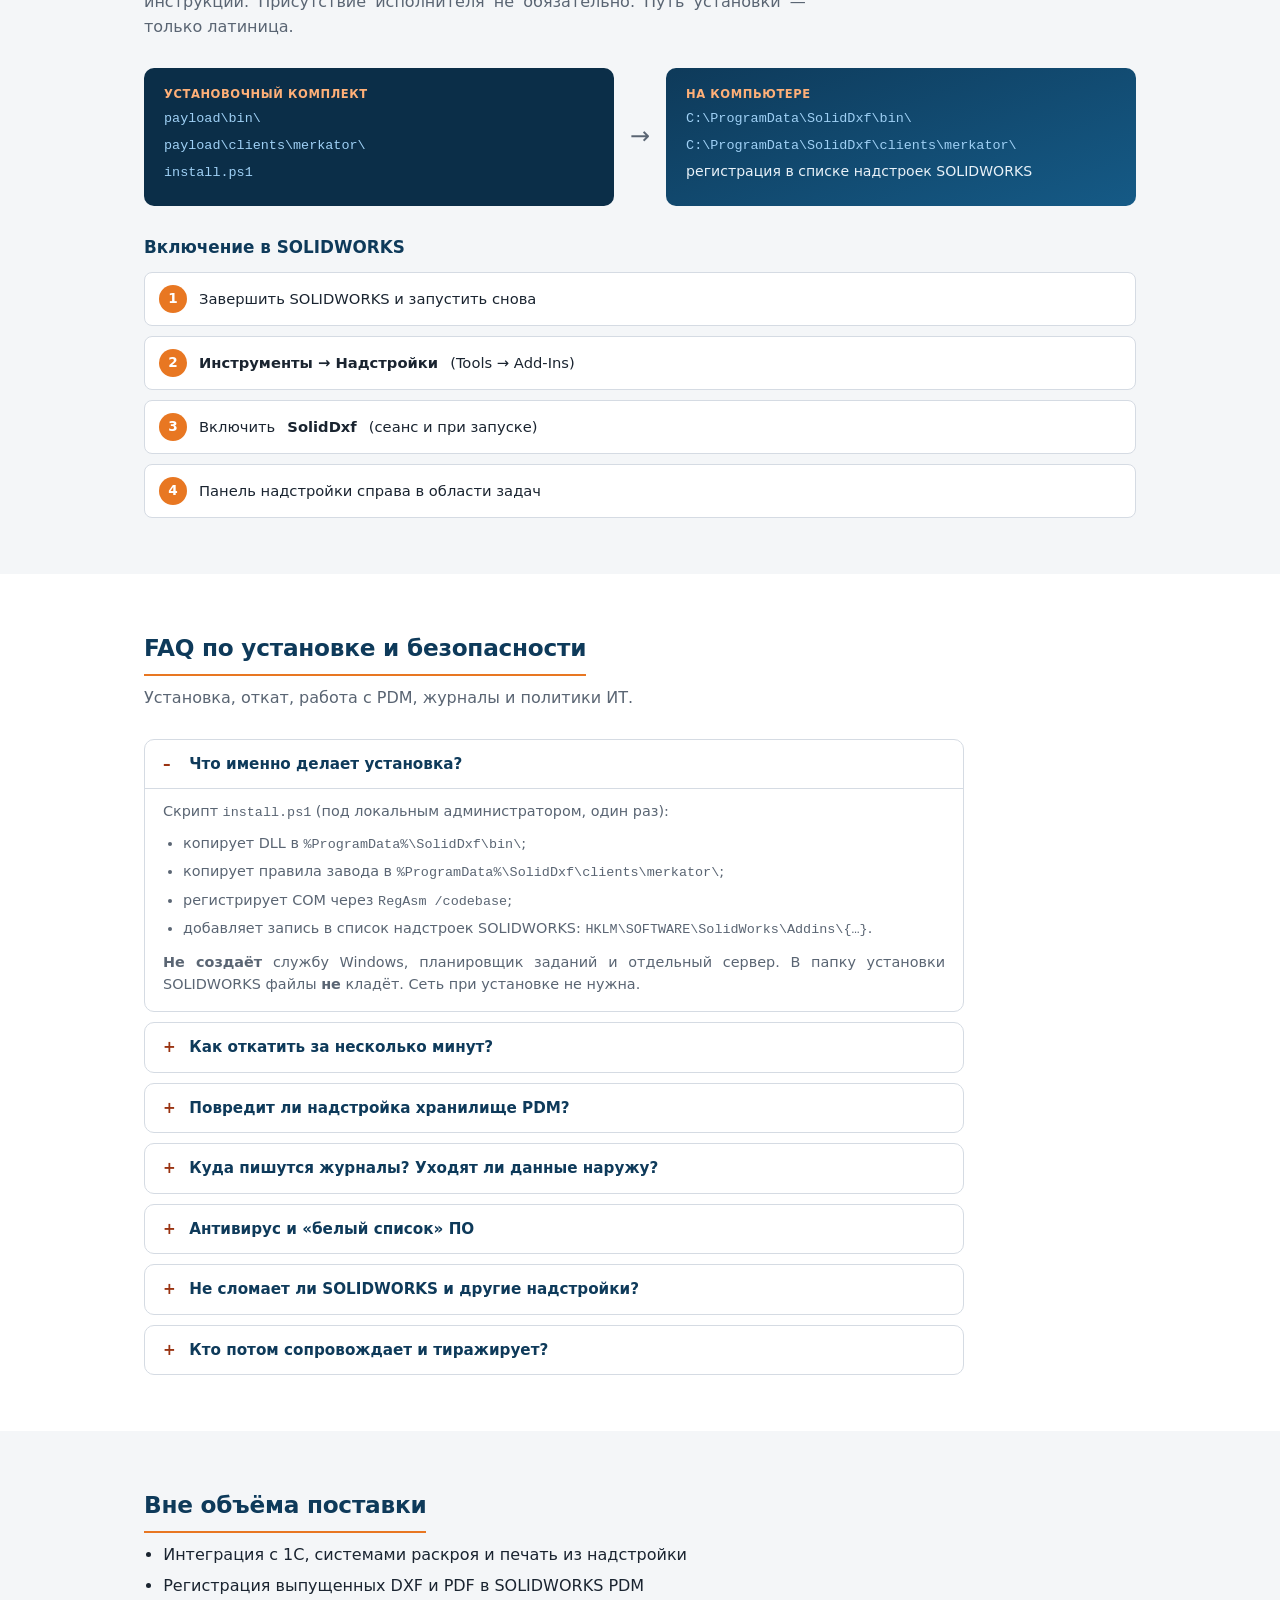
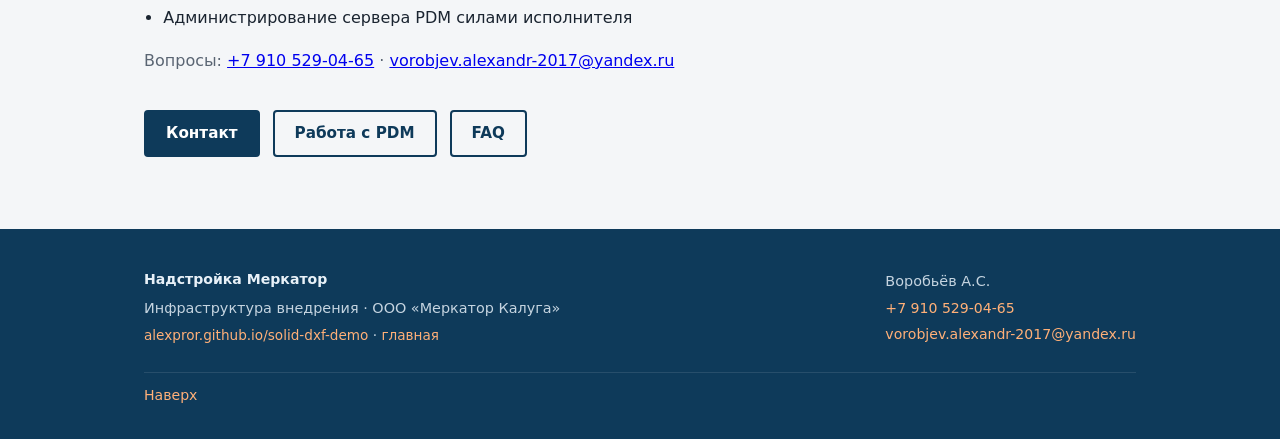
==== commit 66ea3977: "Update Merkator Docs v1 presentation site" ====
--- a/it.html
+++ b/it.html
@@ -15,7 +15,7 @@
 
   <header class="site-header">
     <div class="draft-banner">
-      Материалы к согласованию · сайт v1.20 · 09.09.2026 ·
+      Материалы к согласованию · сайт v1.20.1 · 09.09.2026 ·
       <a class="draft-banner-link" href="https://alexpror.github.io/solid-dxf-demo/" rel="noopener noreferrer">alexpror.github.io/solid-dxf-demo</a>
     </div>
 
@@ -309,8 +309,8 @@
 
   <section class="section" id="faq-admin">
     <div class="wrap">
-      <h2>Частые вопросы администратора</h2>
-      <p class="section-lead">Короткие ответы на типичные возражения ИТ: что трогает установщик, как откатить, куда пишут логи.</p>
+      <h2>FAQ по установке и безопасности</h2>
+      <p class="section-lead">Установка, откат, работа с PDM, журналы и политики ИТ.</p>
 
       <div class="it-faq">
         <details class="it-faq-item" open>
@@ -394,7 +394,7 @@
       <p class="section-lead" style="margin-top:20px">Вопросы: <a href="tel:+79105290465">+7 910 529-04-65</a> · <a href="mailto:vorobjev.alexandr-2017@yandex.ru">vorobjev.alexandr-2017@yandex.ru</a></p>
       <p><a class="btn primary" href="index.html#contact">Контакт</a>
          <a class="btn" href="index.html#pdm-safe">Работа с PDM</a>
-         <a class="btn" href="#faq-admin">Вопросы ИТ</a></p>
+         <a class="btn" href="#faq-admin">FAQ</a></p>
     </div>
   </section>
 
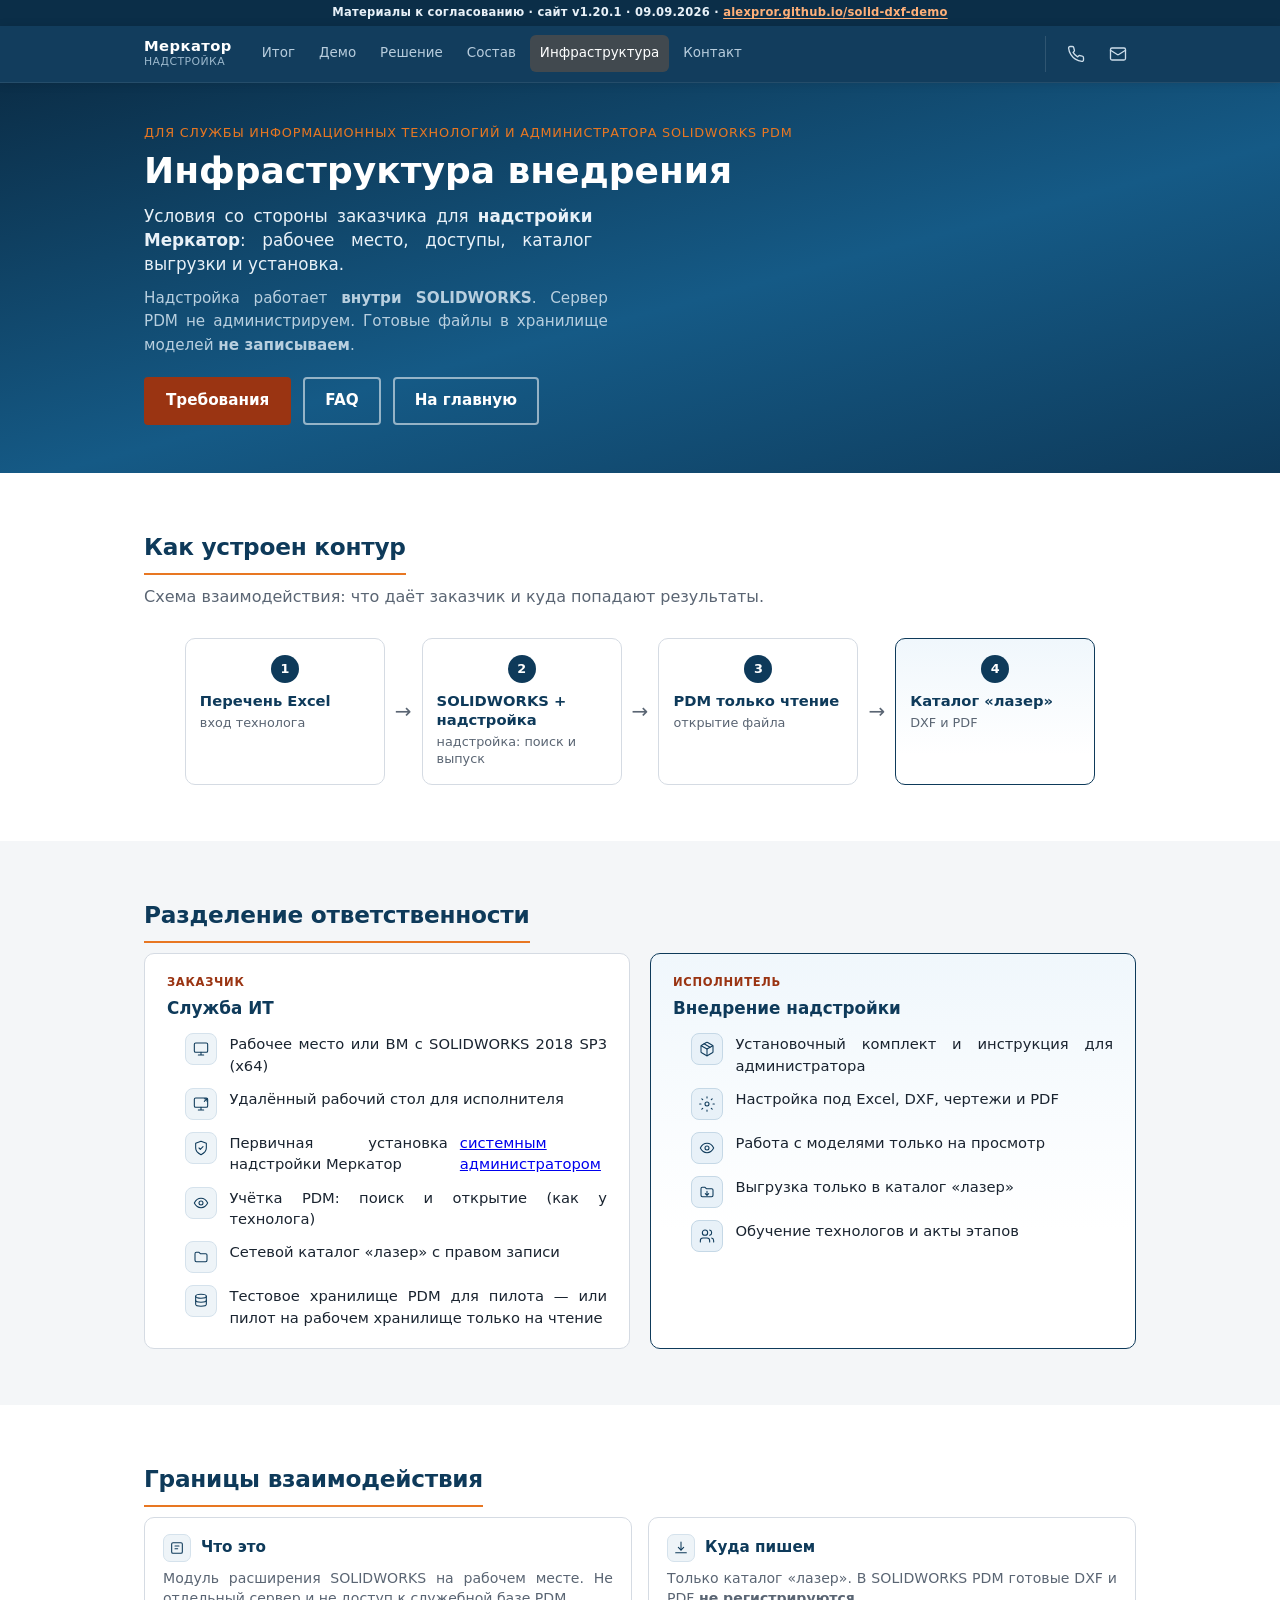
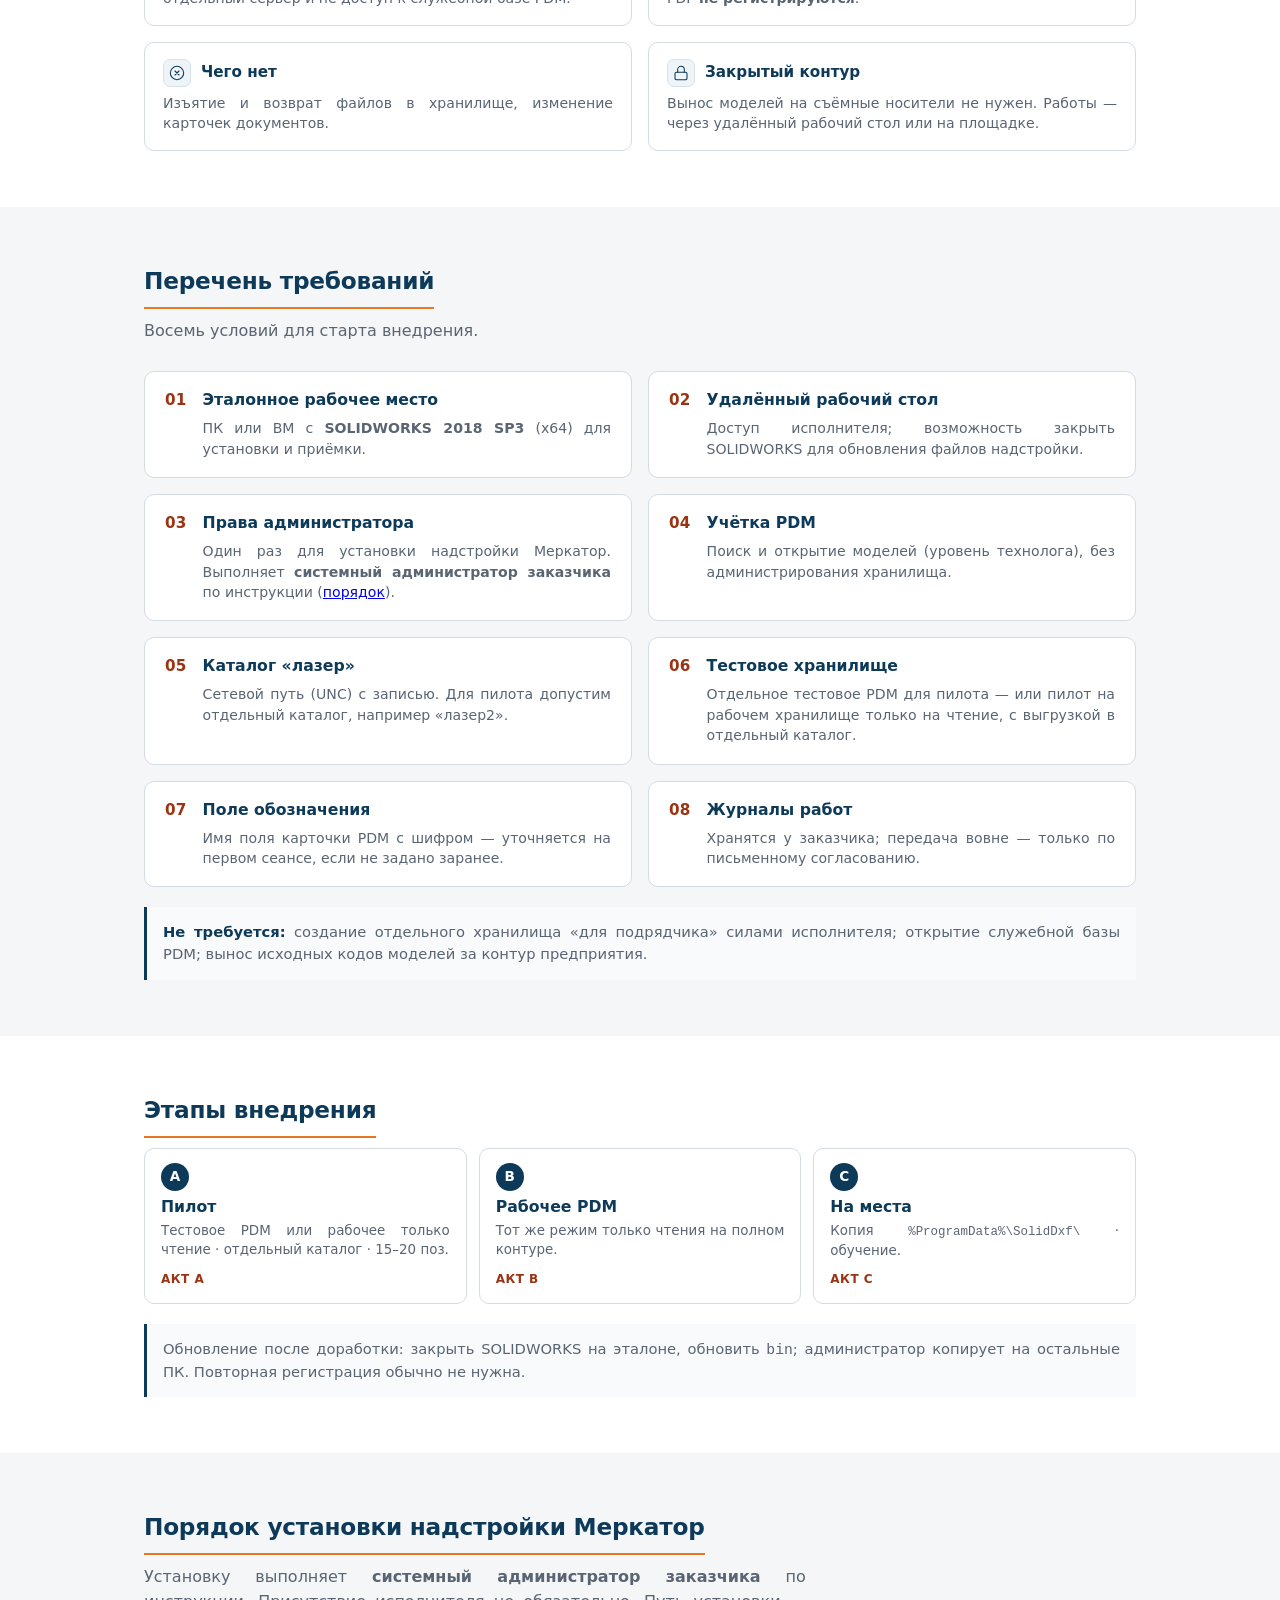
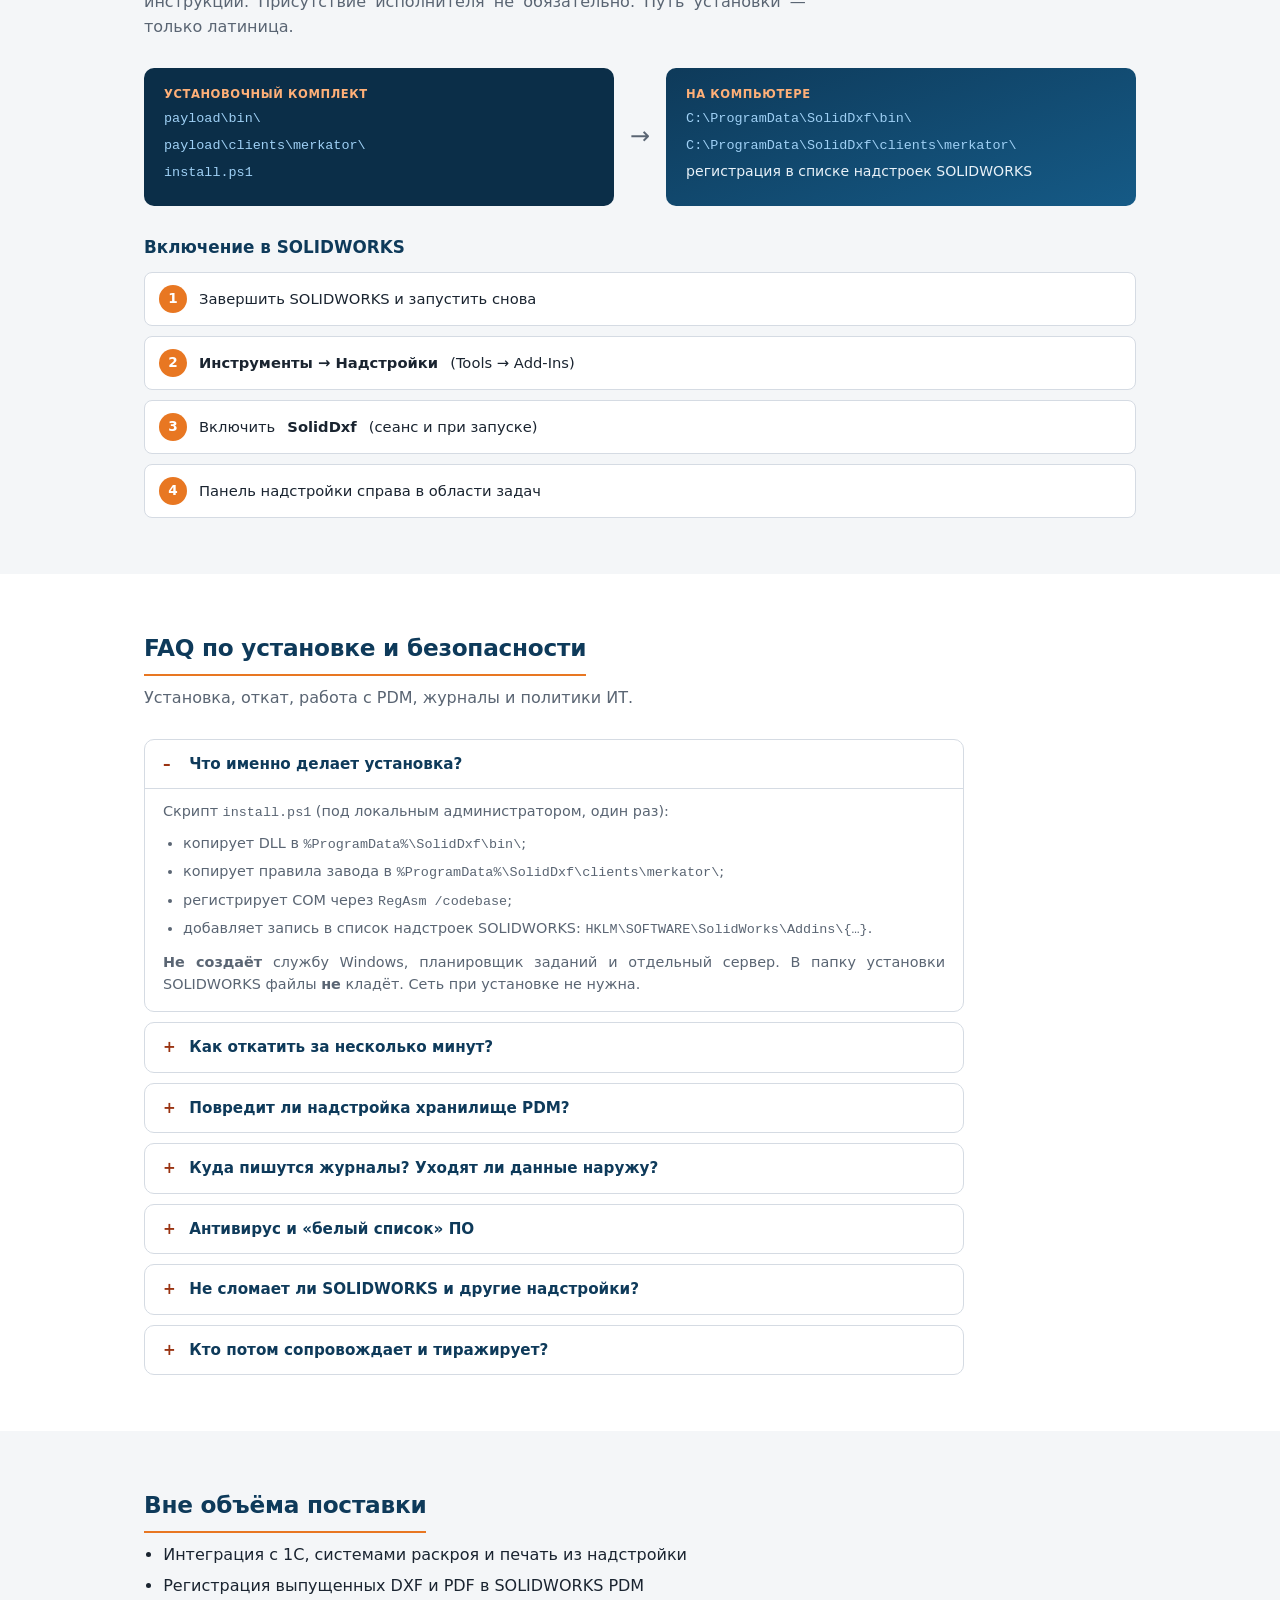
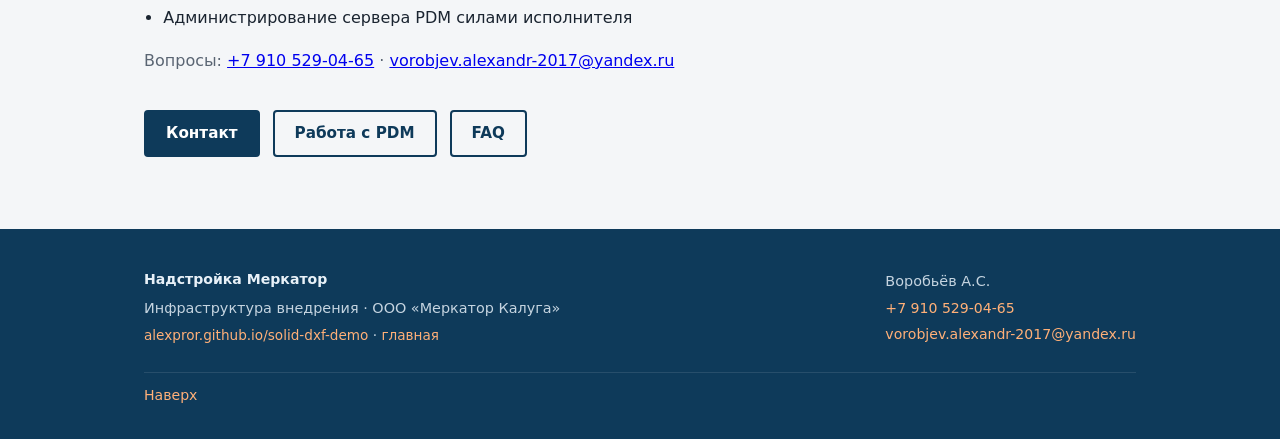
==== commit 4c40aaa1: "Update Merkator Docs v1 presentation site" ====
--- a/it.html
+++ b/it.html
@@ -57,7 +57,7 @@
       <p class="lead">Надстройка работает <strong>внутри SOLIDWORKS</strong>. Сервер PDM не администрируем. Готовые файлы в хранилище моделей <strong>не записываем</strong>.</p>
       <div class="hero-actions">
         <a class="btn primary" href="#need">Требования</a>
-        <a class="btn" href="#faq-admin">Вопросы ИТ</a>
+        <a class="btn" href="#faq-admin">FAQ</a>
         <a class="btn" href="index.html">На главную</a>
       </div>
     </div>
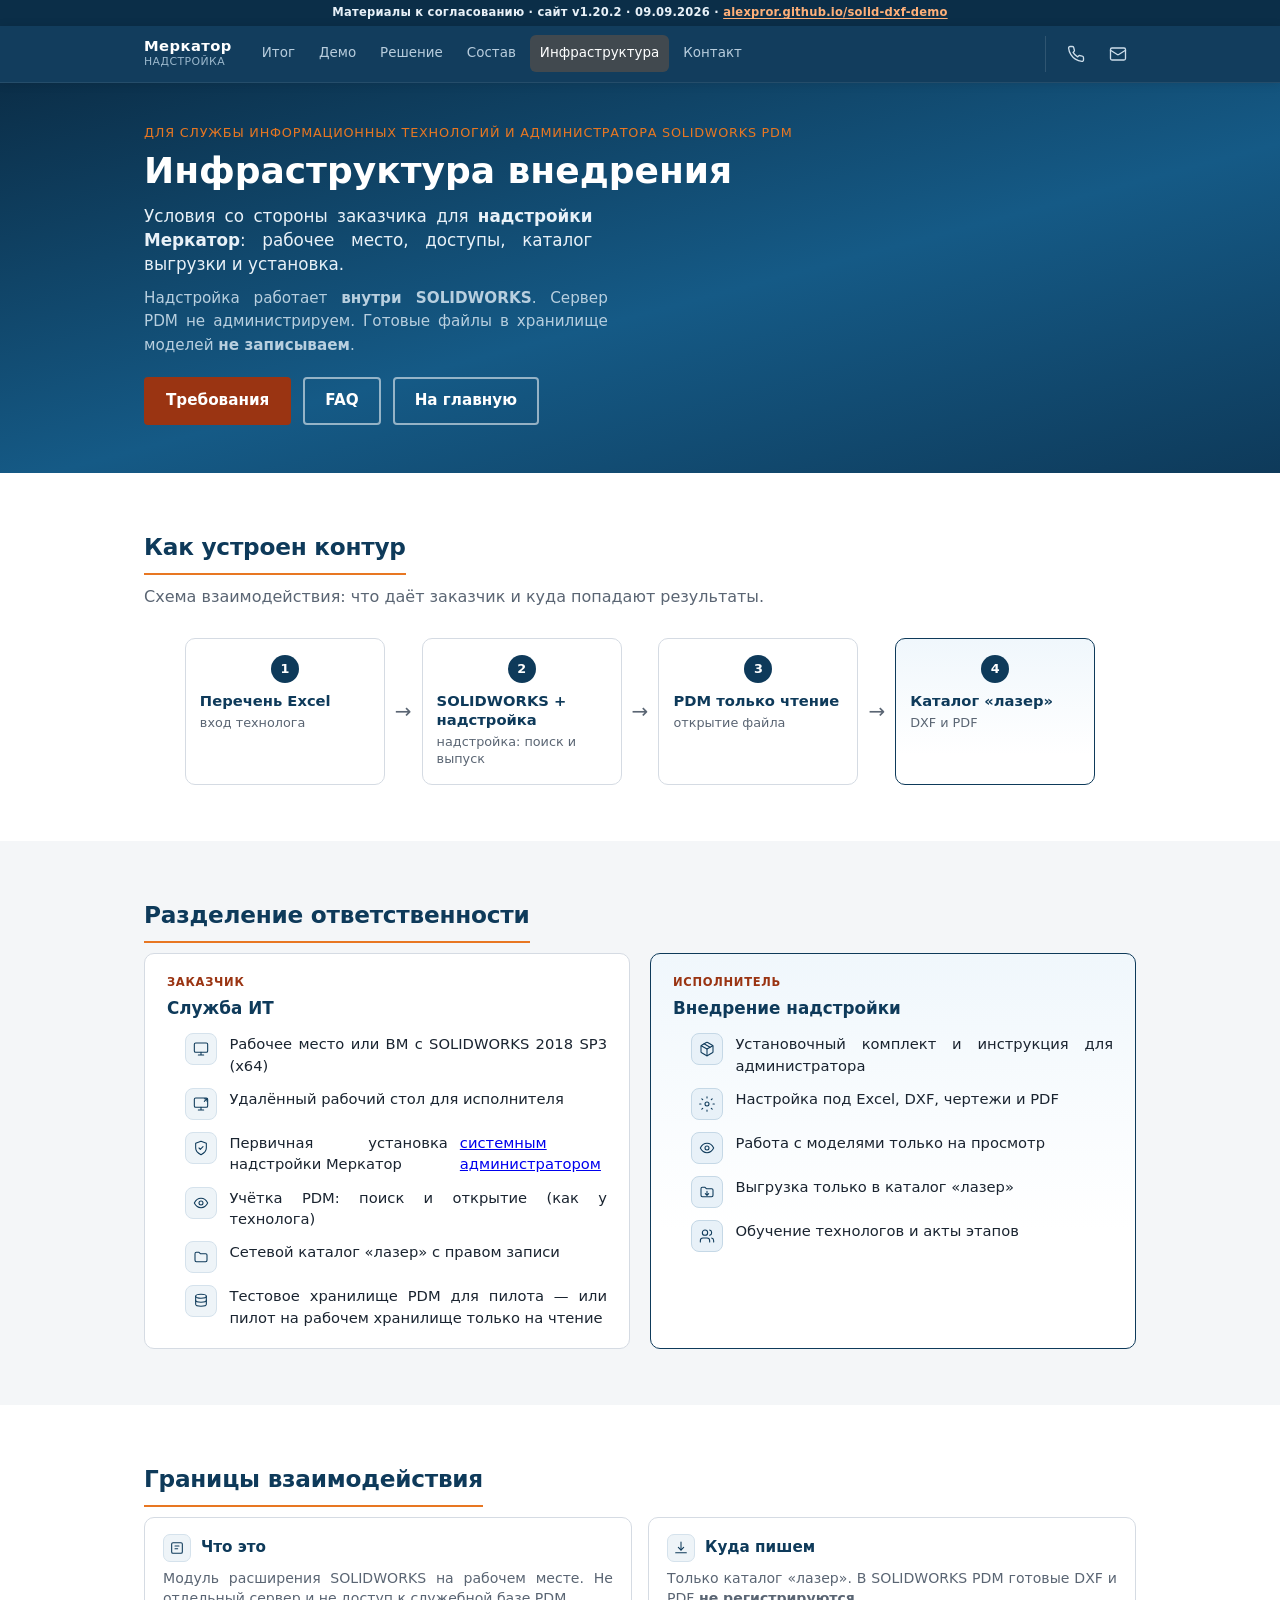
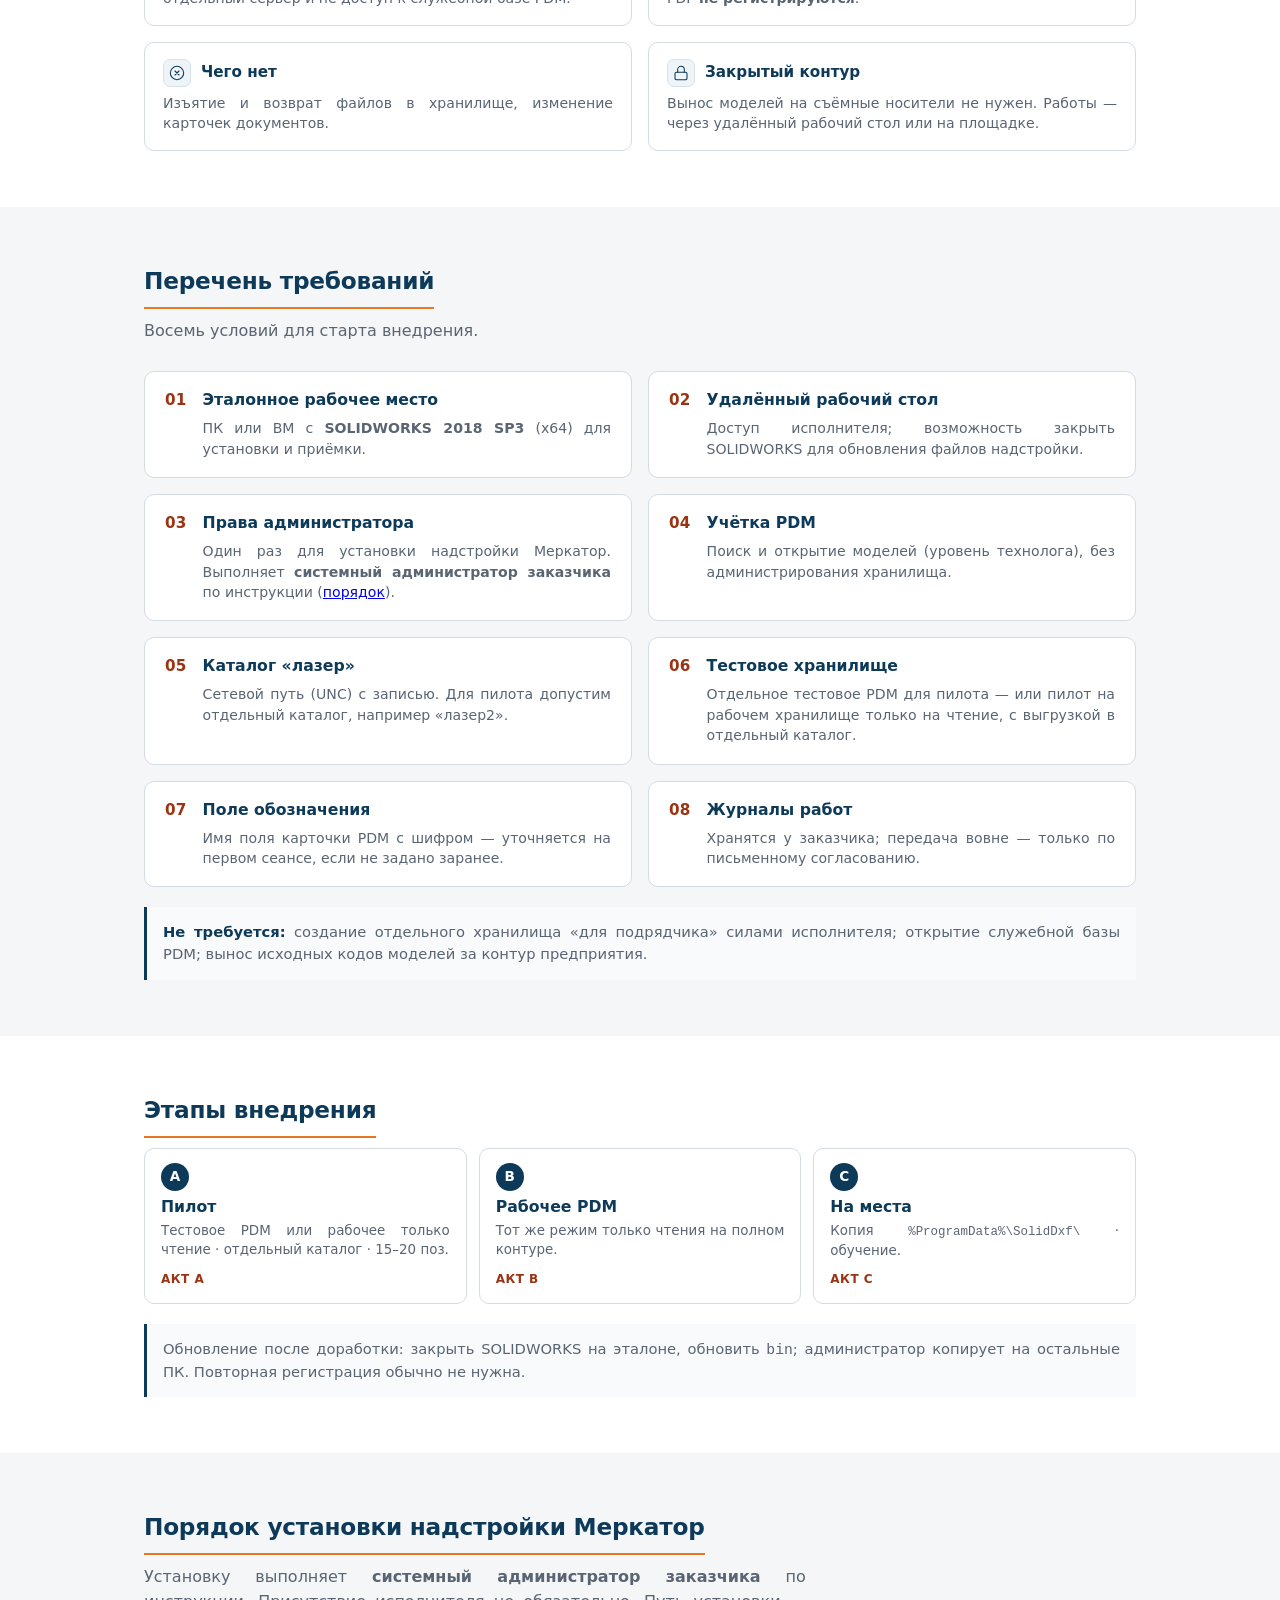
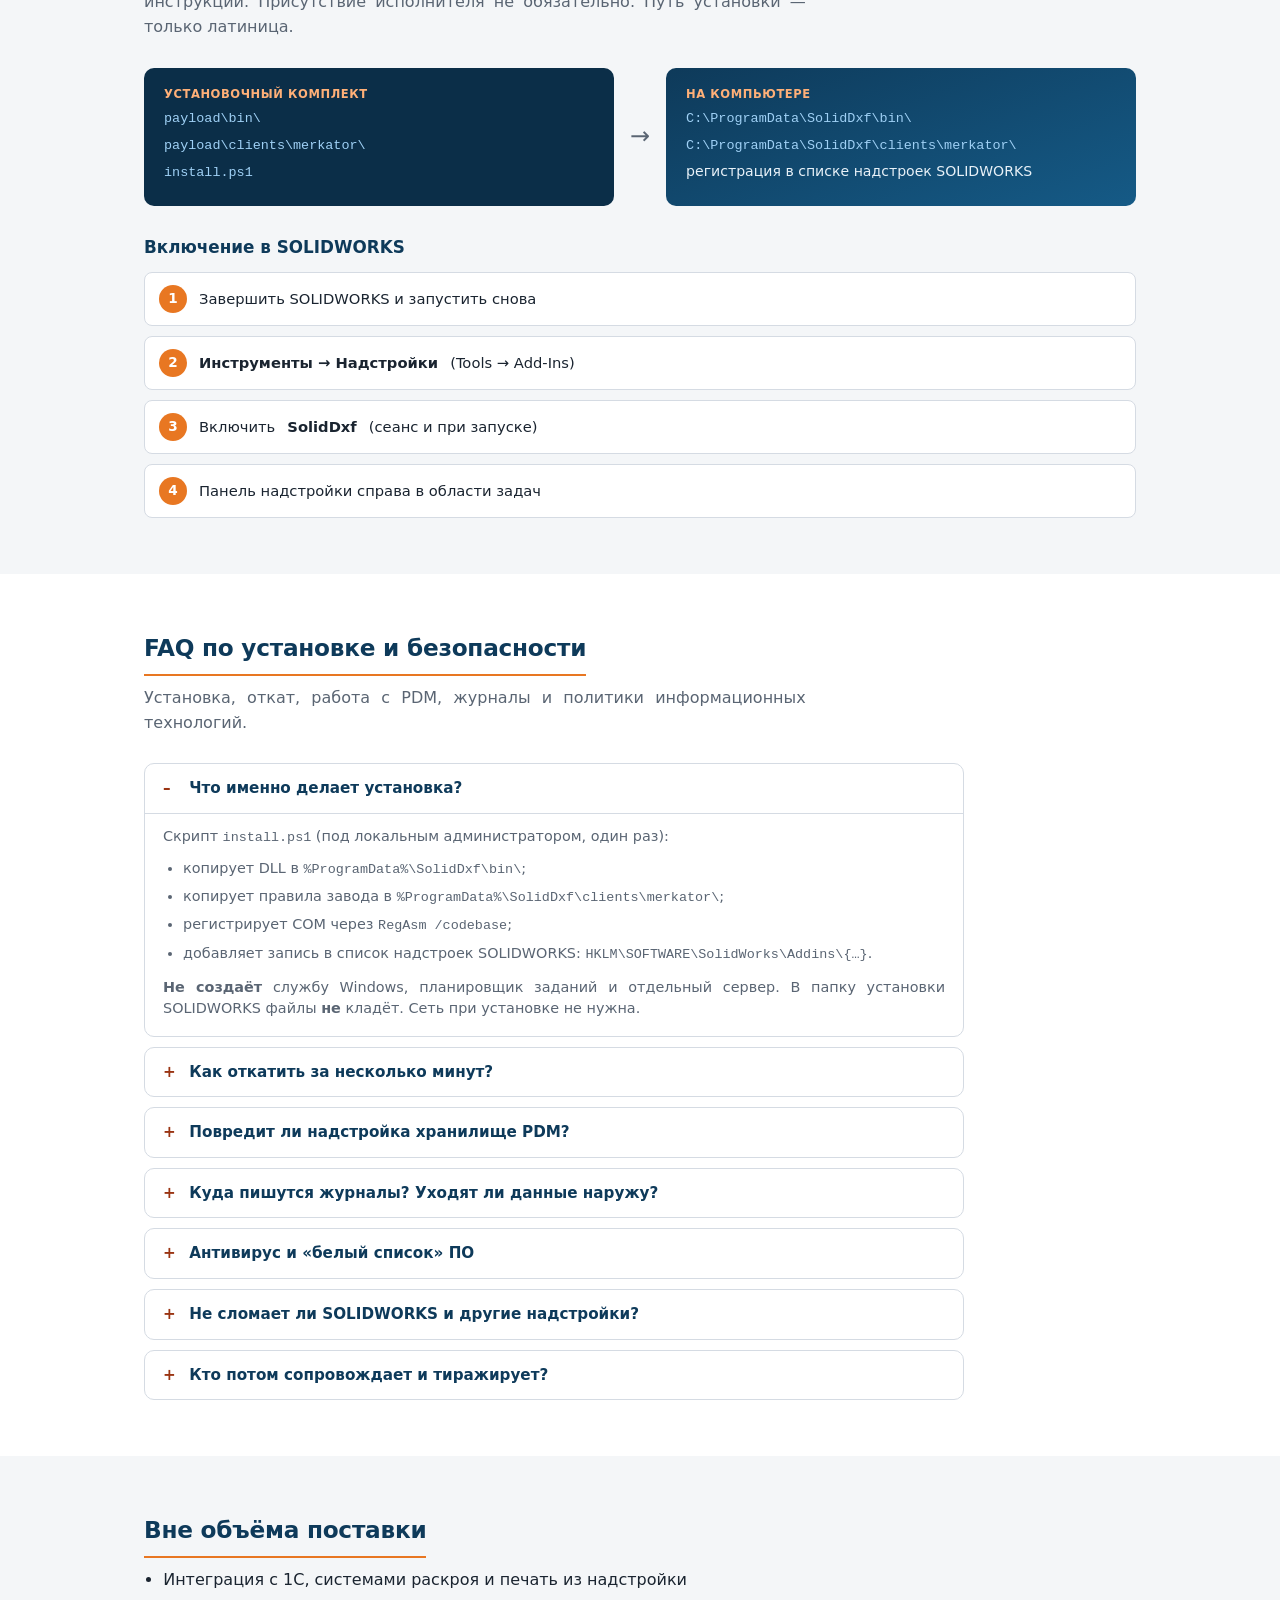
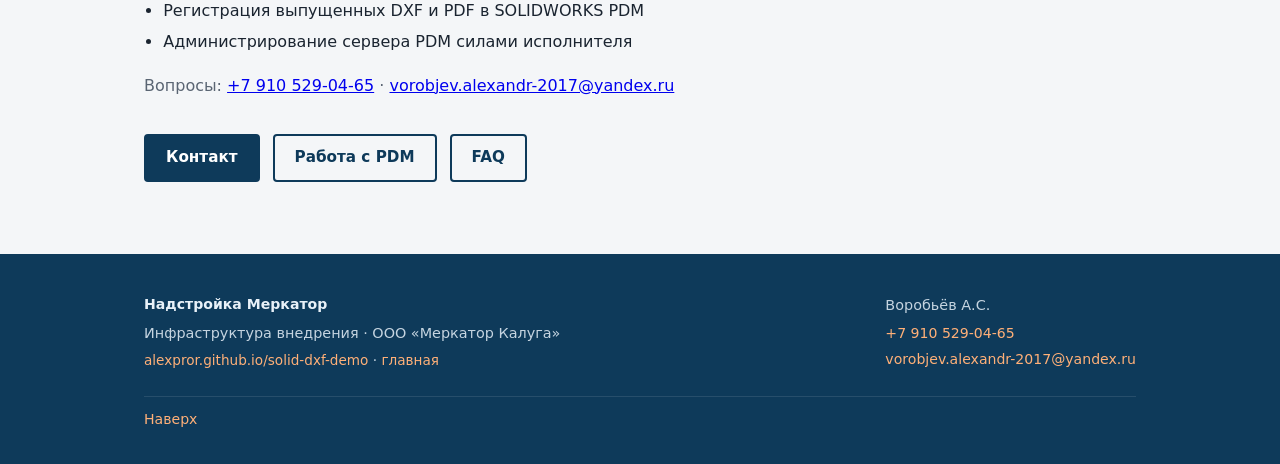
==== commit b8ad3d94: "Update Merkator Docs v1 presentation site" ====
--- a/it.html
+++ b/it.html
@@ -15,7 +15,7 @@
 
   <header class="site-header">
     <div class="draft-banner">
-      Материалы к согласованию · сайт v1.20.1 · 09.09.2026 ·
+      Материалы к согласованию · сайт v1.20.2 · 09.09.2026 ·
       <a class="draft-banner-link" href="https://alexpror.github.io/solid-dxf-demo/" rel="noopener noreferrer">alexpror.github.io/solid-dxf-demo</a>
     </div>
 
@@ -310,7 +310,7 @@
   <section class="section" id="faq-admin">
     <div class="wrap">
       <h2>FAQ по установке и безопасности</h2>
-      <p class="section-lead">Установка, откат, работа с PDM, журналы и политики ИТ.</p>
+      <p class="section-lead">Установка, откат, работа с PDM, журналы и политики информационных технологий.</p>
 
       <div class="it-faq">
         <details class="it-faq-item" open>
@@ -357,7 +357,7 @@
         <details class="it-faq-item">
           <summary>Антивирус и «белый список» ПО</summary>
           <div class="it-faq-body">
-            <p>Поставка — COM DLL и JSON-пакет правил, без отдельного установщика MSI. Если политика блокирует неизвестные DLL или PowerShell, ИБ/ИТ заранее добавляют в исключения:</p>
+            <p>Поставка — COM DLL и JSON-пакет правил, без отдельного установщика MSI. Если политика блокирует неизвестные DLL или PowerShell, служба информационной безопасности и служба информационных технологий заранее добавляют в исключения:</p>
             <ul>
               <li>папку <code>%ProgramData%\SolidDxf\</code>;</li>
               <li>запуск <code>install.ps1</code> (или выполняют команды из инструкции вручную).</li>
@@ -376,7 +376,7 @@
         <details class="it-faq-item">
           <summary>Кто потом сопровождает и тиражирует?</summary>
           <div class="it-faq-body">
-            <p>Тираж: ИТ копирует <code>%ProgramData%\SolidDxf\</code> на рабочие места (этап C). Обновление DLL: закрыть SOLIDWORKS, заменить файлы в <code>bin</code> — повторный RegAsm обычно не нужен. Постоянный админский доступ подрядчику не требуется.</p>
+            <p>Тираж: служба информационных технологий копирует <code>%ProgramData%\SolidDxf\</code> на рабочие места (этап C). Обновление DLL: закрыть SOLIDWORKS, заменить файлы в <code>bin</code> — повторный RegAsm обычно не нужен. Постоянный админский доступ подрядчику не требуется.</p>
           </div>
         </details>
       </div>
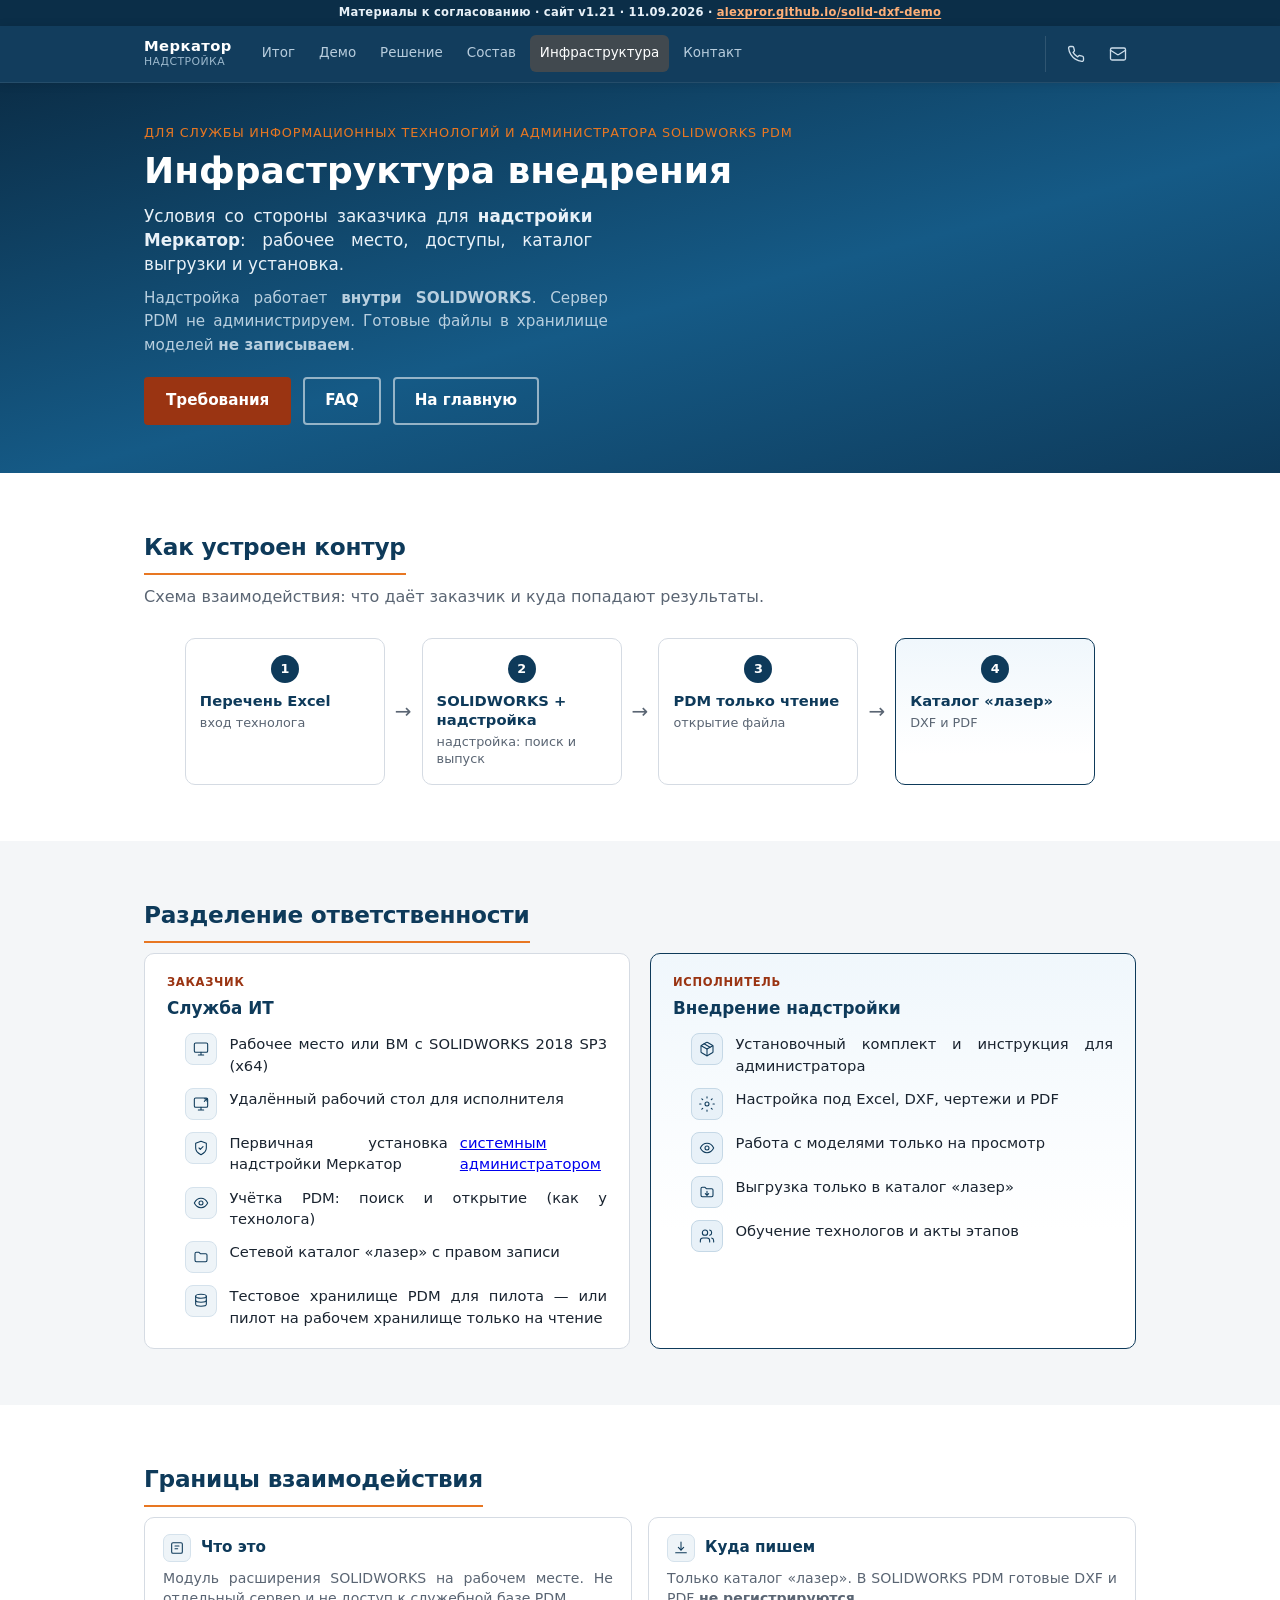
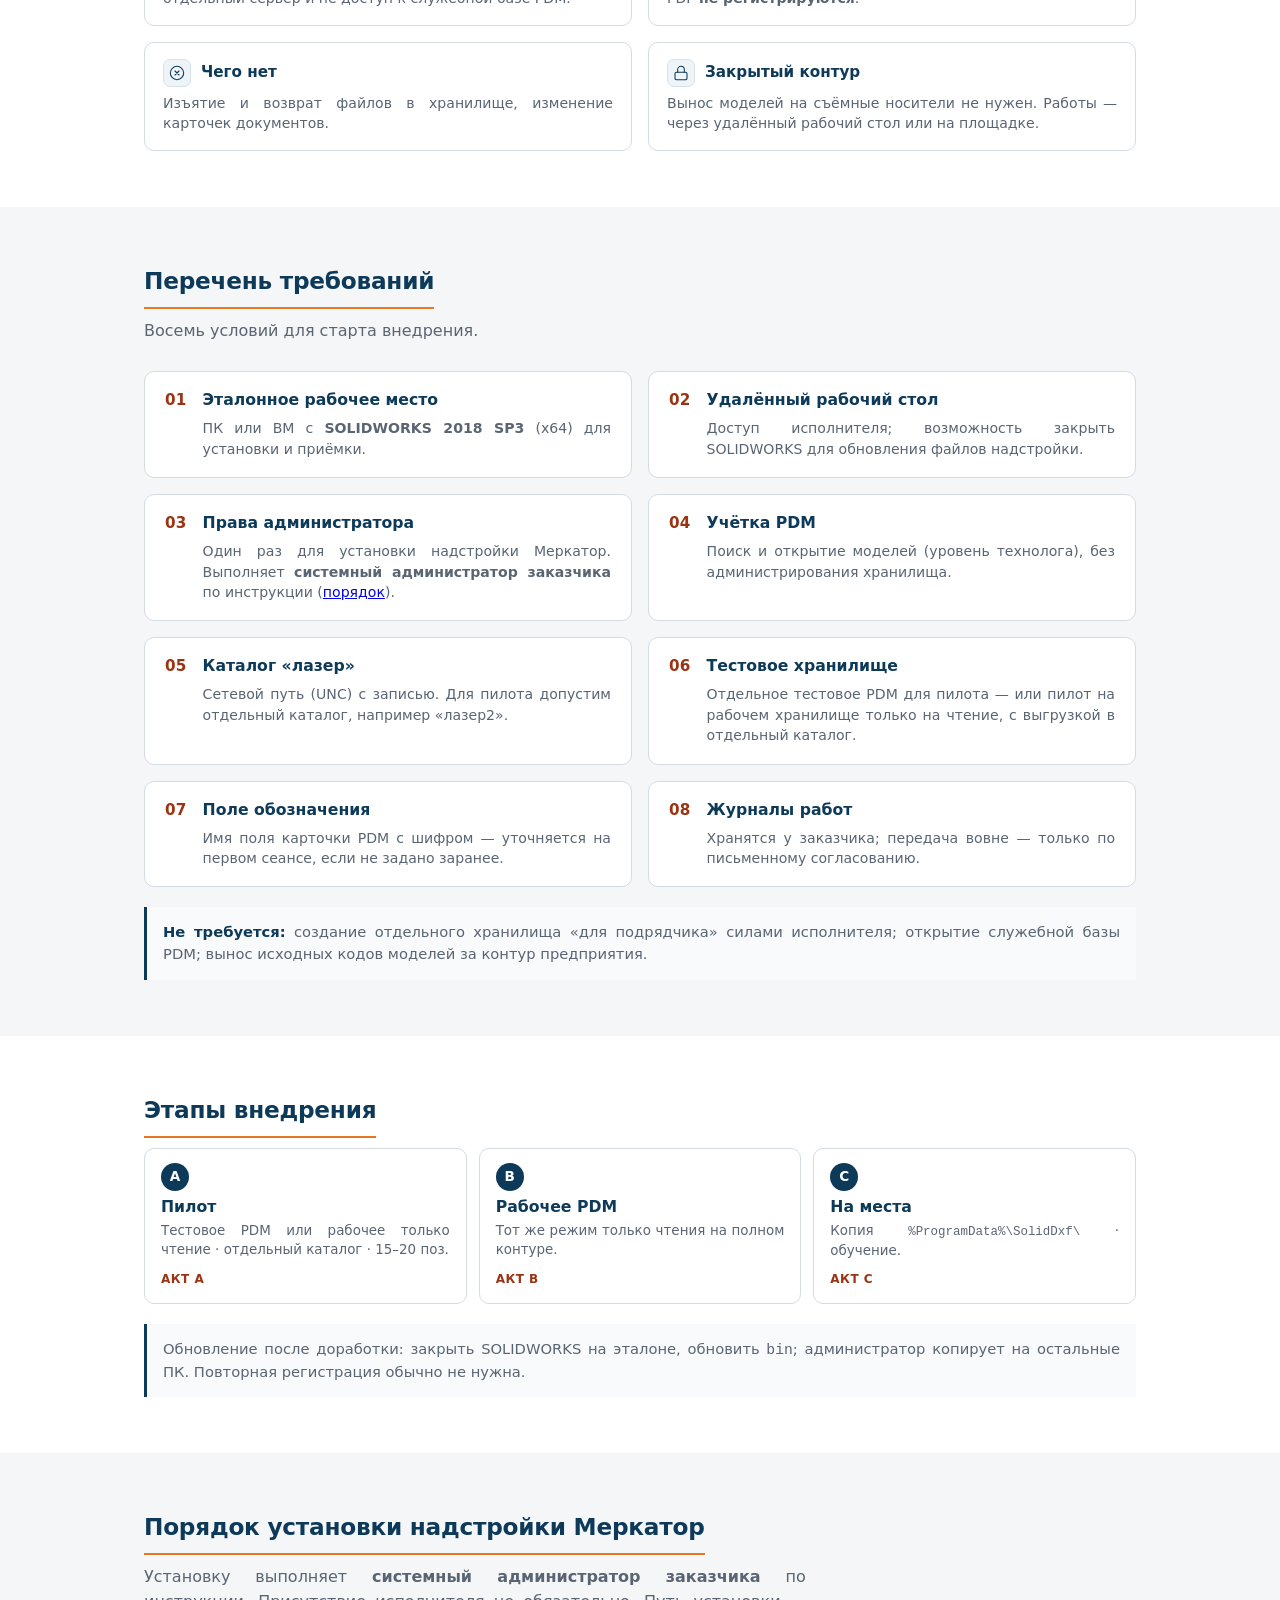
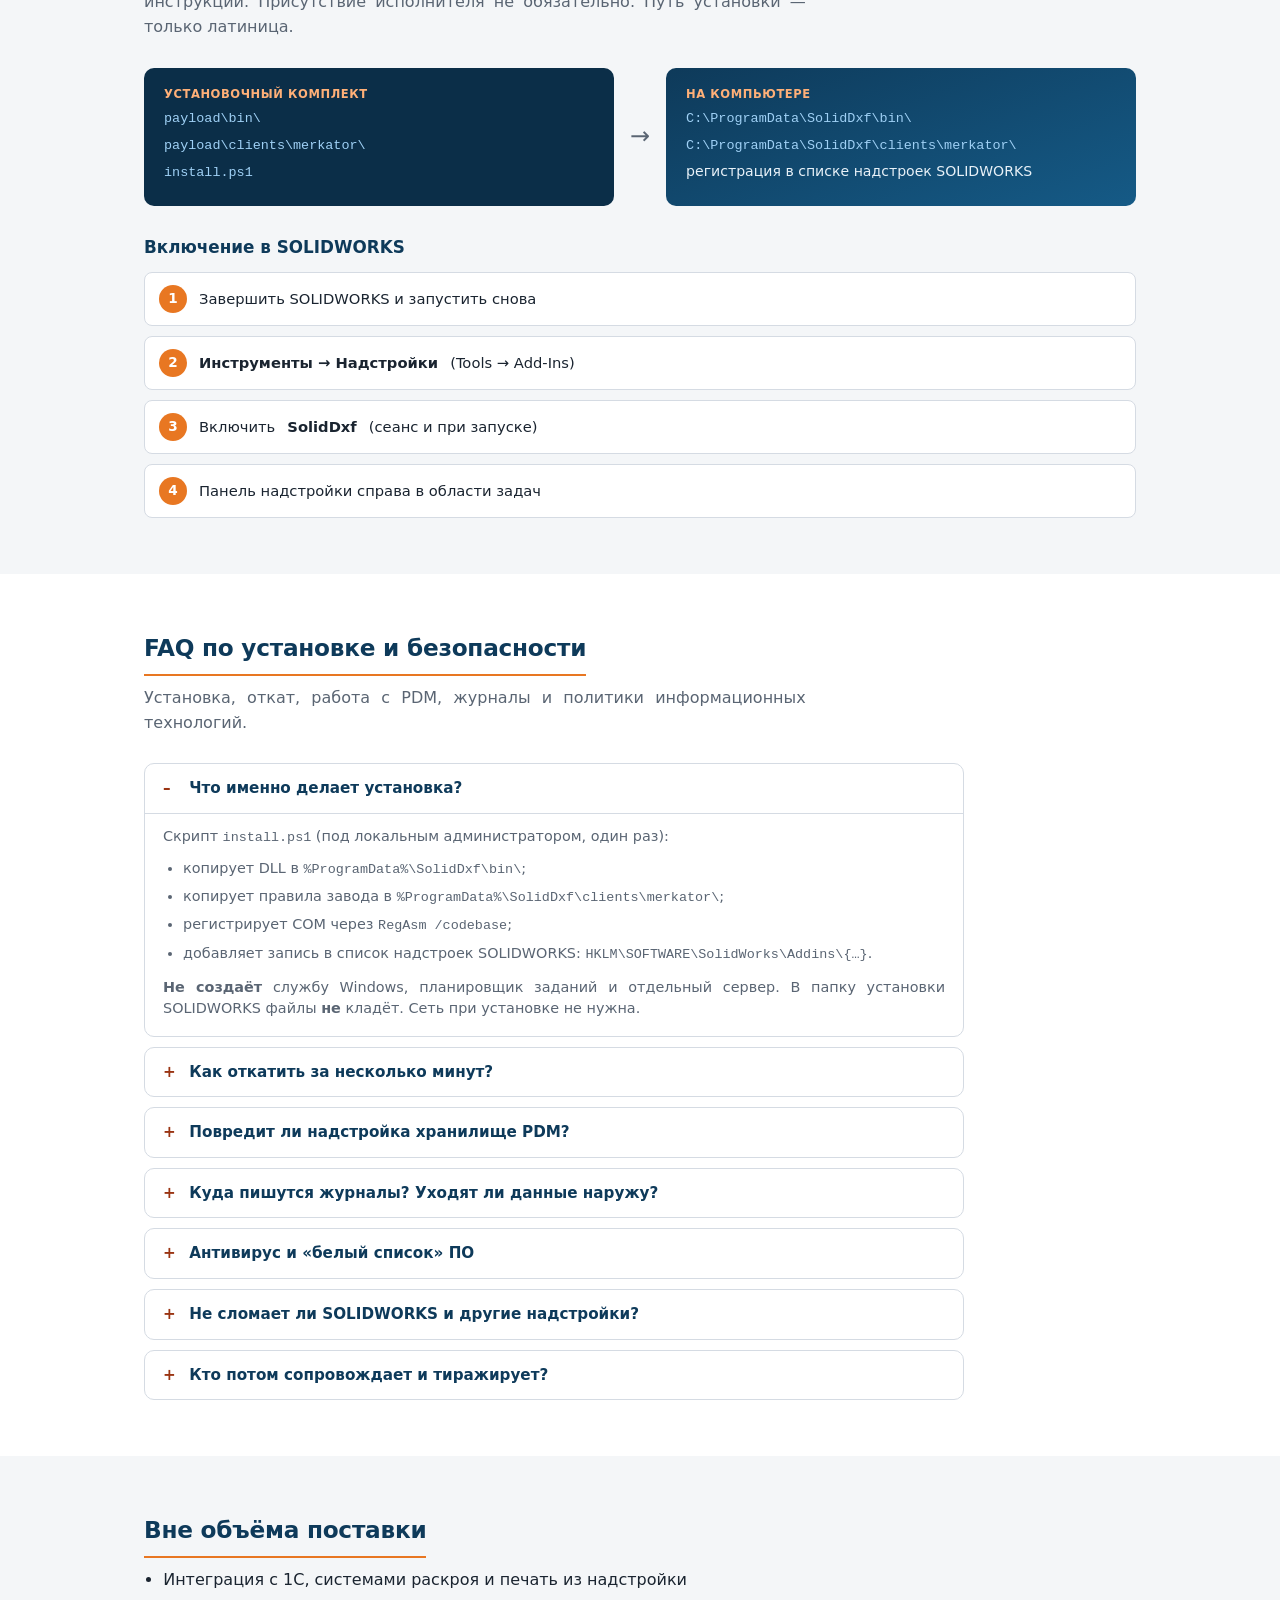
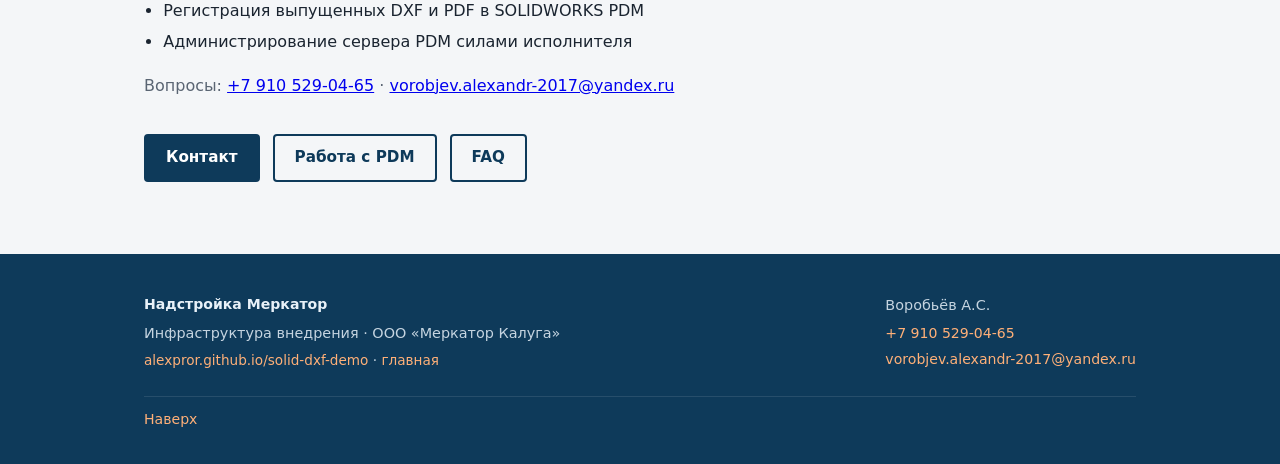
==== commit ecebb788: "Update Merkator Docs v1 presentation site" ====
--- a/it.html
+++ b/it.html
@@ -15,7 +15,7 @@
 
   <header class="site-header">
     <div class="draft-banner">
-      Материалы к согласованию · сайт v1.20.2 · 09.09.2026 ·
+      Материалы к согласованию · сайт v1.21 · 11.09.2026 ·
       <a class="draft-banner-link" href="https://alexpror.github.io/solid-dxf-demo/" rel="noopener noreferrer">alexpror.github.io/solid-dxf-demo</a>
     </div>
 
--- a/style.css
+++ b/style.css
@@ -1353,12 +1353,21 @@
   margin: 20px 0 0;
 }
 
+.package-box-noscale .package-includes {
+  padding: 28px 32px 20px;
+}
+
 .package-box > .pricing-summary {
   margin: 0;
   padding: 20px 24px 8px;
   gap: 14px;
   border-top: 1px solid var(--line);
   background: #f4f7fa;
+}
+
+.pricing-summary-terms {
+  grid-template-columns: 1fr;
+  max-width: 420px;
 }
 
 @media (max-width: 860px) {
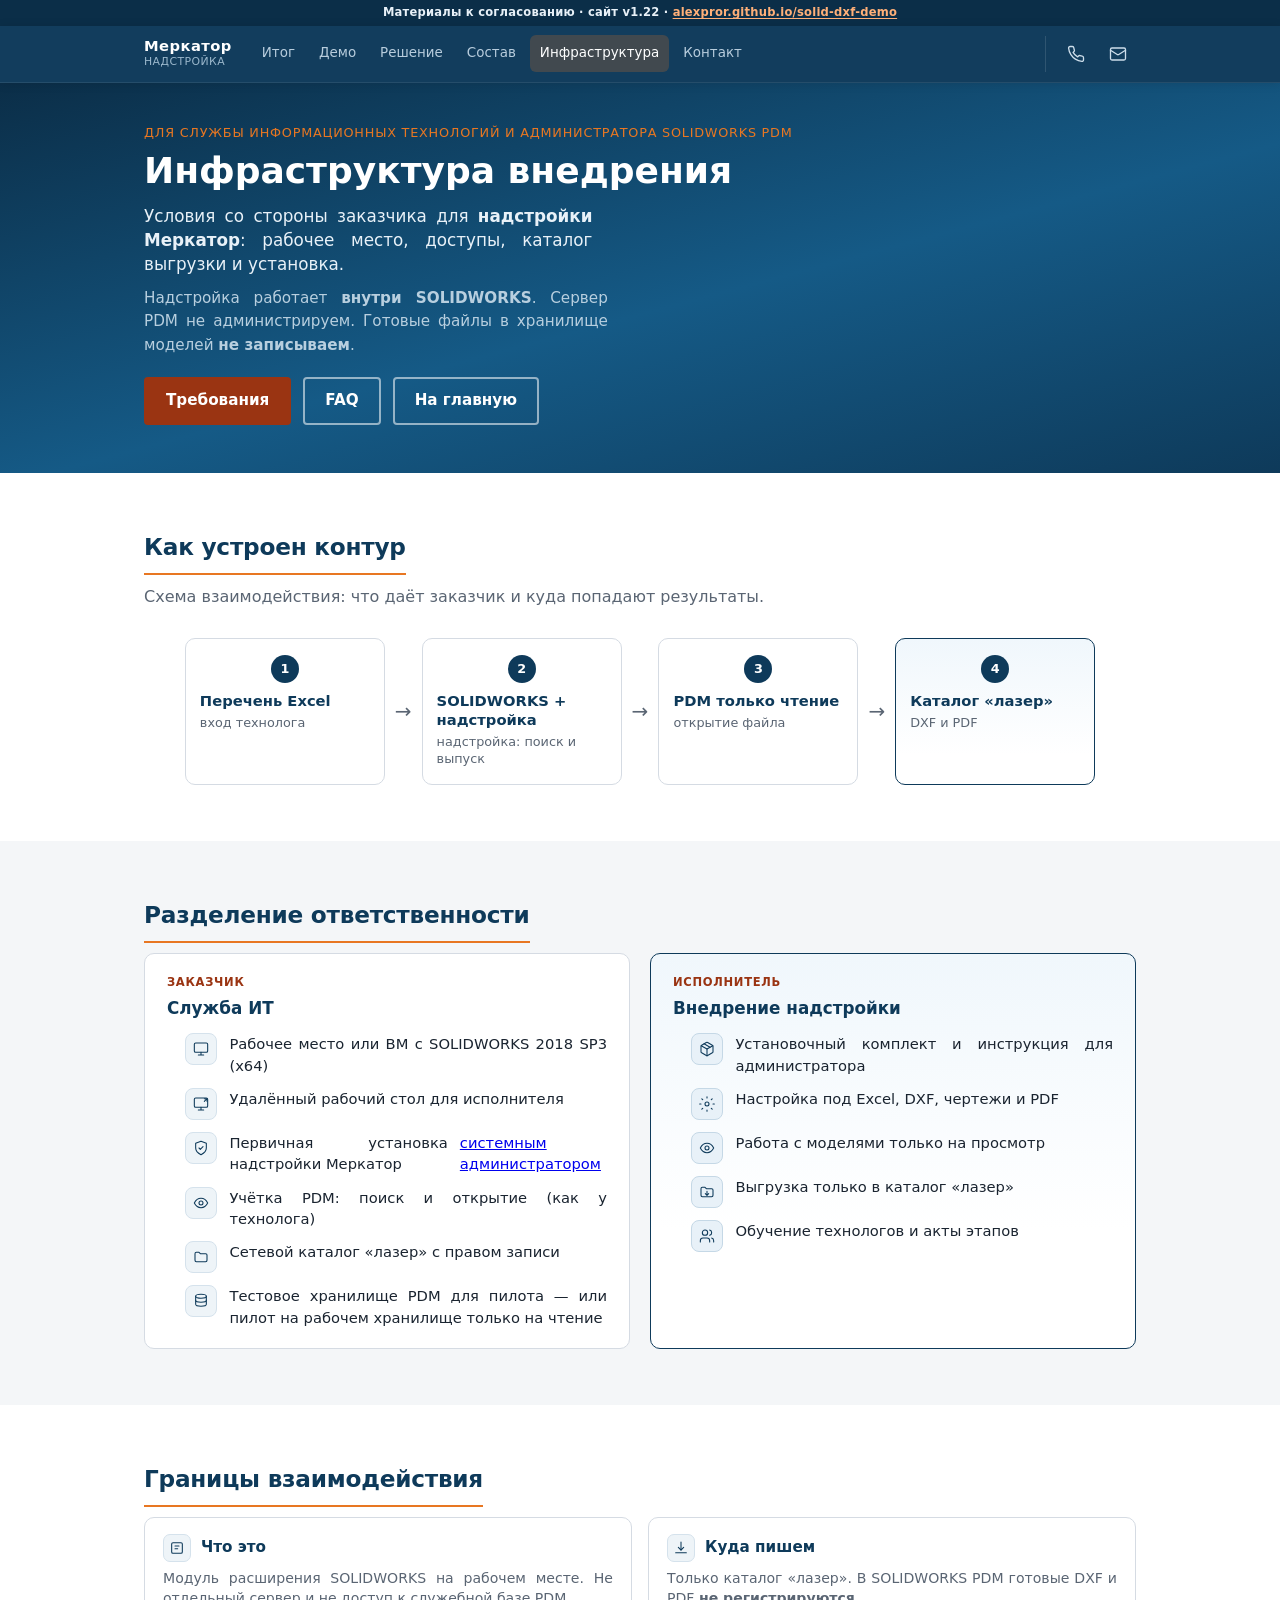
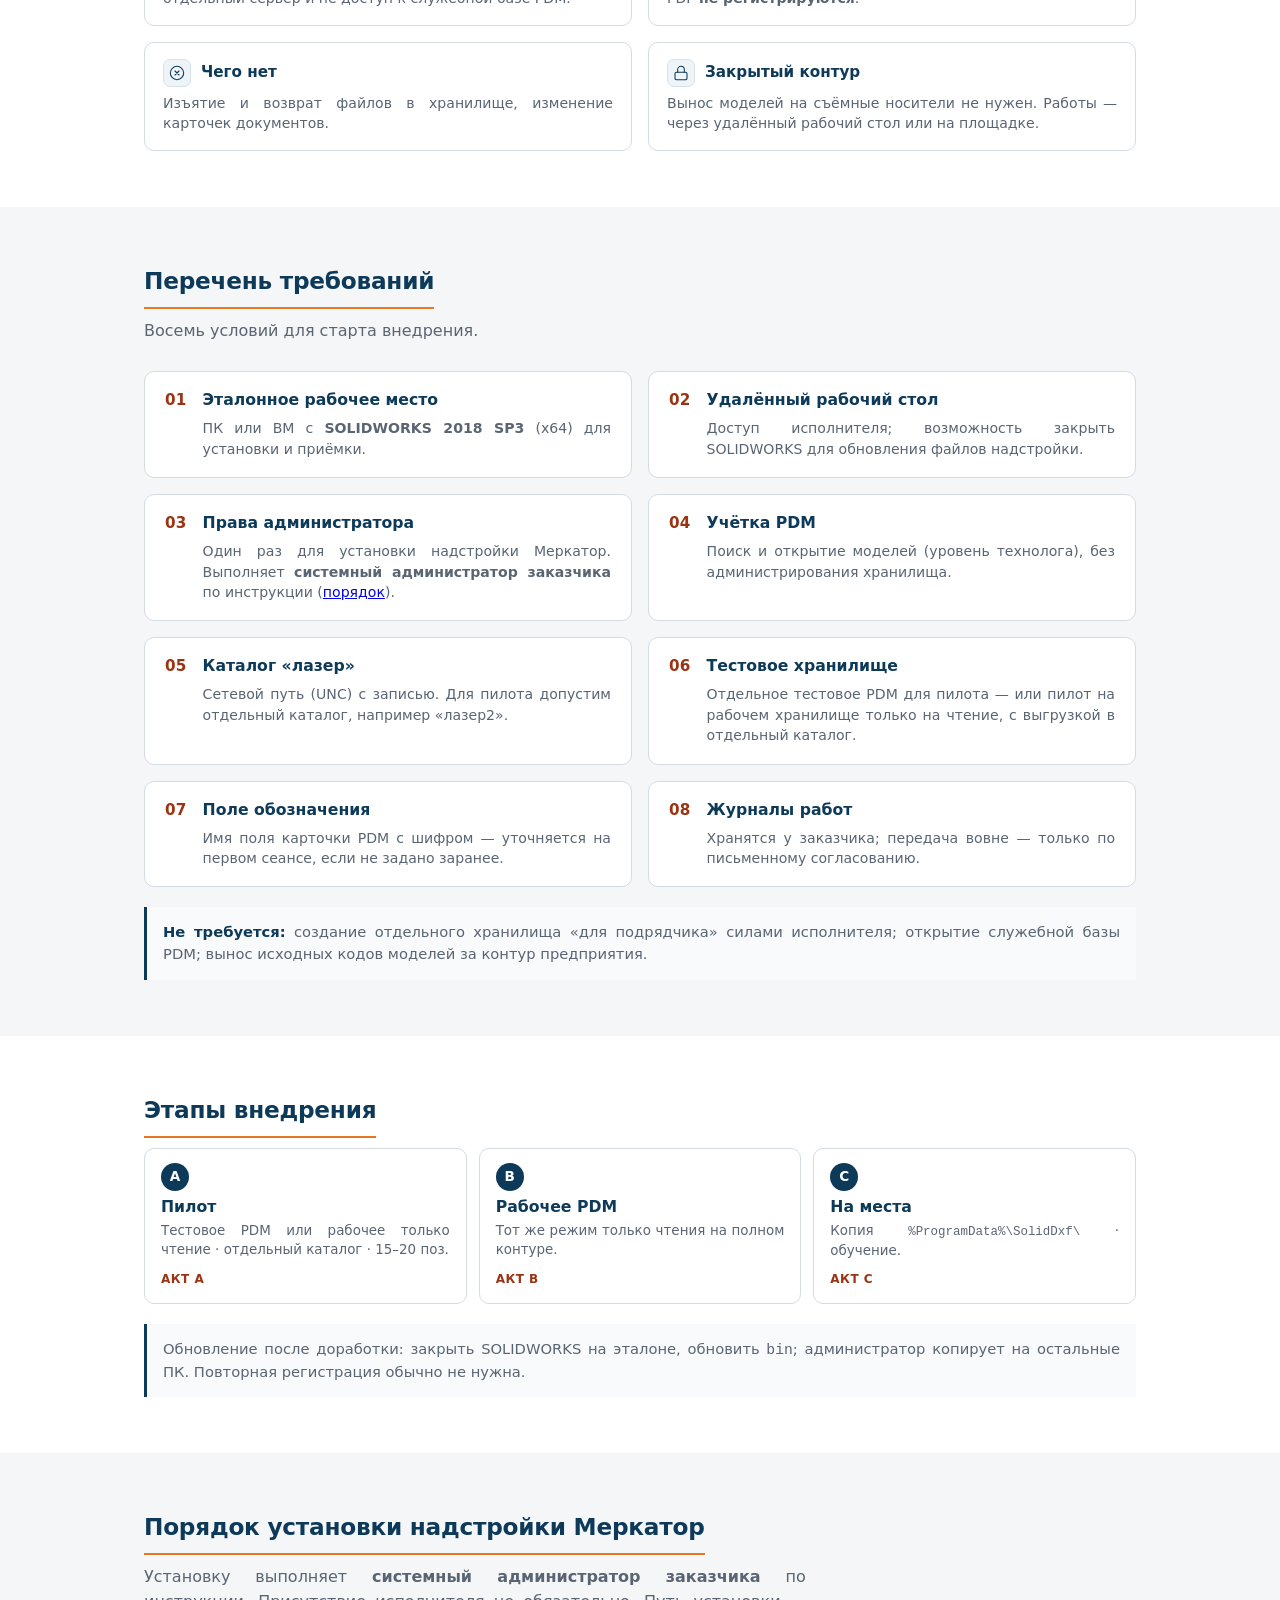
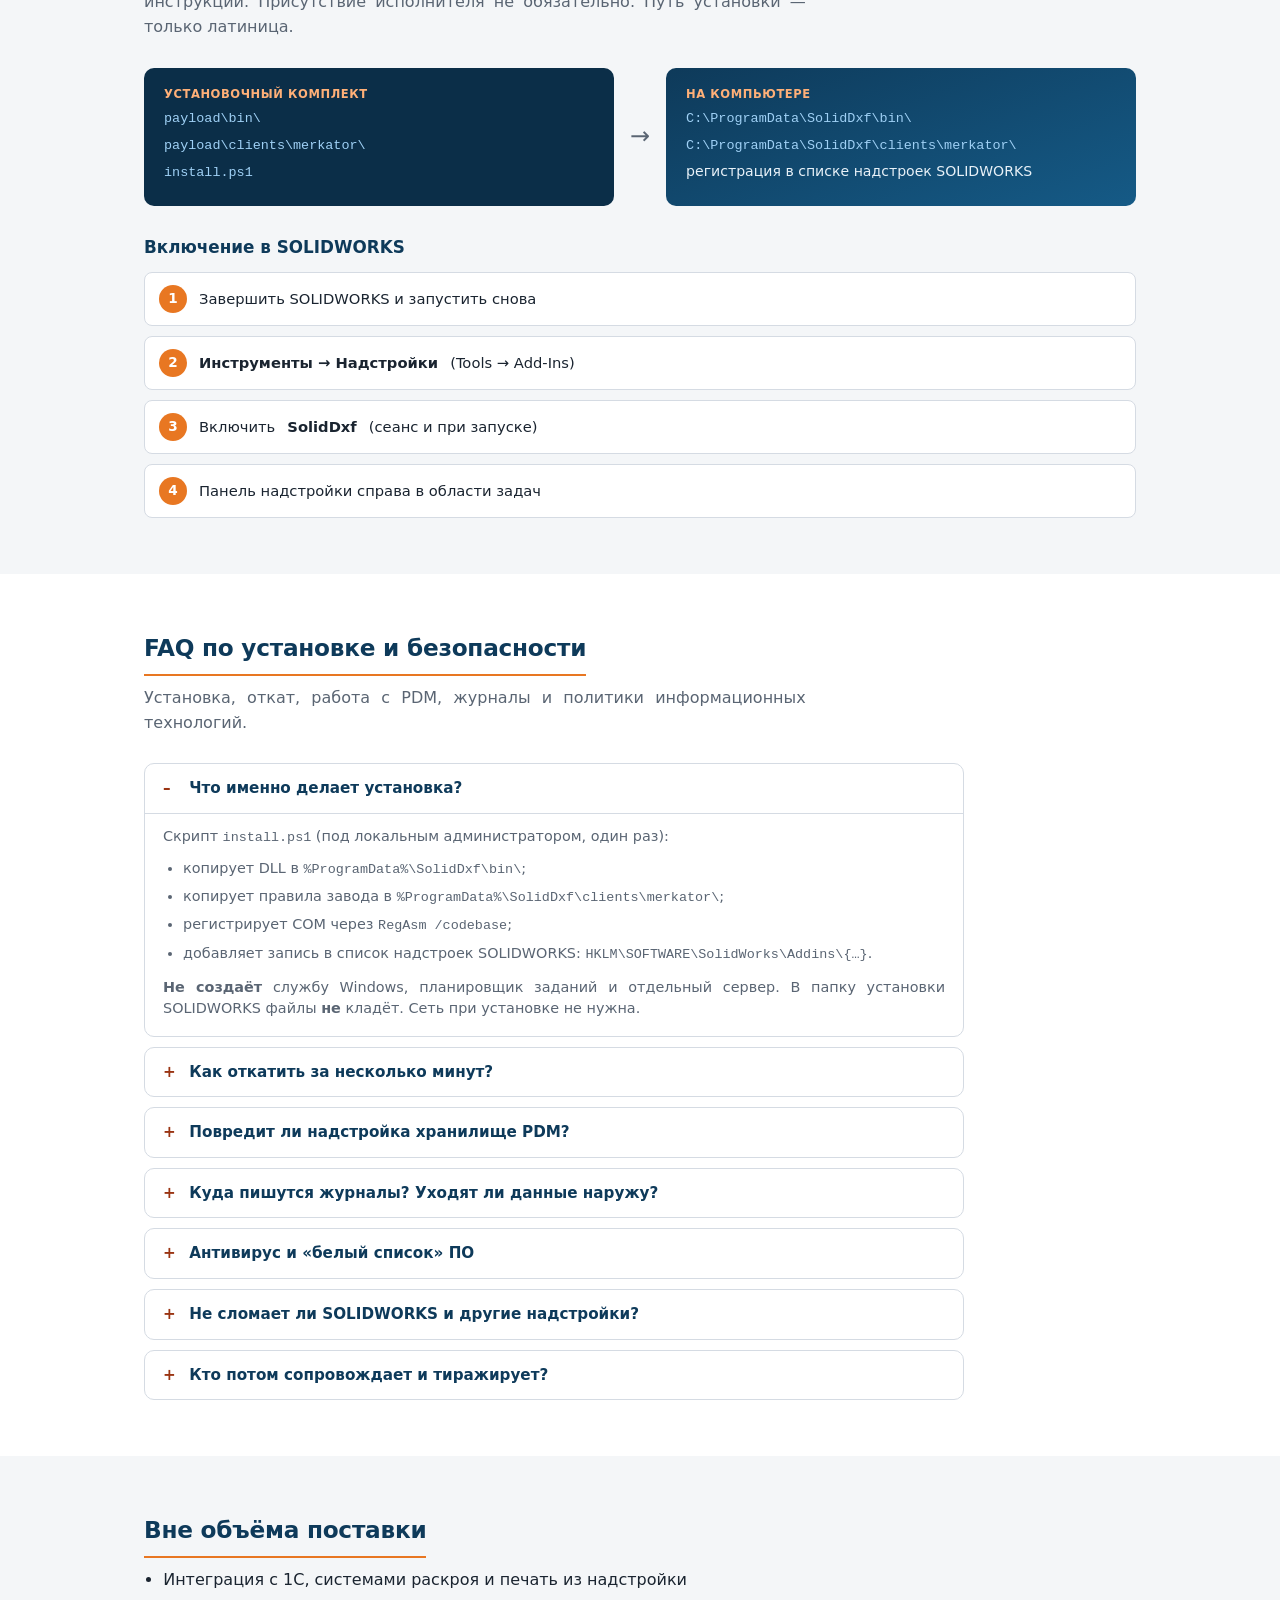
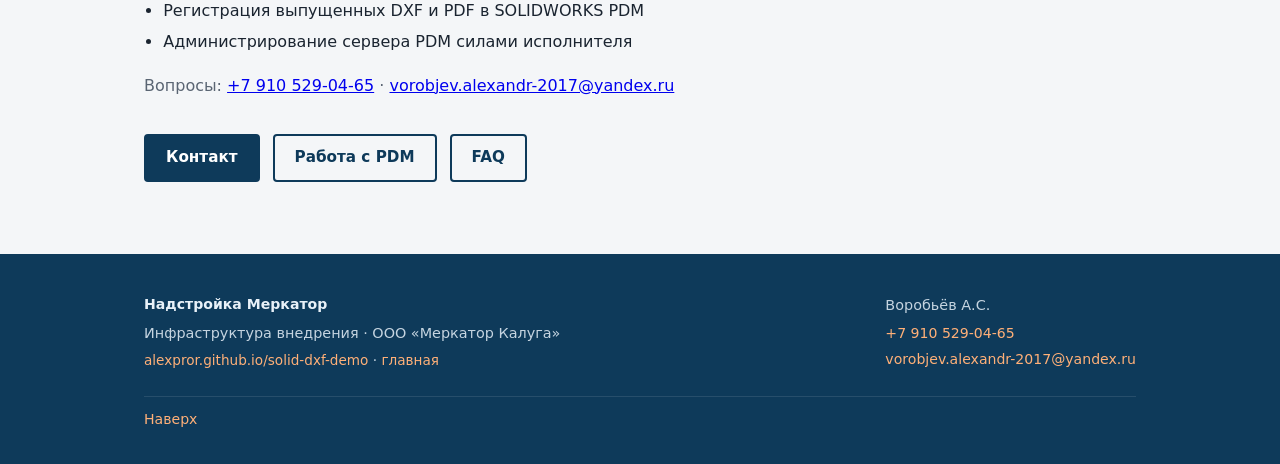
==== commit 111a223f: "Update Merkator Docs v1 presentation site" ====
--- a/it.html
+++ b/it.html
@@ -15,7 +15,7 @@
 
   <header class="site-header">
     <div class="draft-banner">
-      Материалы к согласованию · сайт v1.21 · 11.09.2026 ·
+      Материалы к согласованию · сайт v1.22 ·
       <a class="draft-banner-link" href="https://alexpror.github.io/solid-dxf-demo/" rel="noopener noreferrer">alexpror.github.io/solid-dxf-demo</a>
     </div>
 
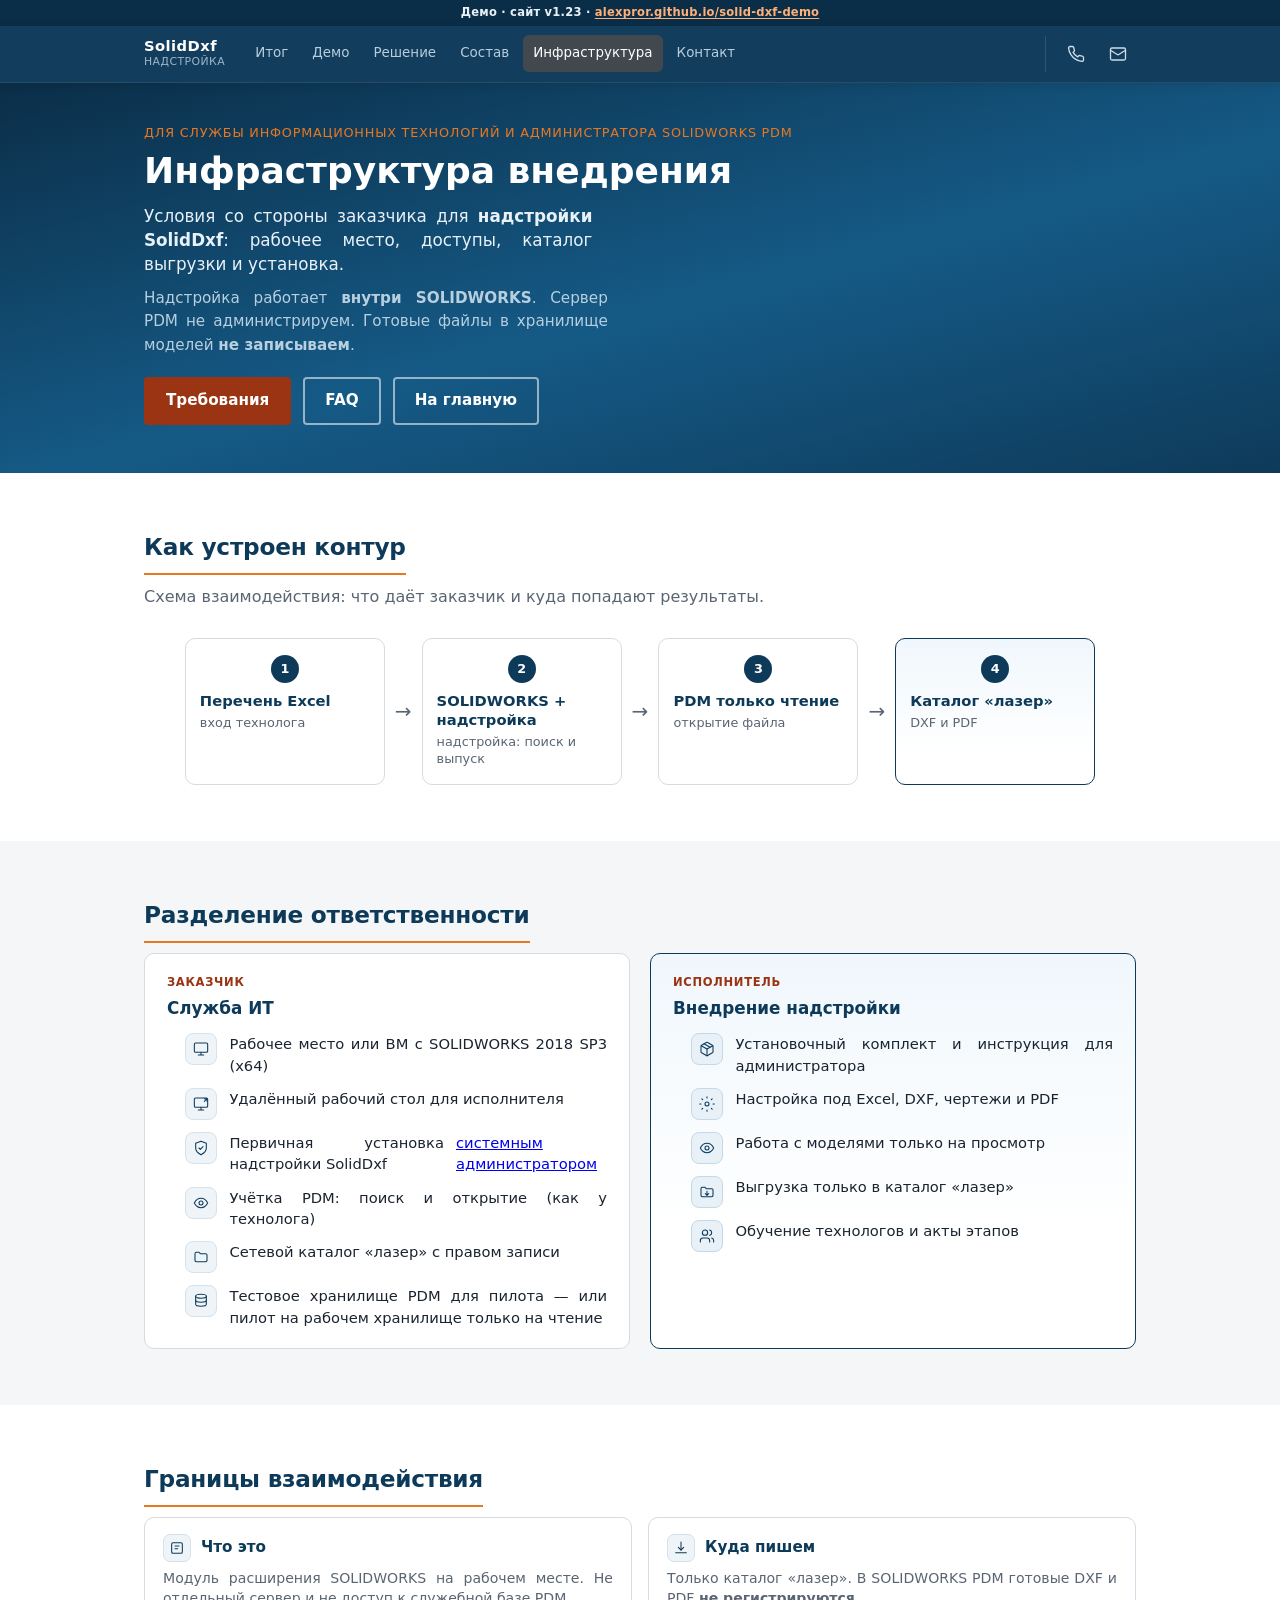
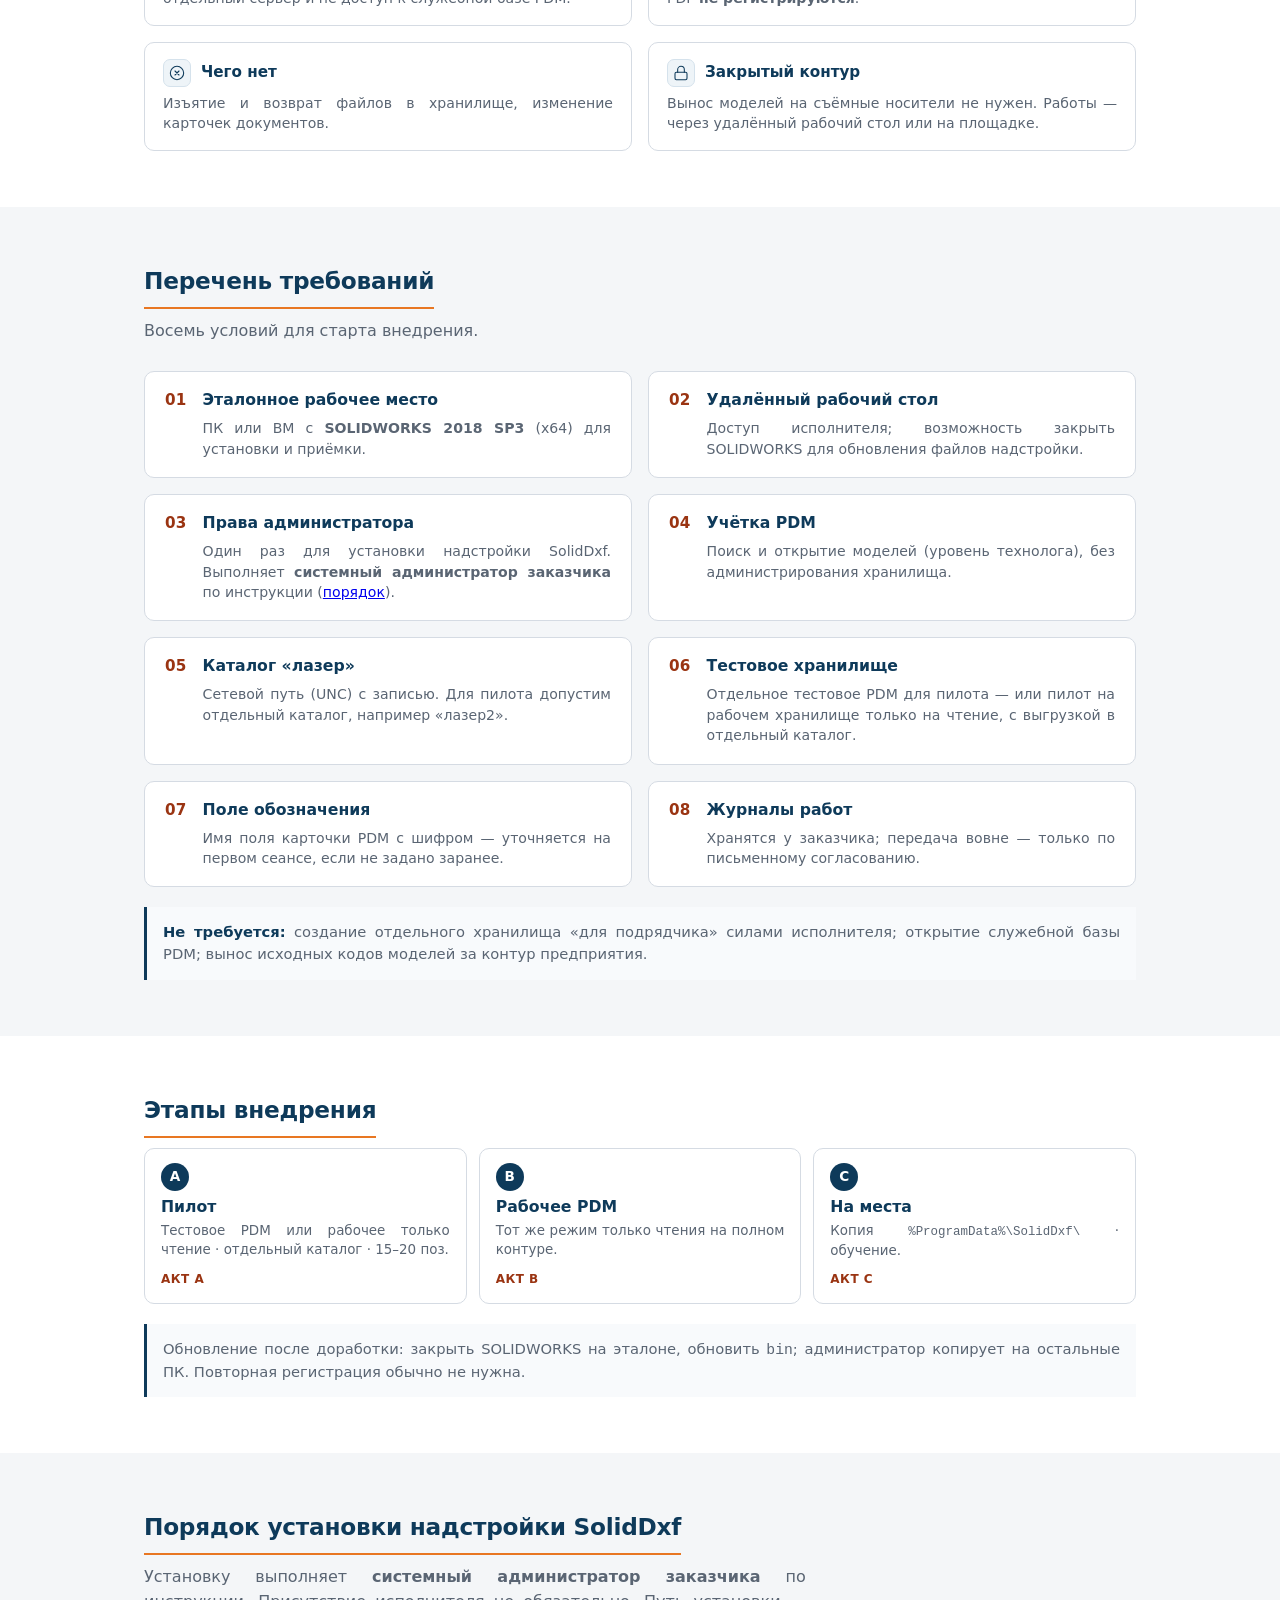
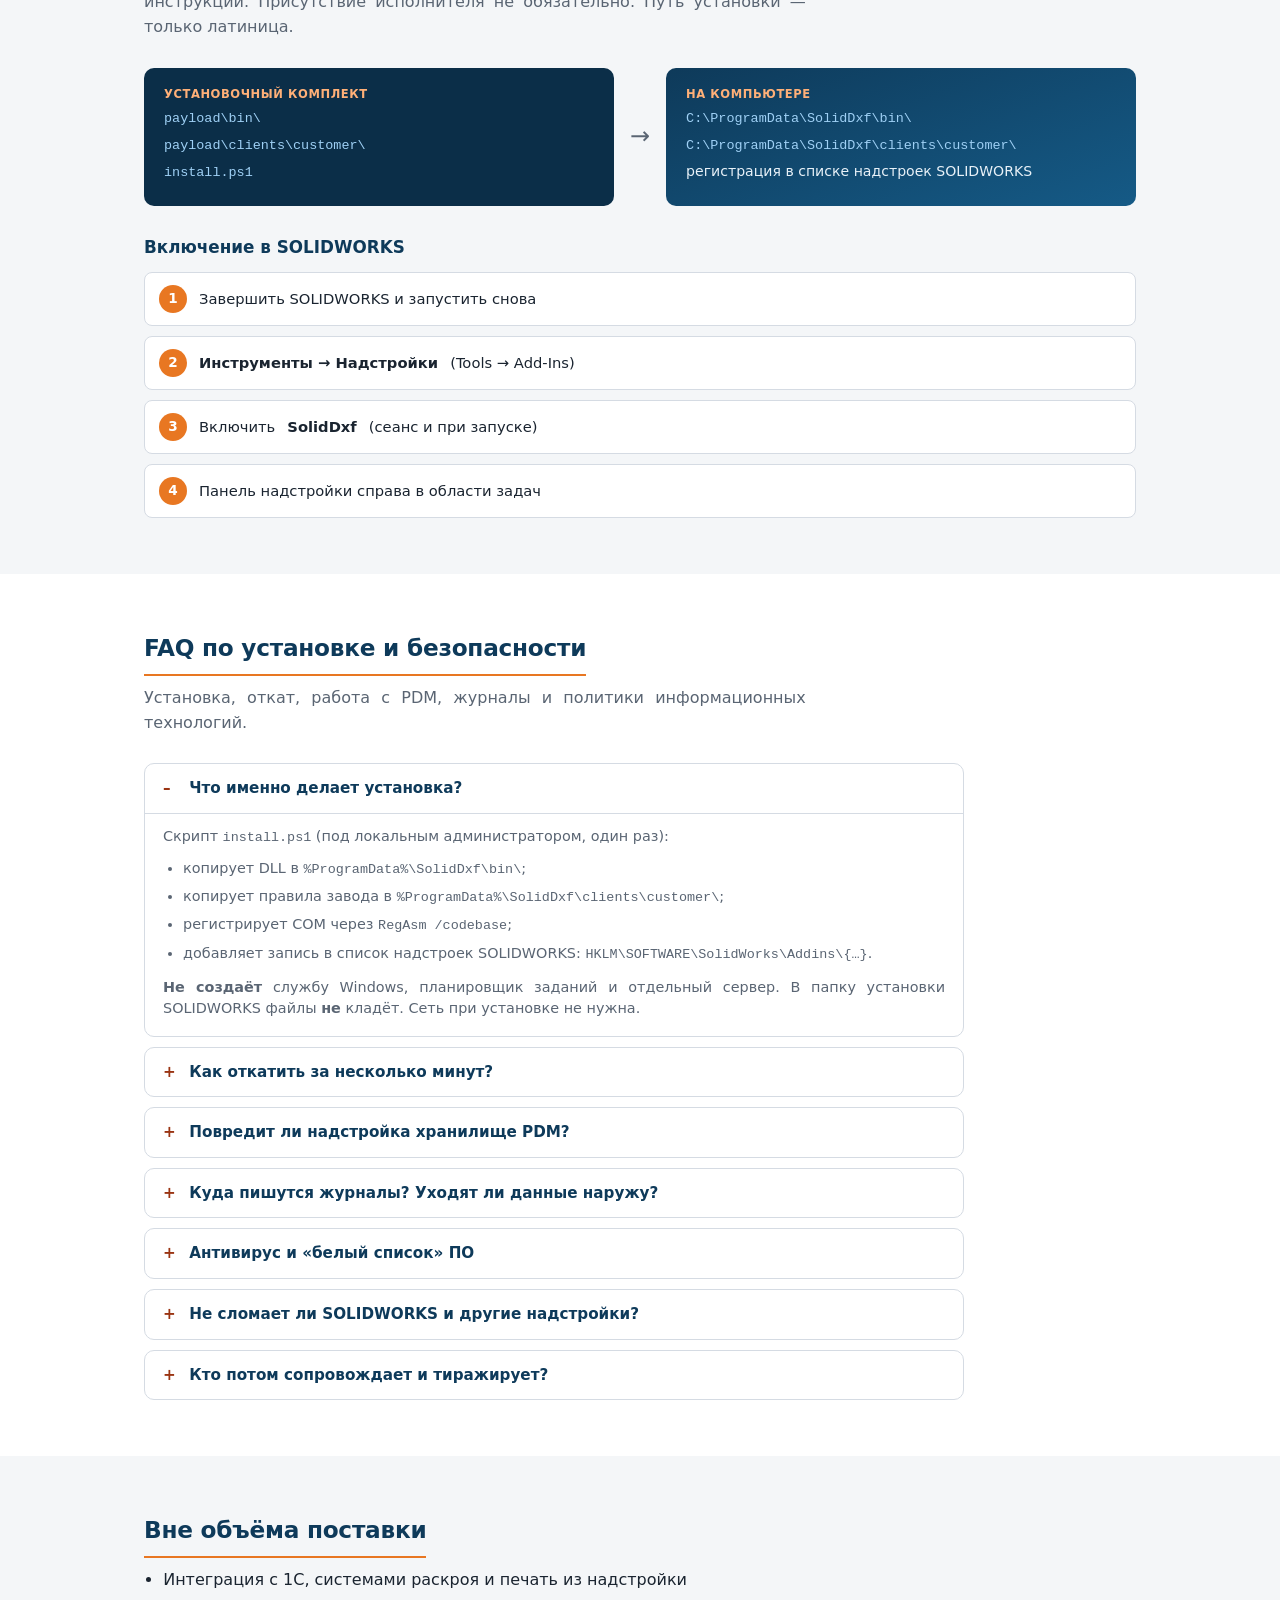
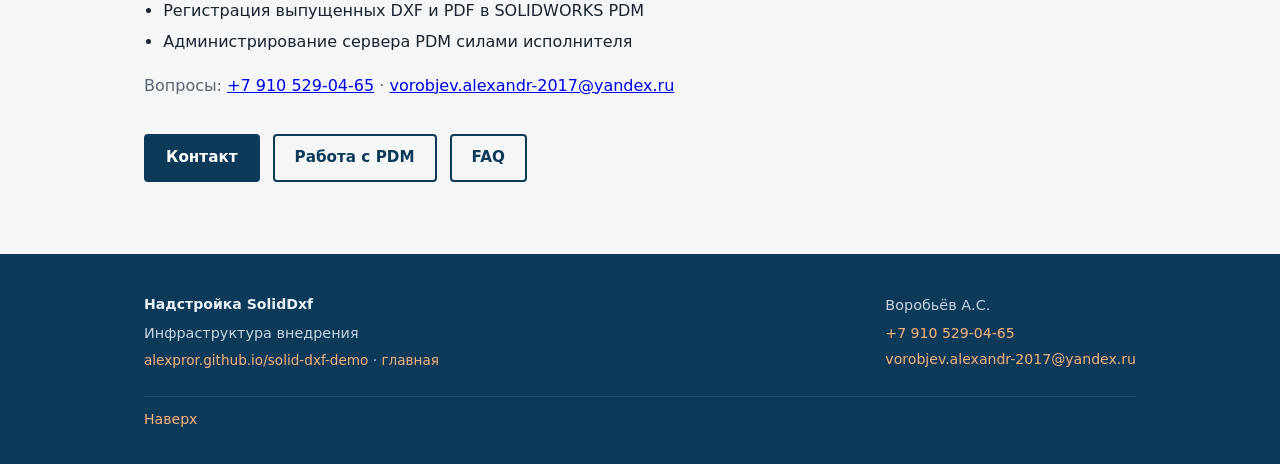
==== commit 91be2b67: "Update Merkator Docs v1 presentation site" ====
--- a/it.html
+++ b/it.html
@@ -4,8 +4,8 @@
   <meta charset="utf-8" />
   <meta name="viewport" content="width=device-width, initial-scale=1" />
   <meta name="robots" content="noindex, nofollow" />
-  <meta name="description" content="Инфраструктура внедрения надстройки Меркатор: требования к ИТ, PDM только чтение, каталог «лазер», этапы A–C и порядок установки." />
-  <title>Инфраструктура внедрения · Надстройка Меркатор</title>
+  <meta name="description" content="Инфраструктура внедрения надстройки SolidDxf: требования к ИТ, PDM только чтение, каталог «лазер», этапы A–C и порядок установки." />
+  <title>Инфраструктура внедрения · Надстройка SolidDxf</title>
   <link rel="stylesheet" href="style.css" />
   <link rel="canonical" href="https://alexpror.github.io/solid-dxf-demo/it.html" />
 </head>
@@ -15,14 +15,14 @@
 
   <header class="site-header">
     <div class="draft-banner">
-      Материалы к согласованию · сайт v1.22 ·
+      Демо · сайт v1.23 ·
       <a class="draft-banner-link" href="https://alexpror.github.io/solid-dxf-demo/" rel="noopener noreferrer">alexpror.github.io/solid-dxf-demo</a>
     </div>
 
     <div class="site-nav">
       <div class="wrap site-nav-inner">
         <a class="site-brand" href="index.html#top">
-          <span class="site-brand-mark">Меркатор</span>
+          <span class="site-brand-mark">SolidDxf</span>
           <span class="site-brand-sub">Надстройка</span>
         </a>
 
@@ -53,7 +53,7 @@
     <div class="wrap">
       <p class="eyebrow">Для службы информационных технологий и администратора SOLIDWORKS PDM</p>
       <h1>Инфраструктура внедрения</h1>
-      <p class="hero-tagline">Условия со стороны заказчика для <strong>надстройки Меркатор</strong>: рабочее место, доступы, каталог выгрузки и установка.</p>
+      <p class="hero-tagline">Условия со стороны заказчика для <strong>надстройки SolidDxf</strong>: рабочее место, доступы, каталог выгрузки и установка.</p>
       <p class="lead">Надстройка работает <strong>внутри SOLIDWORKS</strong>. Сервер PDM не администрируем. Готовые файлы в хранилище моделей <strong>не записываем</strong>.</p>
       <div class="hero-actions">
         <a class="btn primary" href="#need">Требования</a>
@@ -113,7 +113,7 @@
             </li>
             <li>
               <span class="it-li-mark" aria-hidden="true"><svg class="it-ico" viewBox="0 0 24 24" fill="none" stroke="currentColor" stroke-width="1.6" stroke-linecap="round" stroke-linejoin="round"><path d="M12 22s8-4 8-10V5l-8-3-8 3v7c0 6 8 10 8 10z"/><path d="m9 12 2 2 4-4"/></svg></span>
-              Первичная установка надстройки Меркатор <a href="#install">системным администратором</a>
+              Первичная установка надстройки SolidDxf <a href="#install">системным администратором</a>
             </li>
             <li>
               <span class="it-li-mark" aria-hidden="true"><svg class="it-ico" viewBox="0 0 24 24" fill="none" stroke="currentColor" stroke-width="1.6" stroke-linecap="round" stroke-linejoin="round"><path d="M2 12s3.5-7 10-7 10 7 10 7-3.5 7-10 7-10-7-10-7z"/><circle cx="12" cy="12" r="3"/></svg></span>
@@ -207,7 +207,7 @@
             <span class="it-req-num">03</span>
             <h3>Права администратора</h3>
           </div>
-          <p>Один раз для установки надстройки Меркатор. Выполняет <strong>системный администратор заказчика</strong> по инструкции (<a href="#install">порядок</a>).</p>
+          <p>Один раз для установки надстройки SolidDxf. Выполняет <strong>системный администратор заказчика</strong> по инструкции (<a href="#install">порядок</a>).</p>
         </article>
         <article class="it-req">
           <div class="it-req-head">
@@ -278,21 +278,21 @@
 
   <section class="section section-alt" id="install">
     <div class="wrap">
-      <h2>Порядок установки надстройки Меркатор</h2>
+      <h2>Порядок установки надстройки SolidDxf</h2>
       <p class="section-lead">Установку выполняет <strong>системный администратор заказчика</strong> по инструкции. Присутствие исполнителя не обязательно. Путь установки — только латиница.</p>
 
       <div class="it-install-flow" aria-label="Куда копируются файлы">
         <div class="it-install-box">
           <p class="it-install-label">Установочный комплект</p>
           <p><code>payload\bin\</code></p>
-          <p><code>payload\clients\merkator\</code></p>
+          <p><code>payload\clients\customer\</code></p>
           <p><code>install.ps1</code></p>
         </div>
         <div class="it-install-arrow" aria-hidden="true">→</div>
         <div class="it-install-box it-install-box-dest">
           <p class="it-install-label">На компьютере</p>
           <p><code>C:\ProgramData\SolidDxf\bin\</code></p>
-          <p><code>C:\ProgramData\SolidDxf\clients\merkator\</code></p>
+          <p><code>C:\ProgramData\SolidDxf\clients\customer\</code></p>
           <p>регистрация в списке надстроек SOLIDWORKS</p>
         </div>
       </div>
@@ -319,7 +319,7 @@
             <p>Скрипт <code>install.ps1</code> (под локальным администратором, один раз):</p>
             <ul>
               <li>копирует DLL в <code>%ProgramData%\SolidDxf\bin\</code>;</li>
-              <li>копирует правила завода в <code>%ProgramData%\SolidDxf\clients\merkator\</code>;</li>
+              <li>копирует правила завода в <code>%ProgramData%\SolidDxf\clients\customer\</code>;</li>
               <li>регистрирует COM через <code>RegAsm /codebase</code>;</li>
               <li>добавляет запись в список надстроек SOLIDWORKS: <code>HKLM\SOFTWARE\SolidWorks\Addins\{…}</code>.</li>
             </ul>
@@ -401,8 +401,8 @@
   <footer class="footer">
     <div class="wrap footer-inner">
       <div class="footer-brand">
-        <p class="footer-title">Надстройка Меркатор</p>
-        <p class="muted">Инфраструктура внедрения · ООО «Меркатор Калуга»</p>
+        <p class="footer-title">Надстройка SolidDxf</p>
+        <p class="muted">Инфраструктура внедрения</p>
         <p class="footer-site">
           <a href="https://alexpror.github.io/solid-dxf-demo/" rel="noopener noreferrer">alexpror.github.io/solid-dxf-demo</a>
           · <a href="index.html">главная</a>
